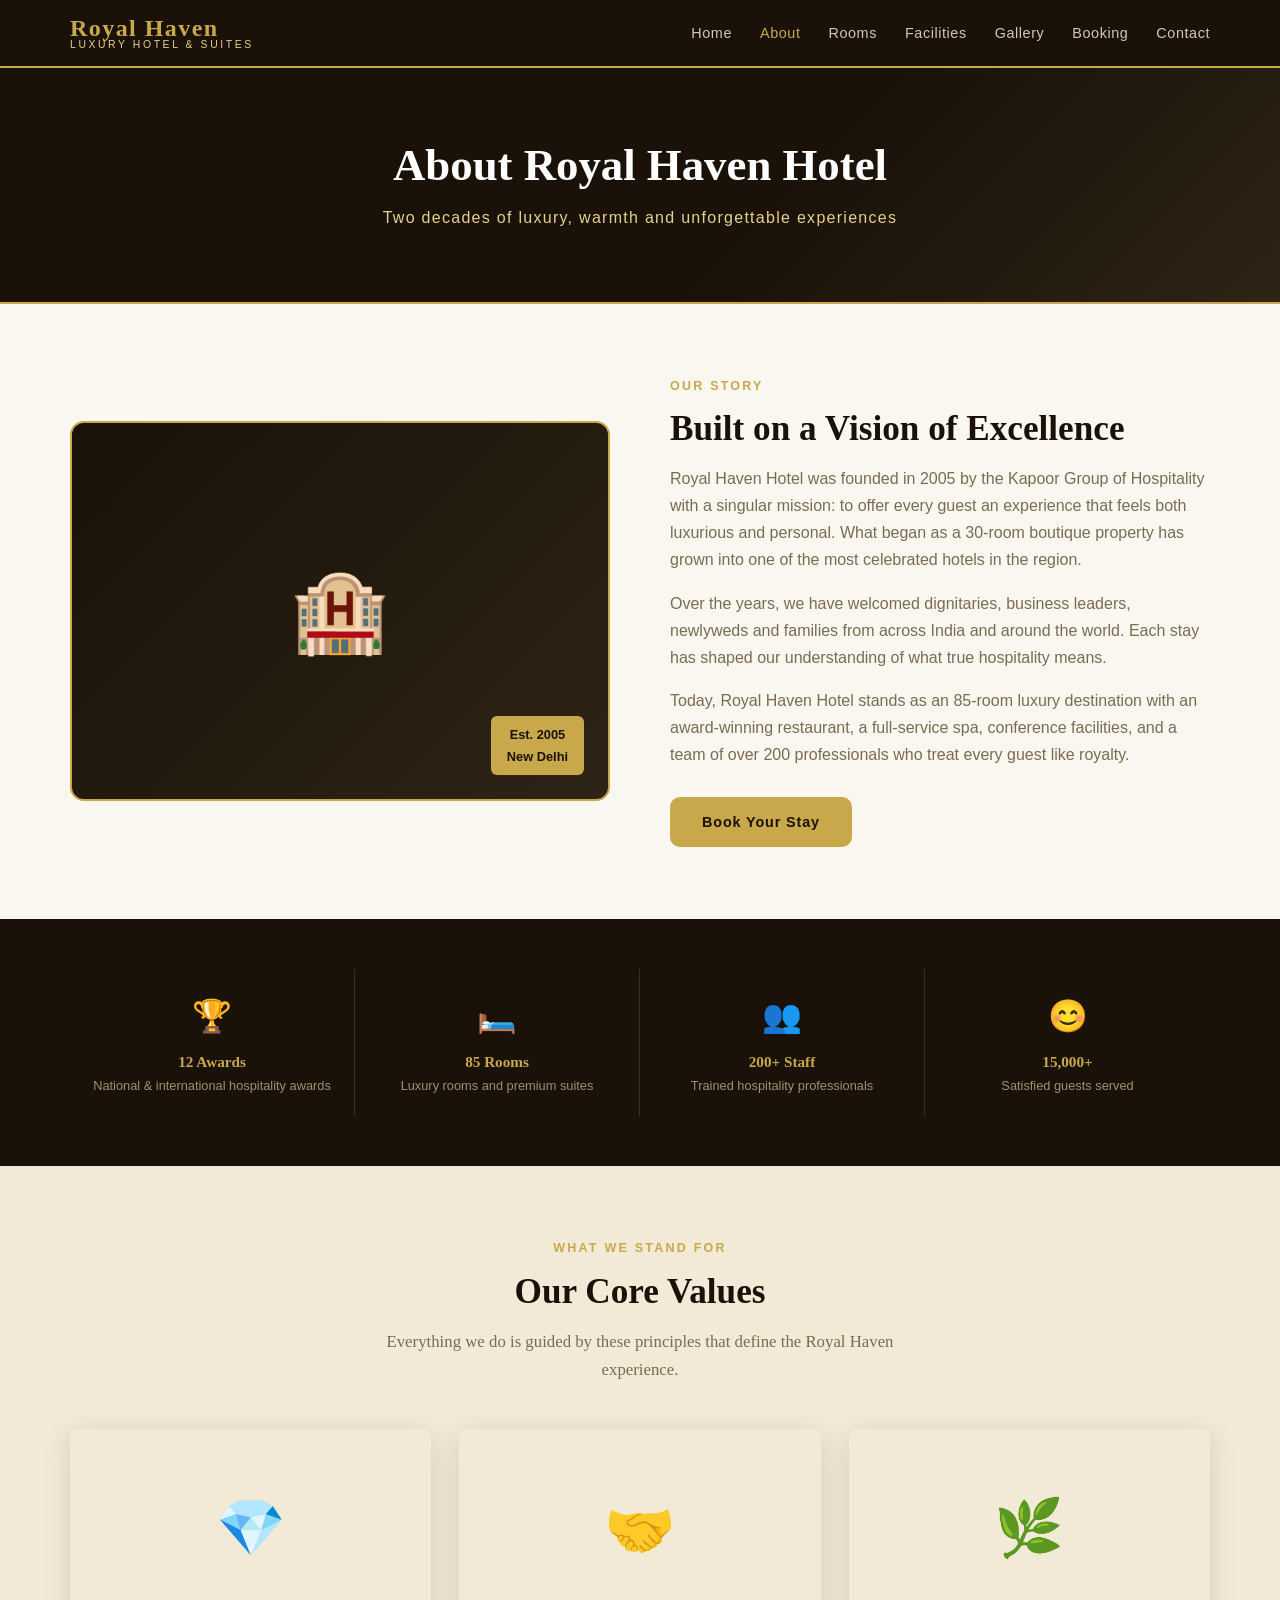
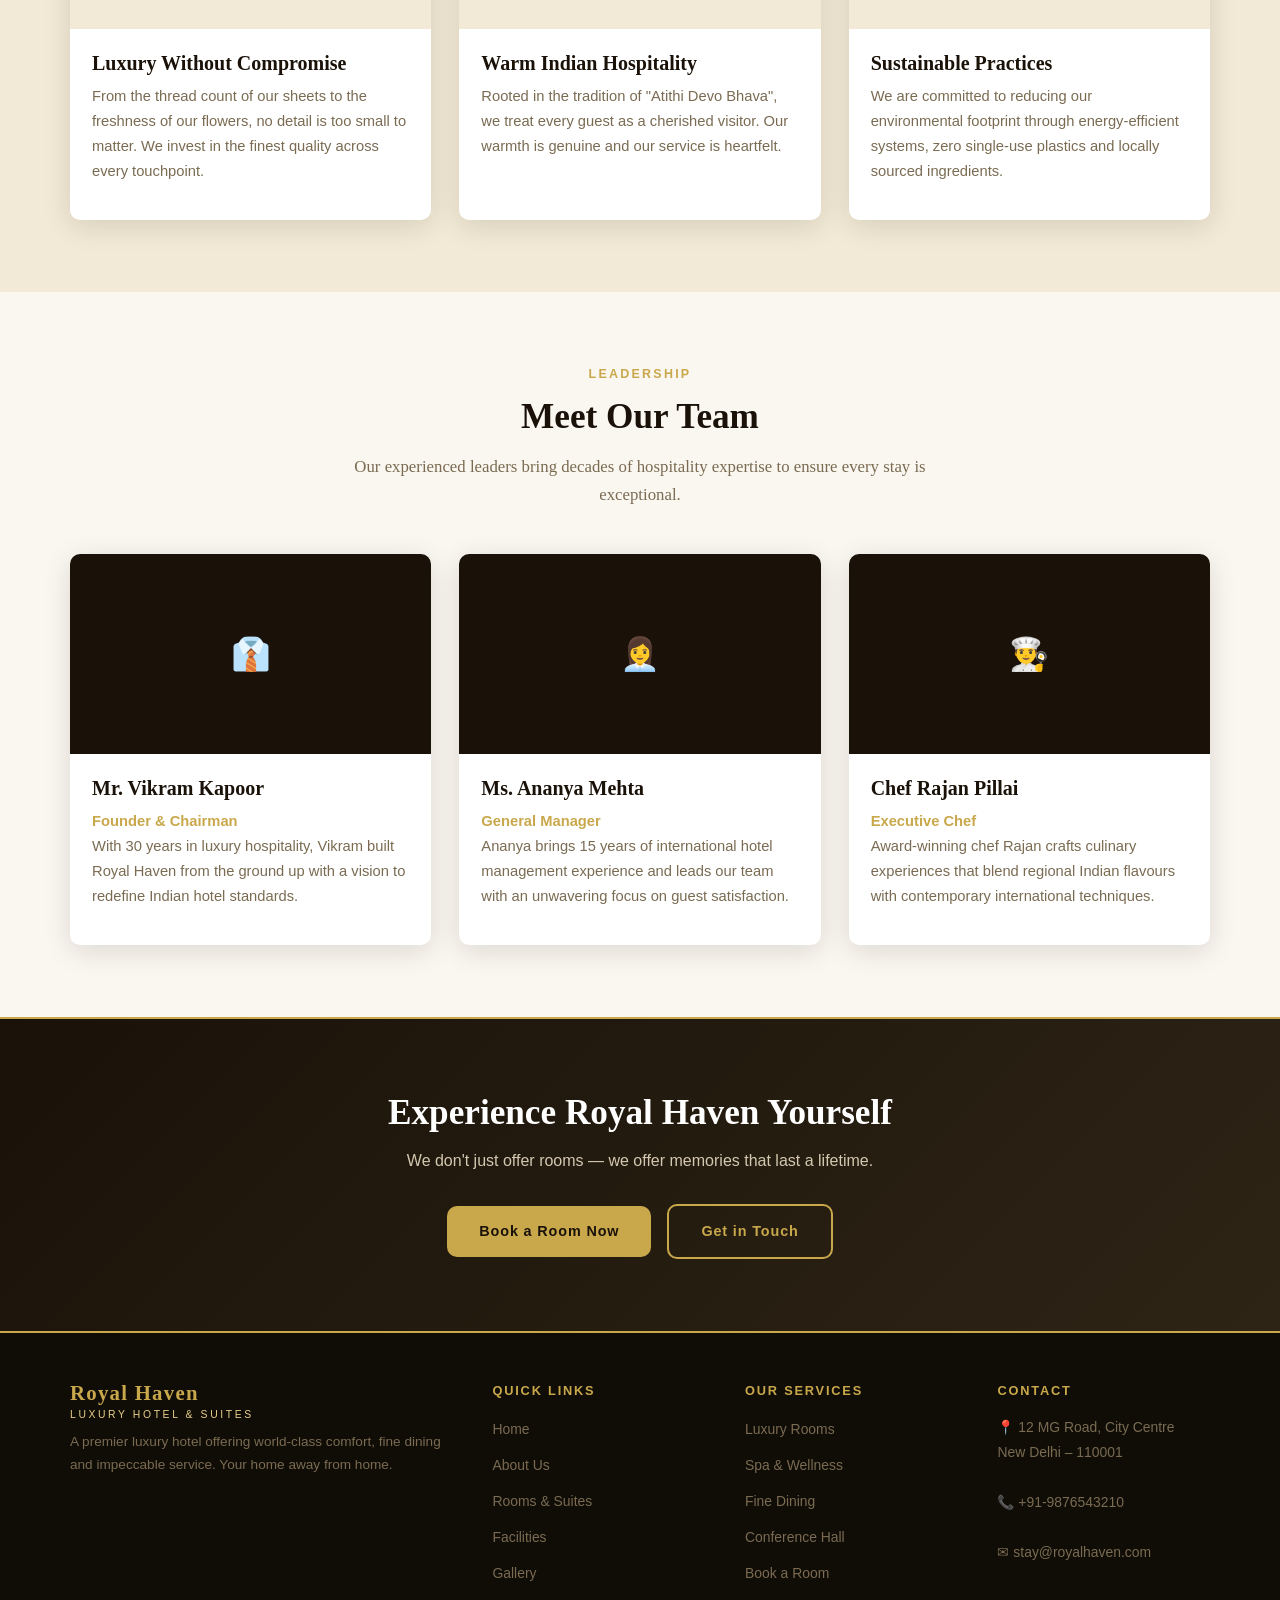
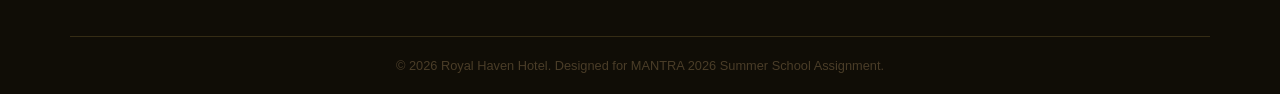
==== about.html @ 1e96a3e2 "Initial commit - Royal Haven Hotel website" ====
<!DOCTYPE html>
<html lang="en">
<head>
  <meta charset="UTF-8">
  <meta name="viewport" content="width=device-width, initial-scale=1.0">
  <title>About Royal Haven Hotel | Our Story &amp; Heritage</title>
  <meta name="description" content="Learn about Royal Haven Hotel — our 20-year journey, our dedicated team, our vision for luxury hospitality and what makes us the city's most loved hotel.">
  <meta name="keywords" content="about Royal Haven Hotel, hotel history, luxury hotel story, hotel team, hospitality heritage">
  <link rel="stylesheet" href="style.css">
</head>
<body>

<header class="site-header">
  <div class="container header-inner">
    <a class="logo" href="index.html">
      <span class="logo-name">Royal Haven</span>
      <span class="logo-tag">Luxury Hotel &amp; Suites</span>
    </a>
    <button class="menu-btn" id="menuBtn" aria-label="Open navigation menu">☰</button>
    <nav class="nav-links" id="navLinks" aria-label="Main navigation">
      <a href="index.html">Home</a>
      <a href="about.html">About</a>
      <a href="rooms.html">Rooms</a>
      <a href="facilities.html">Facilities</a>
      <a href="gallery.html">Gallery</a>
      <a href="booking.html">Booking</a>
      <a href="contact.html">Contact</a>
    </nav>
  </div>
</header>

<main>

  <section class="page-banner">
    <div class="container">
      <h1>About Royal Haven Hotel</h1>
      <p>Two decades of luxury, warmth and unforgettable experiences</p>
    </div>
  </section>

  <!-- OUR STORY -->
  <section class="section">
    <div class="container">
      <div class="about-grid">
        <div class="about-visual">
          🏨
          <div class="about-badge">Est. 2005<br>New Delhi</div>
        </div>
        <div>
          <span class="section-label">Our Story</span>
          <h2 class="section-title">Built on a Vision of Excellence</h2>
          <p class="text-muted-ar mb-16">Royal Haven Hotel was founded in 2005 by the Kapoor Group of Hospitality with a singular mission: to offer every guest an experience that feels both luxurious and personal. What began as a 30-room boutique property has grown into one of the most celebrated hotels in the region.</p>
          <p class="text-muted-ar mb-16">Over the years, we have welcomed dignitaries, business leaders, newlyweds and families from across India and around the world. Each stay has shaped our understanding of what true hospitality means.</p>
          <p class="text-muted-ar mb-28">Today, Royal Haven Hotel stands as an 85-room luxury destination with an award-winning restaurant, a full-service spa, conference facilities, and a team of over 200 professionals who treat every guest like royalty.</p>
          <a class="btn btn-gold" href="booking.html">Book Your Stay</a>
        </div>
      </div>
    </div>
  </section>

  <!-- STATS -->
  <section class="section section-dark">
    <div class="container">
      <div class="features-grid features-grid-4">
        <div class="feature-item">
          <div class="feature-icon">🏆</div>
          <h4>12 Awards</h4>
          <p>National &amp; international hospitality awards</p>
        </div>
        <div class="feature-item">
          <div class="feature-icon">🛏️</div>
          <h4>85 Rooms</h4>
          <p>Luxury rooms and premium suites</p>
        </div>
        <div class="feature-item">
          <div class="feature-icon">👥</div>
          <h4>200+ Staff</h4>
          <p>Trained hospitality professionals</p>
        </div>
        <div class="feature-item">
          <div class="feature-icon">😊</div>
          <h4>15,000+</h4>
          <p>Satisfied guests served</p>
        </div>
      </div>
    </div>
  </section>

  <!-- OUR VALUES -->
  <section class="section section-warm">
    <div class="container">
      <div class="section-head center">
        <span class="section-label">What We Stand For</span>
        <h2 class="section-title">Our Core Values</h2>
        <p class="section-sub">Everything we do is guided by these principles that define the Royal Haven experience.</p>
      </div>
      <div class="cards-grid">
        <div class="card">
          <div class="card-img">💎</div>
          <div class="card-body">
            <h3>Luxury Without Compromise</h3>
            <p>From the thread count of our sheets to the freshness of our flowers, no detail is too small to matter. We invest in the finest quality across every touchpoint.</p>
          </div>
        </div>
        <div class="card">
          <div class="card-img">🤝</div>
          <div class="card-body">
            <h3>Warm Indian Hospitality</h3>
            <p>Rooted in the tradition of "Atithi Devo Bhava", we treat every guest as a cherished visitor. Our warmth is genuine and our service is heartfelt.</p>
          </div>
        </div>
        <div class="card">
          <div class="card-img">🌿</div>
          <div class="card-body">
            <h3>Sustainable Practices</h3>
            <p>We are committed to reducing our environmental footprint through energy-efficient systems, zero single-use plastics and locally sourced ingredients.</p>
          </div>
        </div>
      </div>
    </div>
  </section>

  <!-- TEAM -->
  <section class="section">
    <div class="container">
      <div class="section-head center">
        <span class="section-label">Leadership</span>
        <h2 class="section-title">Meet Our Team</h2>
        <p class="section-sub">Our experienced leaders bring decades of hospitality expertise to ensure every stay is exceptional.</p>
      </div>
      <div class="cards-grid">
        <div class="card">
          <div class="card-img card-img-emoji">👔</div>
          <div class="card-body">
            <h3>Mr. Vikram Kapoor</h3>
            <p><strong class="team-role">Founder &amp; Chairman</strong><br>With 30 years in luxury hospitality, Vikram built Royal Haven from the ground up with a vision to redefine Indian hotel standards.</p>
          </div>
        </div>
        <div class="card">
          <div class="card-img card-img-emoji">👩‍💼</div>
          <div class="card-body">
            <h3>Ms. Ananya Mehta</h3>
            <p><strong class="team-role">General Manager</strong><br>Ananya brings 15 years of international hotel management experience and leads our team with an unwavering focus on guest satisfaction.</p>
          </div>
        </div>
        <div class="card">
          <div class="card-img card-img-emoji">👨‍🍳</div>
          <div class="card-body">
            <h3>Chef Rajan Pillai</h3>
            <p><strong class="team-role">Executive Chef</strong><br>Award-winning chef Rajan crafts culinary experiences that blend regional Indian flavours with contemporary international techniques.</p>
          </div>
        </div>
      </div>
    </div>
  </section>

  <!-- CTA -->
  <section class="cta-section">
    <div class="container">
      <h2>Experience Royal Haven Yourself</h2>
      <p>We don't just offer rooms — we offer memories that last a lifetime.</p>
      <a class="btn btn-gold" href="booking.html">Book a Room Now</a>
      &nbsp;&nbsp;
      <a class="btn btn-outline" href="contact.html">Get in Touch</a>
    </div>
  </section>

</main>

<footer class="site-footer">
  <div class="container footer-grid">
    <div class="footer-brand">
      <div class="logo">
        <span class="logo-name">Royal Haven</span>
        <span class="logo-tag">Luxury Hotel &amp; Suites</span>
      </div>
      <p>A premier luxury hotel offering world-class comfort, fine dining and impeccable service. Your home away from home.</p>
    </div>
    <div class="footer-col">
      <h4>Quick Links</h4>
      <ul>
        <li><a href="index.html">Home</a></li>
        <li><a href="about.html">About Us</a></li>
        <li><a href="rooms.html">Rooms &amp; Suites</a></li>
        <li><a href="facilities.html">Facilities</a></li>
        <li><a href="gallery.html">Gallery</a></li>
      </ul>
    </div>
    <div class="footer-col">
      <h4>Our Services</h4>
      <ul>
        <li><a href="rooms.html">Luxury Rooms</a></li>
        <li><a href="facilities.html">Spa &amp; Wellness</a></li>
        <li><a href="facilities.html">Fine Dining</a></li>
        <li><a href="facilities.html">Conference Hall</a></li>
        <li><a href="booking.html">Book a Room</a></li>
      </ul>
    </div>
    <div class="footer-col">
      <h4>Contact</h4>
      <p>📍 12 MG Road, City Centre<br>New Delhi – 110001<br><br>📞 +91-9876543210<br><br>✉ stay@royalhaven.com</p>
    </div>
  </div>
  <p class="copyright">© 2026 Royal Haven Hotel. Designed for MANTRA 2026 Summer School Assignment.</p>
</footer>

<script src="script.js"></script>
</body>
</html>
---- style.css ----
/* =============================================
   ROYAL HAVEN HOTEL — Main Stylesheet
   MANTRA 2026 Summer School Assignment
   ============================================= */

/* ---- Reset & Base ---- */
*, *::before, *::after { box-sizing: border-box; margin: 0; padding: 0; }

:root {
  --gold:    #C9A84C;
  --gold-lt: #E8D08A;
  --dark:    #1A1209;
  --charcoal:#2E2416;
  --cream:   #FAF7F0;
  --warm:    #F2EAD6;
  --text:    #3D3020;
  --muted:   #7A6B52;
  --white:   #FFFFFF;
  --shadow:  0 6px 28px rgba(26,18,9,0.13);
  --radius:  10px;
  --transition: 0.3s ease;
}

html { scroll-behavior: smooth; }

body {
  font-family: 'Georgia', serif;
  background: var(--cream);
  color: var(--text);
  line-height: 1.7;
}

img { display: block; max-width: 100%; }
a { text-decoration: none; color: inherit; }
ul { list-style: none; }

.container {
  width: 92%;
  max-width: 1140px;
  margin: 0 auto;
}

/* ---- Typography ---- */
h1, h2, h3, h4 {
  font-family: 'Georgia', serif;
  font-weight: 700;
  line-height: 1.25;
  color: var(--dark);
}

/* ---- Section spacing ---- */
.section { padding: 72px 0; }

.section-label {
  display: block;
  text-transform: uppercase;
  letter-spacing: 0.18em;
  font-size: 0.78rem;
  color: var(--gold);
  font-family: Arial, sans-serif;
  font-weight: 700;
  margin-bottom: 10px;
}

.section-title {
  font-size: 2.2rem;
  margin-bottom: 14px;
}

.section-sub {
  color: var(--muted);
  font-size: 1.05rem;
  max-width: 580px;
  margin-bottom: 44px;
}

.section-head { margin-bottom: 44px; }
.section-head.center { text-align: center; }
.section-head.center .section-sub { margin: 0 auto 44px; }

/* ---- Header / Nav ---- */
.site-header {
  background: var(--dark);
  position: sticky;
  top: 0;
  z-index: 100;
  border-bottom: 2px solid var(--gold);
}

.header-inner {
  display: flex;
  justify-content: space-between;
  align-items: center;
  padding: 16px 0;
}

.logo {
  display: flex;
  flex-direction: column;
  line-height: 1;
}

.logo-name {
  font-size: 1.5rem;
  font-weight: 700;
  color: var(--gold);
  letter-spacing: 0.06em;
  font-family: 'Georgia', serif;
}

.logo-tag {
  font-size: 0.65rem;
  letter-spacing: 0.25em;
  color: var(--gold-lt);
  text-transform: uppercase;
  font-family: Arial, sans-serif;
}

.nav-links {
  display: flex;
  gap: 28px;
  align-items: center;
}

.nav-links a {
  color: #D4C8B0;
  font-family: Arial, sans-serif;
  font-size: 0.9rem;
  letter-spacing: 0.04em;
  transition: color var(--transition);
}

.nav-links a:hover,
.nav-links a.active { color: var(--gold); }

.menu-btn {
  display: none;
  background: none;
  border: 1px solid var(--gold);
  color: var(--gold);
  padding: 6px 12px;
  font-size: 1.3rem;
  border-radius: 4px;
  cursor: pointer;
}

/* ---- Buttons ---- */
.btn {
  display: inline-block;
  padding: 13px 32px;
  border-radius: var(--radius);
  font-family: Arial, sans-serif;
  font-size: 0.9rem;
  font-weight: 700;
  letter-spacing: 0.06em;
  cursor: pointer;
  transition: all var(--transition);
  border: none;
}

.btn-gold {
  background: var(--gold);
  color: var(--dark);
}
.btn-gold:hover { background: var(--gold-lt); }

.btn-outline {
  background: transparent;
  border: 2px solid var(--gold);
  color: var(--gold);
}
.btn-outline:hover { background: var(--gold); color: var(--dark); }

.btn-dark {
  background: var(--dark);
  color: var(--gold);
  border: 2px solid var(--dark);
}
.btn-dark:hover { background: var(--charcoal); }

/* ---- Hero ---- */
.hero {
  min-height: 88vh;
  background: linear-gradient(135deg, rgba(26,18,9,0.82) 40%, rgba(26,18,9,0.5)),
              url("images/hero.svg") center/cover no-repeat;
  display: flex;
  align-items: center;
  text-align: center;
  position: relative;
  overflow: hidden;
}

.hero::before {
  content: '';
  position: absolute;
  inset: 0;
  background: repeating-linear-gradient(
    45deg,
    transparent,
    transparent 60px,
    rgba(201,168,76,0.04) 60px,
    rgba(201,168,76,0.04) 61px
  );
}

.hero-content { position: relative; z-index: 1; }

.hero-badge {
  display: inline-block;
  border: 1px solid var(--gold);
  color: var(--gold-lt);
  font-family: Arial, sans-serif;
  font-size: 0.72rem;
  letter-spacing: 0.22em;
  text-transform: uppercase;
  padding: 6px 18px;
  border-radius: 20px;
  margin-bottom: 24px;
}

.hero h1 {
  font-size: clamp(2.4rem, 6vw, 4.2rem);
  color: var(--white);
  margin-bottom: 18px;
  line-height: 1.18;
}

.hero h1 span { color: var(--gold); }

.hero p {
  font-size: 1.15rem;
  color: #D4C8B0;
  max-width: 560px;
  margin: 0 auto 36px;
}

.hero-btns { display: flex; gap: 14px; justify-content: center; flex-wrap: wrap; }

/* ---- Page Banner ---- */
.page-banner {
  background: linear-gradient(135deg, var(--dark) 60%, var(--charcoal));
  border-bottom: 2px solid var(--gold);
  padding: 70px 0;
  text-align: center;
}

.page-banner h1 {
  font-size: 2.8rem;
  color: var(--white);
  margin-bottom: 10px;
}

.page-banner p {
  color: var(--gold-lt);
  font-family: Arial, sans-serif;
  letter-spacing: 0.08em;
  font-size: 1rem;
}

/* ---- Features strip ---- */
.features-strip {
  background: var(--dark);
  padding: 36px 0;
}

.features-grid {
  display: grid;
  grid-template-columns: repeat(4, 1fr);
  gap: 0;
}

.feature-item {
  text-align: center;
  padding: 20px 16px;
  border-right: 1px solid rgba(201,168,76,0.2);
}

.feature-item:last-child { border-right: none; }

.feature-icon { font-size: 2rem; margin-bottom: 8px; }

.feature-item h4 {
  color: var(--gold);
  font-size: 0.95rem;
  margin-bottom: 4px;
}

.feature-item p {
  color: #A09070;
  font-size: 0.8rem;
  font-family: Arial, sans-serif;
}

/* ---- Cards ---- */
.cards-grid {
  display: grid;
  grid-template-columns: repeat(3, 1fr);
  gap: 28px;
}

.card {
  background: var(--white);
  border-radius: var(--radius);
  box-shadow: var(--shadow);
  overflow: hidden;
  transition: transform var(--transition), box-shadow var(--transition);
}

.card:hover {
  transform: translateY(-6px);
  box-shadow: 0 14px 40px rgba(26,18,9,0.18);
}

.card-img {
  width: 100%;
  height: 200px;
  object-fit: cover;
  background: var(--warm);
  display: flex;
  align-items: center;
  justify-content: center;
  font-size: 3.5rem;
}

.card-img.has-img { padding: 0; font-size: 0; }

.card-body { padding: 22px; }

.card-body h3 {
  font-size: 1.25rem;
  margin-bottom: 8px;
}

.card-body p {
  color: var(--muted);
  font-size: 0.92rem;
  margin-bottom: 14px;
  font-family: Arial, sans-serif;
}

/* ---- Room Cards ---- */
.room-card .card-img { height: 220px; }

.room-price {
  display: flex;
  align-items: baseline;
  gap: 6px;
  margin-bottom: 14px;
}

.price-amt {
  font-size: 1.6rem;
  font-weight: 700;
  color: var(--gold);
  font-family: 'Georgia', serif;
}

.price-unit {
  font-size: 0.82rem;
  color: var(--muted);
  font-family: Arial, sans-serif;
}

.room-features {
  display: flex;
  flex-wrap: wrap;
  gap: 8px;
  margin-bottom: 18px;
}

.tag {
  background: var(--warm);
  color: var(--text);
  font-family: Arial, sans-serif;
  font-size: 0.75rem;
  padding: 3px 10px;
  border-radius: 20px;
  font-weight: 600;
}

/* ---- About section ---- */
.about-grid {
  display: grid;
  grid-template-columns: 1fr 1fr;
  gap: 60px;
  align-items: center;
}

.about-visual {
  background: linear-gradient(135deg, var(--dark), var(--charcoal));
  border-radius: 14px;
  min-height: 380px;
  display: flex;
  align-items: center;
  justify-content: center;
  font-size: 5rem;
  border: 2px solid var(--gold);
  position: relative;
}

.about-badge {
  position: absolute;
  bottom: 24px;
  right: 24px;
  background: var(--gold);
  color: var(--dark);
  font-family: Arial, sans-serif;
  font-size: 0.8rem;
  font-weight: 700;
  padding: 8px 16px;
  border-radius: 6px;
  text-align: center;
}

.stat-row {
  display: grid;
  grid-template-columns: repeat(3, 1fr);
  gap: 20px;
  margin: 32px 0;
}

.stat-box {
  text-align: center;
  padding: 16px;
  border: 1px solid var(--warm);
  border-radius: var(--radius);
  background: var(--white);
}

.stat-num {
  display: block;
  font-size: 1.8rem;
  font-weight: 700;
  color: var(--gold);
  font-family: 'Georgia', serif;
}

.stat-label {
  font-size: 0.78rem;
  color: var(--muted);
  font-family: Arial, sans-serif;
  text-transform: uppercase;
  letter-spacing: 0.08em;
}

/* ---- Gallery ---- */
.filter-bar {
  display: flex;
  gap: 10px;
  flex-wrap: wrap;
  margin-bottom: 32px;
  justify-content: center;
}

.filter-btn {
  padding: 8px 22px;
  border: 2px solid var(--gold);
  background: transparent;
  color: var(--gold);
  font-family: Arial, sans-serif;
  font-size: 0.85rem;
  font-weight: 700;
  border-radius: 30px;
  cursor: pointer;
  transition: all var(--transition);
}

.filter-btn.active,
.filter-btn:hover {
  background: var(--gold);
  color: var(--dark);
}

.gallery-grid {
  display: grid;
  grid-template-columns: repeat(4, 1fr);
  gap: 16px;
}

.gallery-item {
  border-radius: var(--radius);
  overflow: hidden;
  cursor: pointer;
  position: relative;
}

.gallery-item .gal-img {
  width: 100%;
  height: 180px;
  background: var(--warm);
  display: flex;
  align-items: center;
  justify-content: center;
  font-size: 2.8rem;
  transition: transform var(--transition);
}

.gallery-item:hover .gal-img { transform: scale(1.06); }

.gal-caption {
  background: var(--dark);
  color: var(--gold-lt);
  font-family: Arial, sans-serif;
  font-size: 0.78rem;
  text-align: center;
  padding: 8px;
  letter-spacing: 0.04em;
}

/* ---- Testimonials ---- */
.testimonials-bg { background: var(--dark); }

.testimonials-grid {
  display: grid;
  grid-template-columns: repeat(3, 1fr);
  gap: 24px;
}

.testimonial {
  background: rgba(201,168,76,0.08);
  border: 1px solid rgba(201,168,76,0.2);
  border-radius: var(--radius);
  padding: 28px;
}

.testimonial-text {
  color: #D4C8B0;
  font-size: 0.95rem;
  line-height: 1.8;
  margin-bottom: 18px;
  font-style: italic;
}

.testimonial-author {
  display: flex;
  align-items: center;
  gap: 12px;
}

.author-avatar {
  width: 44px;
  height: 44px;
  background: var(--gold);
  border-radius: 50%;
  display: flex;
  align-items: center;
  justify-content: center;
  font-size: 1.2rem;
  font-weight: 700;
  color: var(--dark);
  font-family: 'Georgia', serif;
  flex-shrink: 0;
}

.author-name {
  font-size: 0.9rem;
  font-weight: 700;
  color: var(--gold);
  font-family: Arial, sans-serif;
}

.author-loc {
  font-size: 0.75rem;
  color: var(--muted);
  font-family: Arial, sans-serif;
}

.stars { color: var(--gold); font-size: 0.85rem; margin-bottom: 4px; }

/* ---- Testimonial section title color ---- */
.testimonials-bg .section-title { color: var(--white); }

/* ---- Booking / Contact Form ---- */
.form-grid {
  display: grid;
  grid-template-columns: 1.1fr 0.9fr;
  gap: 50px;
  align-items: start;
}

.form-box {
  background: var(--white);
  padding: 38px;
  border-radius: 14px;
  box-shadow: var(--shadow);
}

.form-box h2 {
  font-size: 1.6rem;
  margin-bottom: 22px;
  color: var(--dark);
}

.form-row {
  display: grid;
  grid-template-columns: 1fr 1fr;
  gap: 16px;
}

.form-group {
  margin-bottom: 18px;
}

.form-group label {
  display: block;
  font-family: Arial, sans-serif;
  font-size: 0.82rem;
  font-weight: 700;
  text-transform: uppercase;
  letter-spacing: 0.08em;
  color: var(--muted);
  margin-bottom: 6px;
}

.form-group input,
.form-group select,
.form-group textarea {
  width: 100%;
  padding: 12px 14px;
  border: 1.5px solid #DDD;
  border-radius: var(--radius);
  font-size: 0.95rem;
  font-family: Arial, sans-serif;
  background: var(--cream);
  color: var(--text);
  transition: border-color var(--transition);
}

.form-group input:focus,
.form-group select:focus,
.form-group textarea:focus {
  outline: none;
  border-color: var(--gold);
  background: var(--white);
}

.form-group textarea { resize: vertical; min-height: 110px; }

.form-result {
  margin-top: 12px;
  padding: 12px 16px;
  border-radius: 8px;
  font-family: Arial, sans-serif;
  font-size: 0.9rem;
  font-weight: 600;
  display: none;
}

.form-result.success { background: #D4EDDA; color: #155724; display: block; }
.form-result.error   { background: #F8D7DA; color: #721C24; display: block; }

.contact-info { padding: 10px 0; }

.contact-info h3 {
  font-size: 1.5rem;
  margin-bottom: 10px;
  color: var(--dark);
}

.contact-info p {
  color: var(--muted);
  font-family: Arial, sans-serif;
  font-size: 0.95rem;
  margin-bottom: 28px;
  line-height: 1.6;
}

.info-item {
  display: flex;
  gap: 14px;
  align-items: flex-start;
  margin-bottom: 22px;
}

.info-icon {
  width: 44px;
  height: 44px;
  background: var(--dark);
  border-radius: 8px;
  display: flex;
  align-items: center;
  justify-content: center;
  font-size: 1.2rem;
  flex-shrink: 0;
}

.info-text h4 {
  font-size: 0.88rem;
  text-transform: uppercase;
  letter-spacing: 0.08em;
  color: var(--gold);
  font-family: Arial, sans-serif;
  margin-bottom: 2px;
}

.info-text p {
  margin: 0;
  color: var(--text);
  font-size: 0.92rem;
}

/* ---- Facilities ---- */
.facilities-grid {
  display: grid;
  grid-template-columns: repeat(4, 1fr);
  gap: 22px;
}

.facility-card {
  background: var(--white);
  border-radius: var(--radius);
  padding: 28px 20px;
  text-align: center;
  box-shadow: var(--shadow);
  transition: transform var(--transition);
  border-bottom: 3px solid transparent;
}

.facility-card:hover {
  transform: translateY(-5px);
  border-bottom-color: var(--gold);
}

.facility-icon { font-size: 2.4rem; margin-bottom: 12px; }

.facility-card h3 {
  font-size: 1rem;
  margin-bottom: 8px;
  color: var(--dark);
}

.facility-card p {
  font-size: 0.82rem;
  color: var(--muted);
  font-family: Arial, sans-serif;
}

/* ---- Highlight CTA ---- */
.cta-section {
  background: linear-gradient(135deg, var(--dark), var(--charcoal));
  text-align: center;
  padding: 72px 0;
  border-top: 2px solid var(--gold);
  border-bottom: 2px solid var(--gold);
}

.cta-section h2 { color: var(--white); font-size: 2.2rem; margin-bottom: 12px; }
.cta-section p  { color: #D4C8B0; font-family: Arial, sans-serif; margin-bottom: 30px; }

/* ---- Footer ---- */
.site-footer {
  background: #100D06;
  color: #A09070;
  padding-top: 50px;
  font-family: Arial, sans-serif;
}

.footer-grid {
  display: grid;
  grid-template-columns: 1.8fr 1fr 1fr 1fr;
  gap: 40px;
  padding-bottom: 40px;
  border-bottom: 1px solid rgba(201,168,76,0.2);
}

.footer-brand .logo-name { font-size: 1.3rem; margin-bottom: 6px; }
.footer-brand p { font-size: 0.85rem; line-height: 1.7; margin-top: 10px; color: #7A6B52; }

.footer-col h4 {
  font-size: 0.8rem;
  text-transform: uppercase;
  letter-spacing: 0.14em;
  color: var(--gold);
  margin-bottom: 16px;
  font-family: Arial, sans-serif;
}

.footer-col ul li {
  margin-bottom: 9px;
}

.footer-col ul li a {
  color: #7A6B52;
  font-size: 0.87rem;
  transition: color var(--transition);
}

.footer-col ul li a:hover { color: var(--gold-lt); }

.footer-col p { font-size: 0.87rem; color: #7A6B52; line-height: 1.8; }

.copyright {
  text-align: center;
  padding: 18px;
  font-size: 0.8rem;
  color: #4A3D28;
}

/* ---- Two column layout ---- */
.two-col {
  display: grid;
  grid-template-columns: 1fr 1fr;
  gap: 48px;
  align-items: start;
}

/* ---- Info box ---- */
.info-box {
  background: var(--white);
  border-radius: var(--radius);
  padding: 28px;
  box-shadow: var(--shadow);
  border-left: 4px solid var(--gold);
}

.info-box h3 {
  color: var(--dark);
  font-size: 1.1rem;
  margin-bottom: 16px;
}

.info-box ul li {
  padding: 6px 0;
  border-bottom: 1px solid var(--warm);
  font-family: Arial, sans-serif;
  font-size: 0.9rem;
  color: var(--muted);
}

.info-box ul li:last-child { border-bottom: none; }
.info-box ul li::before { content: "✓ "; color: var(--gold); font-weight: 700; }

/* ---- Utility classes (replacing inline styles) ---- */
.section-warm   { background: var(--warm); }
.section-dark   { background: var(--dark); padding: 50px 0; }
.section-dark-bg { background: var(--dark); }
.text-muted-ar  { color: var(--muted); font-family: Arial, sans-serif; }
.mb-16 { margin-bottom: 16px; }
.mb-20 { margin-bottom: 20px; }
.mb-24 { margin-bottom: 24px; }
.mb-22 { margin-bottom: 22px; }
.form-intro { color: var(--muted); font-family: Arial, sans-serif; font-size: 0.9rem; margin-bottom: 24px; }
.map-name { color: var(--gold); }
.map-note { color: var(--muted); font-size: 0.8rem; }
.mb-28 { margin-bottom: 28px; }
.mt-0  { margin-top: 0; }
.mt-20 { margin-top: 20px; }
.mt-62 { margin-top: 62px; }
.mt-36-center { text-align: center; margin-top: 36px; }
.gap-60 { gap: 60px; }
.features-grid-4 { grid-template-columns: repeat(4, 1fr); }
.btn-full { width: 100%; padding: 15px; font-size: 1rem; }
.btn-full-margin { width: 100%; padding: 15px; font-size: 1rem; margin-top: 8px; }
.gold-text { color: var(--gold); }
.white-text { color: var(--white); }
.card-img-emoji { font-size: 2rem; background: var(--dark); color: var(--gold); }
.dining-card { background: rgba(201,168,76,0.08); border: 1px solid rgba(201,168,76,0.2); }
.dining-card-img { background: rgba(26,18,9,0.5); color: var(--gold); font-size: 3rem; }
.dining-card h3 { color: var(--gold); }
.dining-card p  { color: #A09070; }
.dark-bg-sub { color: #A09070; }
.faq-intro { color: var(--muted); font-family: Arial, sans-serif; }
.faq-intro a { color: var(--gold); }
.team-role { color: var(--gold); }

/* ---- Responsive ---- */
@media (max-width: 960px) {
  .cards-grid        { grid-template-columns: repeat(2, 1fr); }
  .features-grid     { grid-template-columns: repeat(2, 1fr); }
  .facilities-grid   { grid-template-columns: repeat(2, 1fr); }
  .gallery-grid      { grid-template-columns: repeat(2, 1fr); }
  .footer-grid       { grid-template-columns: 1fr 1fr; }
  .testimonials-grid { grid-template-columns: 1fr; }
  .about-grid        { grid-template-columns: 1fr; }
  .two-col           { grid-template-columns: 1fr; }
  .form-grid         { grid-template-columns: 1fr; }
}

@media (max-width: 640px) {
  .menu-btn { display: block; }
  .nav-links {
    display: none;
    flex-direction: column;
    position: absolute;
    top: 100%;
    left: 0;
    right: 0;
    background: var(--dark);
    padding: 16px 24px;
    gap: 14px;
    border-top: 1px solid var(--gold);
  }
  .nav-links.open { display: flex; }
  .site-header { position: relative; }
  .header-inner { flex-wrap: wrap; }
  .cards-grid        { grid-template-columns: 1fr; }
  .features-grid     { grid-template-columns: repeat(2, 1fr); }
  .facilities-grid   { grid-template-columns: repeat(2, 1fr); }
  .gallery-grid      { grid-template-columns: repeat(2, 1fr); }
  .footer-grid       { grid-template-columns: 1fr; }
  .form-row          { grid-template-columns: 1fr; }
  .hero h1           { font-size: 2rem; }
  .section-title     { font-size: 1.7rem; }
  .page-banner h1    { font-size: 2rem; }
  .stat-row          { grid-template-columns: 1fr 1fr; }
  .hero-btns         { flex-direction: column; align-items: center; }
}
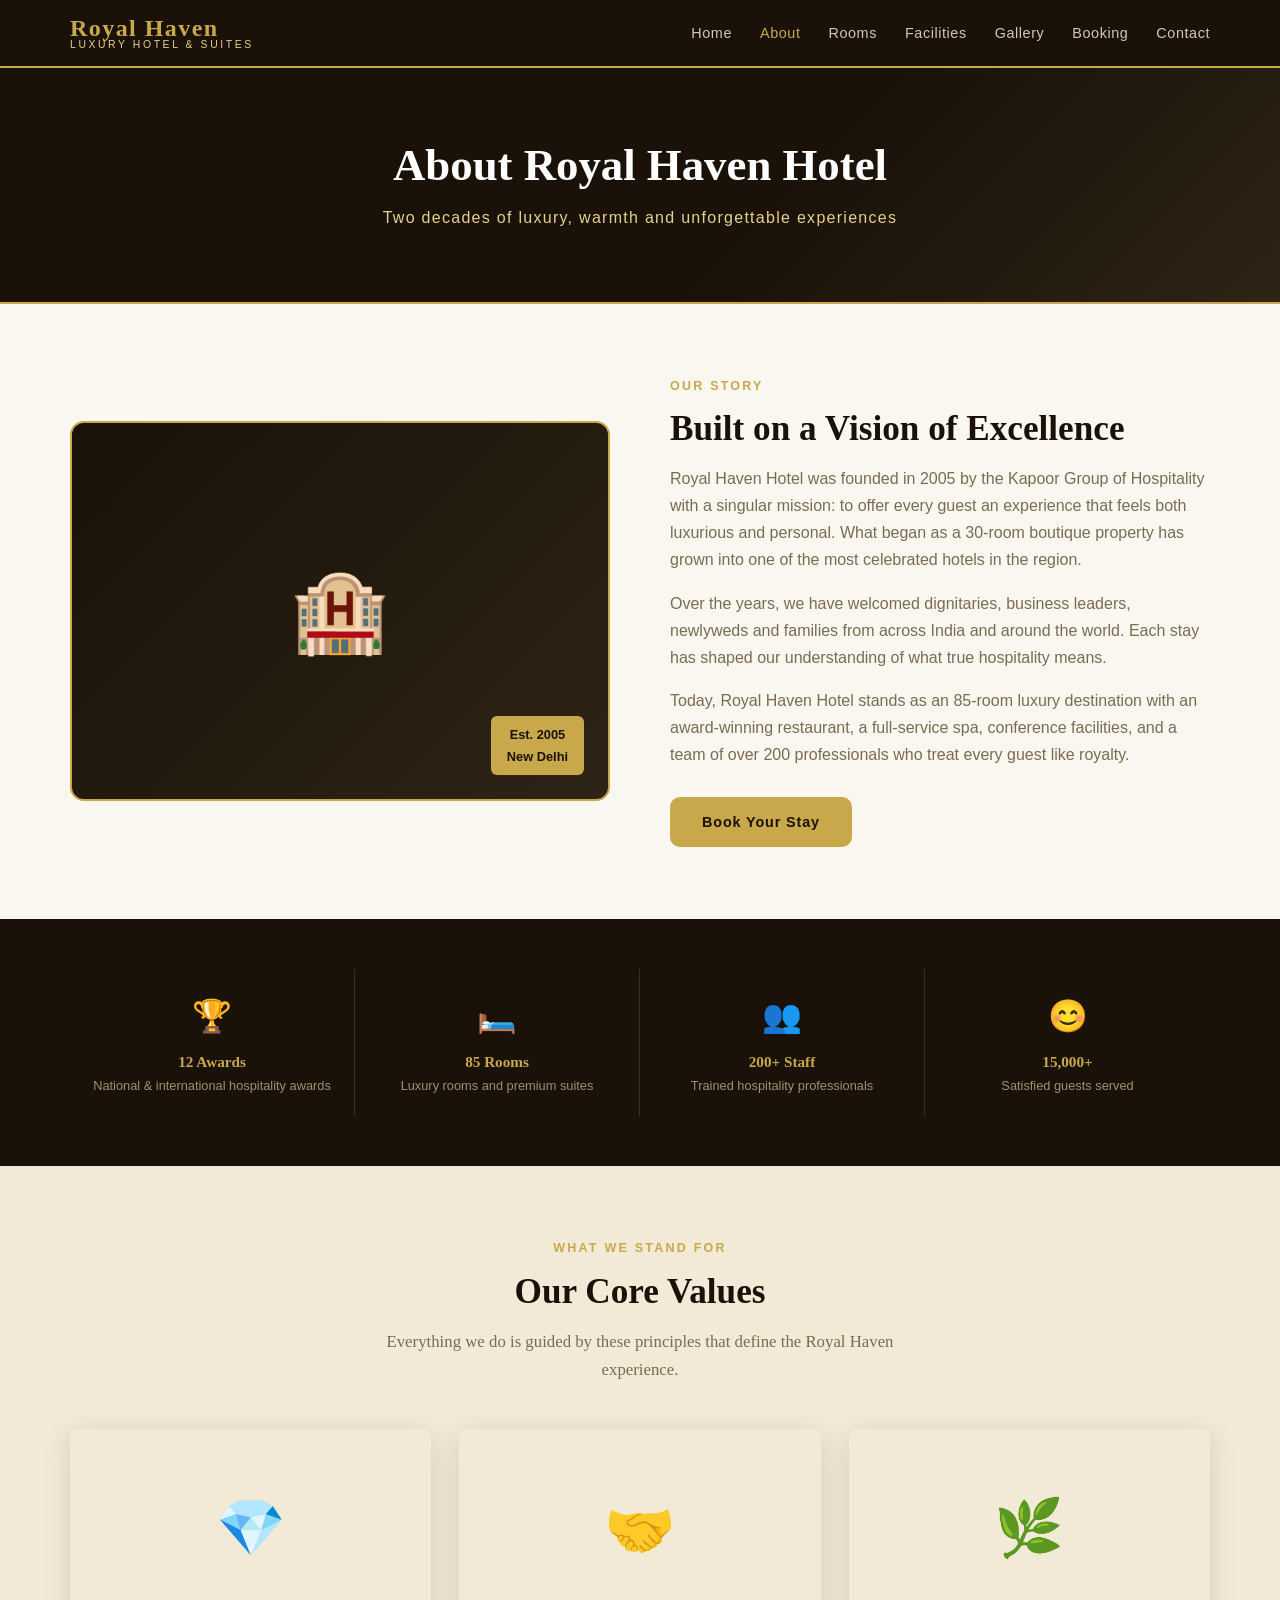
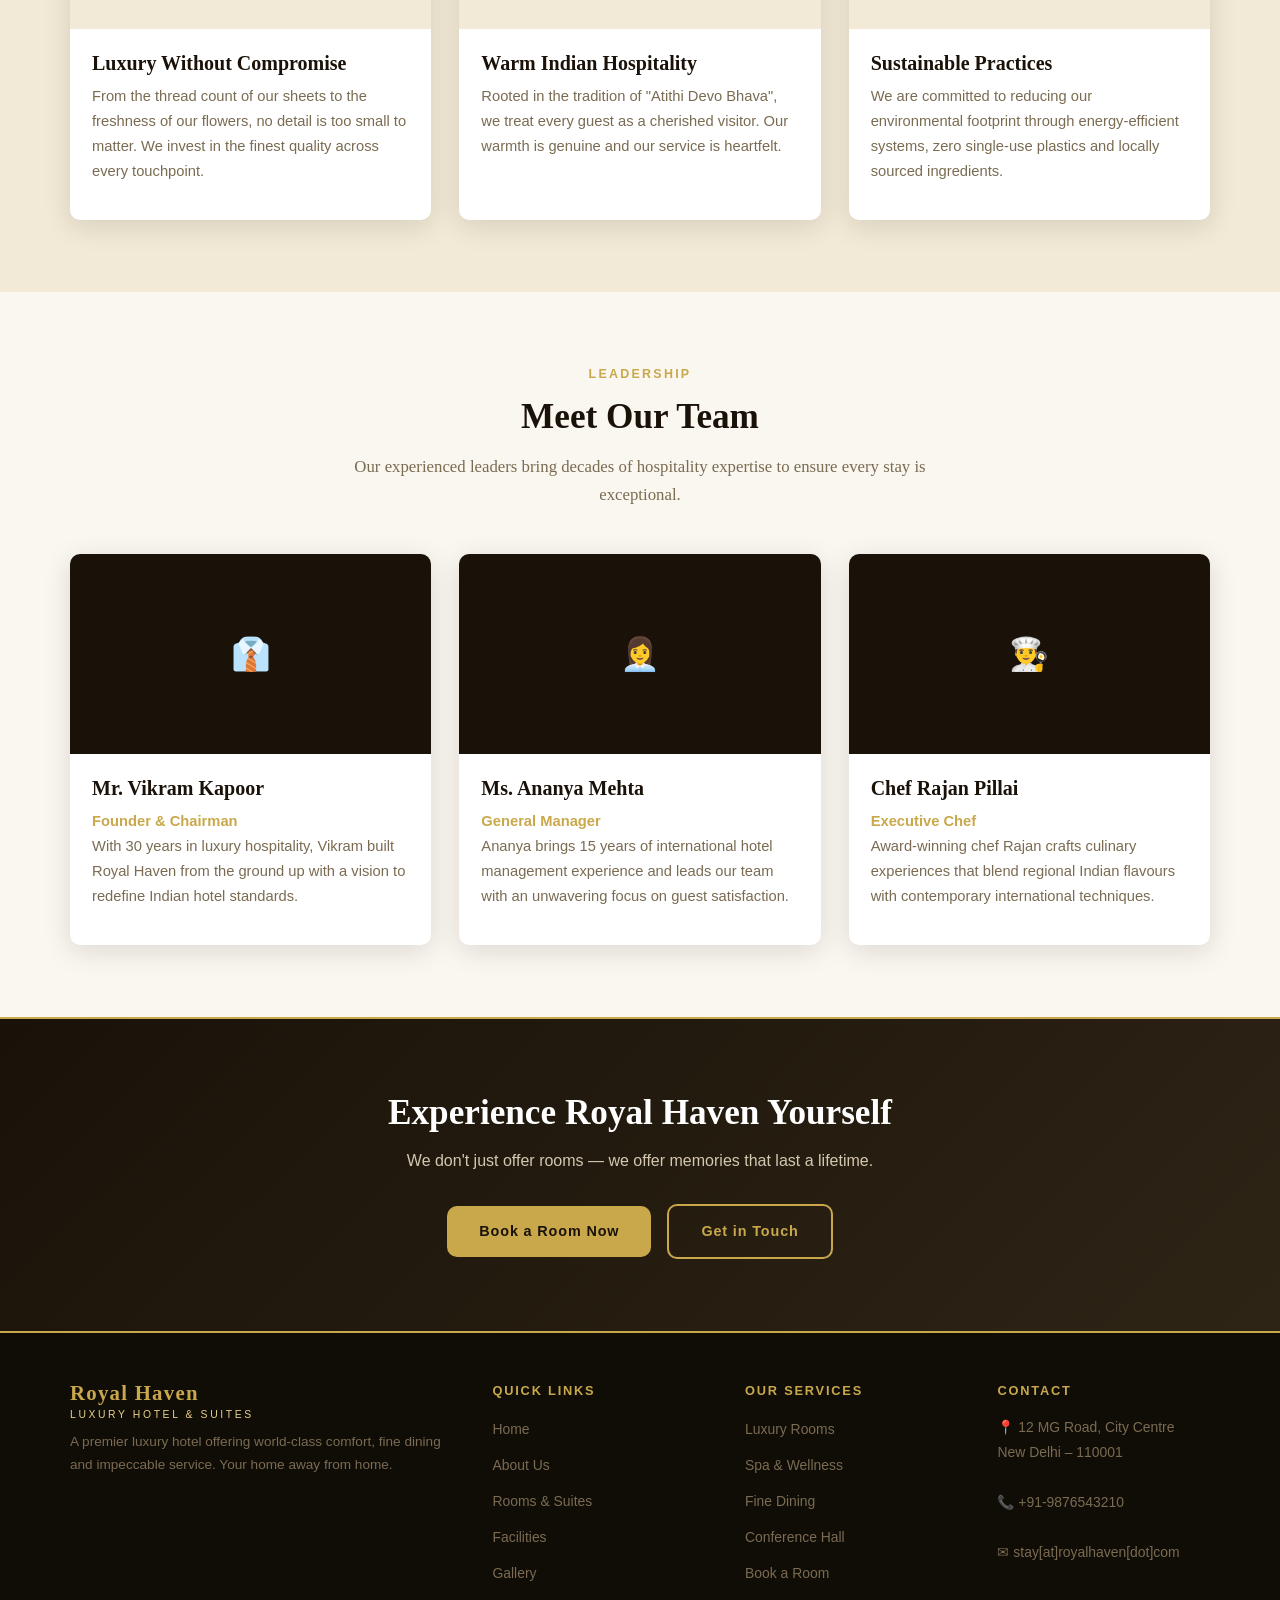
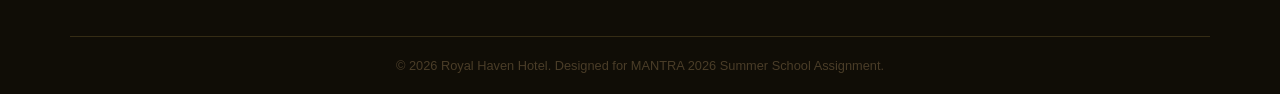
==== commit 6891f192: "Add tawk.to chatbot, SEO fixes: robots.txt, sitemap, canonical tags, favicon" ====
--- a/about.html
+++ b/about.html
@@ -7,6 +7,8 @@
   <meta name="description" content="Learn about Royal Haven Hotel — our 20-year journey, our dedicated team, our vision for luxury hospitality and what makes us the city's most loved hotel.">
   <meta name="keywords" content="about Royal Haven Hotel, hotel history, luxury hotel story, hotel team, hospitality heritage">
   <link rel="stylesheet" href="style.css">
+  <link rel="icon" type="image/svg+xml" href="favicon.svg">
+  <link rel="canonical" href="https://royal-haven-hotel.netlify.app/about.html">
 </head>
 <body>
 
@@ -198,12 +200,25 @@
     </div>
     <div class="footer-col">
       <h4>Contact</h4>
-      <p>📍 12 MG Road, City Centre<br>New Delhi – 110001<br><br>📞 +91-9876543210<br><br>✉ stay@royalhaven.com</p>
+      <p>📍 12 MG Road, City Centre<br>New Delhi – 110001<br><br>📞 +91-9876543210<br><br>✉ stay[at]royalhaven[dot]com</p>
     </div>
   </div>
   <p class="copyright">© 2026 Royal Haven Hotel. Designed for MANTRA 2026 Summer School Assignment.</p>
 </footer>
 
 <script src="script.js"></script>
+<!--Start of Tawk.to Script-->
+<script type="text/javascript">
+var Tawk_API=Tawk_API||{}, Tawk_LoadStart=new Date();
+(function(){
+var s1=document.createElement("script"),s0=document.getElementsByTagName("script")[0];
+s1.async=true;
+s1.src='https://embed.tawk.to/6a4649a1b539ed1d4853cb6d/1jsh8v8i3';
+s1.charset='UTF-8';
+s1.setAttribute('crossorigin','*');
+s0.parentNode.insertBefore(s1,s0);
+})();
+</script>
+<!--End of Tawk.to Script-->
 </body>
-</html>
+</html>
--- a/style.css
+++ b/style.css
@@ -904,4 +904,4 @@
   .page-banner h1    { font-size: 2rem; }
   .stat-row          { grid-template-columns: 1fr 1fr; }
   .hero-btns         { flex-direction: column; align-items: center; }
-}
+}
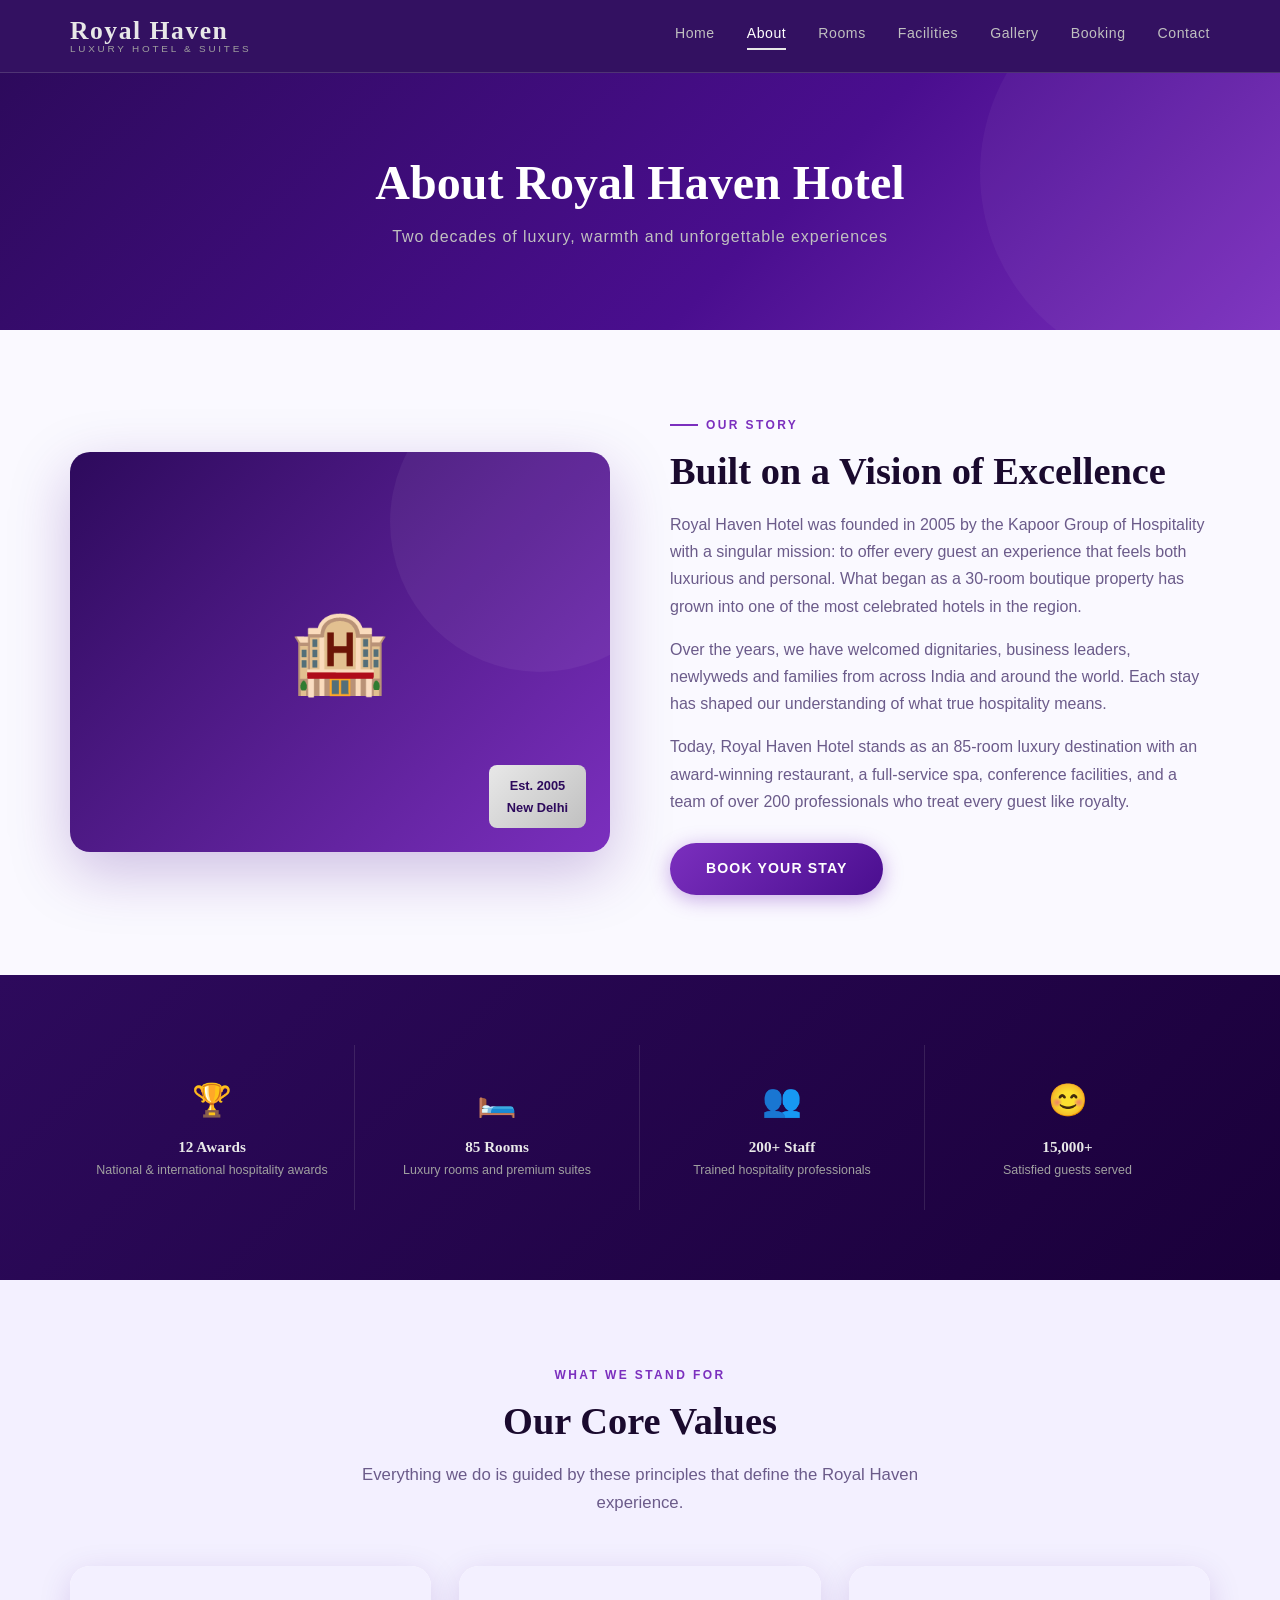
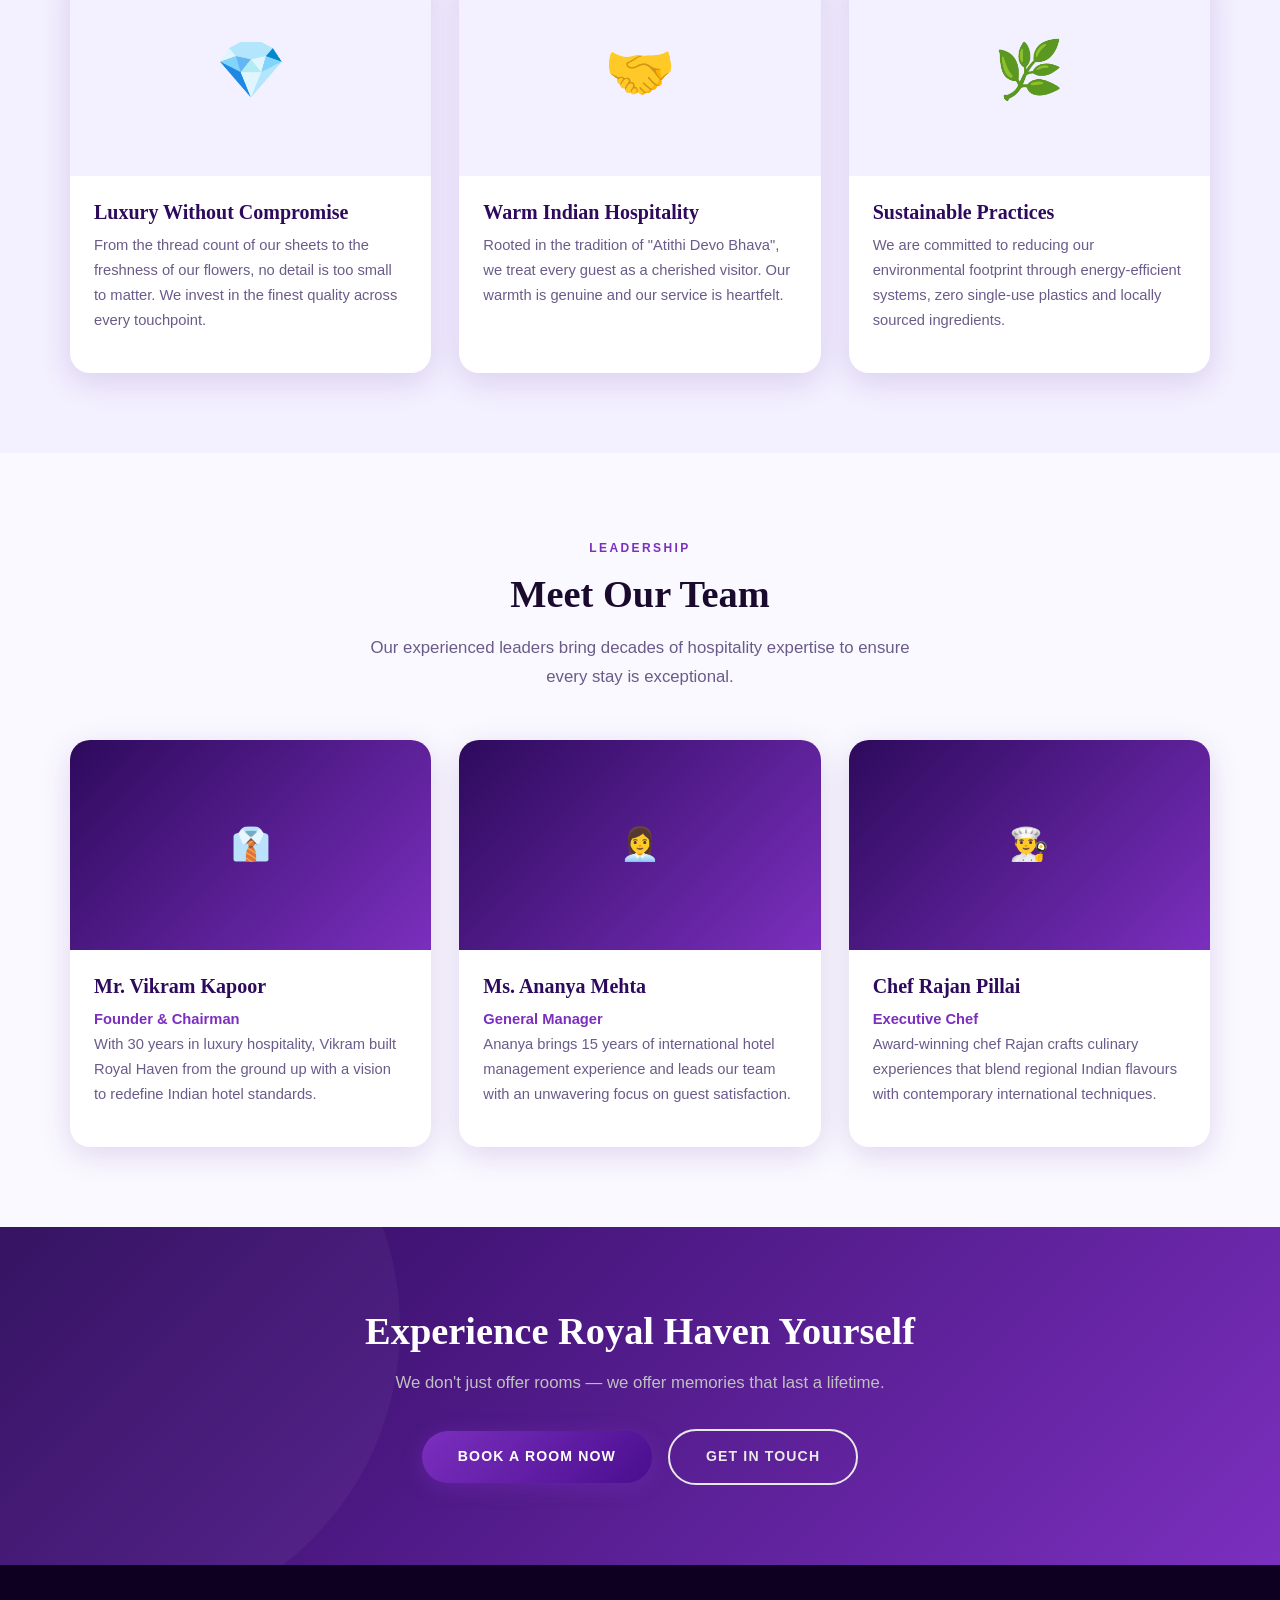
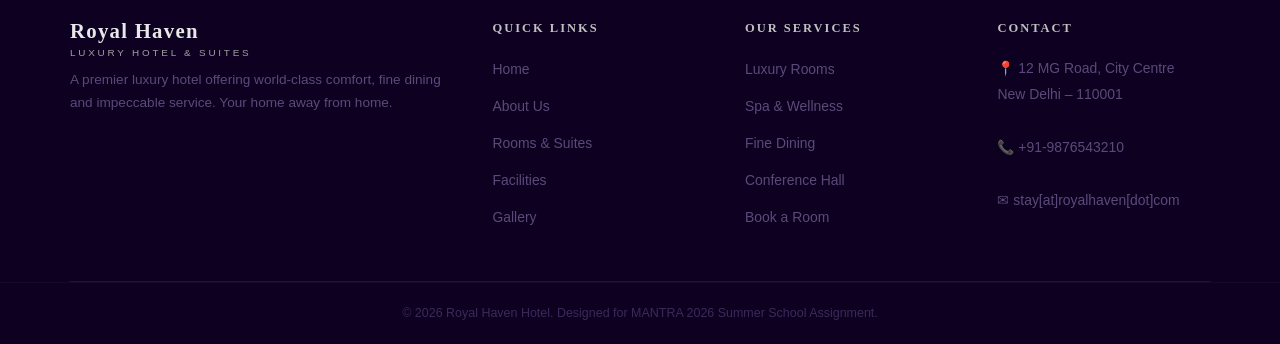
==== commit 760b7e63: "fix: remove inline styles, add aria-labels, and Safari backdrop-filter prefix" ====
--- a/about.html
+++ b/about.html
@@ -221,4 +221,4 @@
 </script>
 <!--End of Tawk.to Script-->
 </body>
-</html>+</html>
--- a/style.css
+++ b/style.css
@@ -1,5 +1,6 @@
 /* =============================================
-   ROYAL HAVEN HOTEL — Main Stylesheet
+   ROYAL HAVEN HOTEL — Redesigned Stylesheet
+   Deep Purple & Silver Theme
    MANTRA 2026 Summer School Assignment
    ============================================= */
 
@@ -7,18 +8,23 @@
 *, *::before, *::after { box-sizing: border-box; margin: 0; padding: 0; }
 
 :root {
-  --gold:    #C9A84C;
-  --gold-lt: #E8D08A;
-  --dark:    #1A1209;
-  --charcoal:#2E2416;
-  --cream:   #FAF7F0;
-  --warm:    #F2EAD6;
-  --text:    #3D3020;
-  --muted:   #7A6B52;
-  --white:   #FFFFFF;
-  --shadow:  0 6px 28px rgba(26,18,9,0.13);
-  --radius:  10px;
-  --transition: 0.3s ease;
+  --purple:     #4A0E8F;
+  --purple-dk:  #2D0A5C;
+  --purple-lt:  #7B2FBE;
+  --purple-glow:#9B59B6;
+  --silver:     #C0C0C0;
+  --silver-lt:  #E8E8E8;
+  --silver-dk:  #A0A0A0;
+  --cream:      #FAF9FF;
+  --warm:       #F3F0FF;
+  --text:       #1A0A2E;
+  --muted:      #6B5B8A;
+  --white:      #FFFFFF;
+  --shadow:     0 8px 32px rgba(74,14,143,0.15);
+  --shadow-lg:  0 20px 60px rgba(74,14,143,0.25);
+  --radius:     12px;
+  --radius-lg:  20px;
+  --transition: 0.35s cubic-bezier(0.4,0,0.2,1);
 }
 
 html { scroll-behavior: smooth; }
@@ -28,161 +34,180 @@
   background: var(--cream);
   color: var(--text);
   line-height: 1.7;
+  overflow-x: hidden;
 }
 
 img { display: block; max-width: 100%; }
 a { text-decoration: none; color: inherit; }
 ul { list-style: none; }
 
-.container {
-  width: 92%;
-  max-width: 1140px;
-  margin: 0 auto;
-}
+.container { width: 92%; max-width: 1140px; margin: 0 auto; }
 
 /* ---- Typography ---- */
 h1, h2, h3, h4 {
   font-family: 'Georgia', serif;
   font-weight: 700;
   line-height: 1.25;
-  color: var(--dark);
-}
-
-/* ---- Section spacing ---- */
-.section { padding: 72px 0; }
+  color: var(--text);
+}
+
+/* ---- Section ---- */
+.section { padding: 80px 0; }
 
 .section-label {
-  display: block;
+  display: inline-block;
   text-transform: uppercase;
-  letter-spacing: 0.18em;
-  font-size: 0.78rem;
-  color: var(--gold);
+  letter-spacing: 0.2em;
+  font-size: 0.75rem;
+  color: var(--purple-lt);
   font-family: Arial, sans-serif;
   font-weight: 700;
-  margin-bottom: 10px;
-}
-
-.section-title {
-  font-size: 2.2rem;
-  margin-bottom: 14px;
-}
-
+  margin-bottom: 12px;
+  position: relative;
+  padding-left: 36px;
+}
+.section-label::before {
+  content: '';
+  position: absolute;
+  left: 0; top: 50%;
+  width: 28px; height: 2px;
+  background: var(--purple-lt);
+  transform: translateY(-50%);
+}
+
+.section-title { font-size: 2.4rem; margin-bottom: 16px; }
 .section-sub {
   color: var(--muted);
   font-size: 1.05rem;
   max-width: 580px;
-  margin-bottom: 44px;
-}
-
-.section-head { margin-bottom: 44px; }
+  margin-bottom: 48px;
+  font-family: Arial, sans-serif;
+}
+
+.section-head { margin-bottom: 48px; }
 .section-head.center { text-align: center; }
-.section-head.center .section-sub { margin: 0 auto 44px; }
-
-/* ---- Header / Nav ---- */
+.section-head.center .section-label { padding-left: 0; }
+.section-head.center .section-label::before { display: none; }
+.section-head.center .section-sub { margin: 0 auto 48px; }
+
+/* ---- Header ---- */
 .site-header {
-  background: var(--dark);
+  background: rgba(45,10,92,0.97);
+  -webkit-backdrop-filter: blur(12px);
+  backdrop-filter: blur(12px);
   position: sticky;
   top: 0;
   z-index: 100;
-  border-bottom: 2px solid var(--gold);
+  border-bottom: 1px solid rgba(192,192,192,0.2);
+  transition: background var(--transition);
 }
 
 .header-inner {
   display: flex;
   justify-content: space-between;
   align-items: center;
-  padding: 16px 0;
-}
-
-.logo {
-  display: flex;
-  flex-direction: column;
-  line-height: 1;
-}
-
+  padding: 18px 0;
+}
+
+.logo { display: flex; flex-direction: column; line-height: 1; }
 .logo-name {
-  font-size: 1.5rem;
+  font-size: 1.6rem;
   font-weight: 700;
-  color: var(--gold);
+  color: var(--silver-lt);
   letter-spacing: 0.06em;
   font-family: 'Georgia', serif;
 }
-
 .logo-tag {
-  font-size: 0.65rem;
-  letter-spacing: 0.25em;
-  color: var(--gold-lt);
+  font-size: 0.62rem;
+  letter-spacing: 0.28em;
+  color: var(--silver-dk);
   text-transform: uppercase;
   font-family: Arial, sans-serif;
 }
 
-.nav-links {
-  display: flex;
-  gap: 28px;
-  align-items: center;
-}
-
+.nav-links { display: flex; gap: 32px; align-items: center; }
 .nav-links a {
-  color: #D4C8B0;
-  font-family: Arial, sans-serif;
-  font-size: 0.9rem;
+  color: var(--silver);
+  font-family: Arial, sans-serif;
+  font-size: 0.88rem;
   letter-spacing: 0.04em;
   transition: color var(--transition);
-}
-
-.nav-links a:hover,
-.nav-links a.active { color: var(--gold); }
+  position: relative;
+  padding-bottom: 4px;
+}
+.nav-links a::after {
+  content: '';
+  position: absolute;
+  bottom: 0; left: 0;
+  width: 0; height: 2px;
+  background: var(--silver-lt);
+  transition: width var(--transition);
+}
+.nav-links a:hover::after,
+.nav-links a.active::after { width: 100%; }
+.nav-links a:hover, .nav-links a.active { color: var(--white); }
 
 .menu-btn {
   display: none;
   background: none;
-  border: 1px solid var(--gold);
-  color: var(--gold);
+  border: 1px solid var(--silver);
+  color: var(--silver);
   padding: 6px 12px;
   font-size: 1.3rem;
-  border-radius: 4px;
+  border-radius: 6px;
   cursor: pointer;
 }
 
 /* ---- Buttons ---- */
 .btn {
   display: inline-block;
-  padding: 13px 32px;
-  border-radius: var(--radius);
-  font-family: Arial, sans-serif;
-  font-size: 0.9rem;
+  padding: 14px 36px;
+  border-radius: 50px;
+  font-family: Arial, sans-serif;
+  font-size: 0.88rem;
   font-weight: 700;
-  letter-spacing: 0.06em;
+  letter-spacing: 0.08em;
   cursor: pointer;
   transition: all var(--transition);
   border: none;
-}
-
-.btn-gold {
-  background: var(--gold);
-  color: var(--dark);
-}
-.btn-gold:hover { background: var(--gold-lt); }
-
+  text-transform: uppercase;
+}
+.btn-primary {
+  background: linear-gradient(135deg, var(--purple-lt), var(--purple));
+  color: var(--white);
+  box-shadow: 0 4px 20px rgba(123,47,190,0.4);
+}
+.btn-primary:hover {
+  transform: translateY(-2px);
+  box-shadow: 0 8px 30px rgba(123,47,190,0.6);
+}
+.btn-silver {
+  background: linear-gradient(135deg, var(--silver-lt), var(--silver));
+  color: var(--purple-dk);
+}
+.btn-silver:hover { transform: translateY(-2px); filter: brightness(1.08); }
 .btn-outline {
   background: transparent;
-  border: 2px solid var(--gold);
-  color: var(--gold);
-}
-.btn-outline:hover { background: var(--gold); color: var(--dark); }
-
+  border: 2px solid var(--silver-lt);
+  color: var(--silver-lt);
+}
+.btn-outline:hover {
+  background: var(--silver-lt);
+  color: var(--purple-dk);
+}
 .btn-dark {
-  background: var(--dark);
-  color: var(--gold);
-  border: 2px solid var(--dark);
-}
-.btn-dark:hover { background: var(--charcoal); }
+  background: var(--purple-dk);
+  color: var(--silver-lt);
+  border: 2px solid var(--purple-lt);
+}
+.btn-dark:hover { background: var(--purple-lt); color: var(--white); }
+.btn-gold { background: linear-gradient(135deg, var(--purple-lt), var(--purple)); color: var(--white); box-shadow: 0 4px 20px rgba(123,47,190,0.4); }
+.btn-gold:hover { transform: translateY(-2px); box-shadow: 0 8px 30px rgba(123,47,190,0.6); }
 
 /* ---- Hero ---- */
 .hero {
-  min-height: 88vh;
-  background: linear-gradient(135deg, rgba(26,18,9,0.82) 40%, rgba(26,18,9,0.5)),
-              url("images/hero.svg") center/cover no-repeat;
+  min-height: 100vh;
+  background: linear-gradient(135deg, #0D0020 0%, #2D0A5C 40%, #4A0E8F 70%, #1A0035 100%);
   display: flex;
   align-items: center;
   text-align: center;
@@ -193,675 +218,695 @@
 .hero::before {
   content: '';
   position: absolute;
+  width: 600px; height: 600px;
+  background: radial-gradient(circle, rgba(123,47,190,0.3) 0%, transparent 70%);
+  top: -100px; left: -100px;
+  animation: pulse 6s ease-in-out infinite;
+}
+
+.hero::after {
+  content: '';
+  position: absolute;
+  width: 500px; height: 500px;
+  background: radial-gradient(circle, rgba(192,192,192,0.1) 0%, transparent 70%);
+  bottom: -80px; right: -80px;
+  animation: pulse 8s ease-in-out infinite reverse;
+}
+
+@keyframes pulse {
+  0%, 100% { transform: scale(1); opacity: 0.7; }
+  50% { transform: scale(1.2); opacity: 1; }
+}
+
+.hero-particles {
+  position: absolute;
   inset: 0;
-  background: repeating-linear-gradient(
-    45deg,
-    transparent,
-    transparent 60px,
-    rgba(201,168,76,0.04) 60px,
-    rgba(201,168,76,0.04) 61px
-  );
+  overflow: hidden;
+  pointer-events: none;
+}
+
+.particle {
+  position: absolute;
+  width: 3px; height: 3px;
+  background: var(--silver);
+  border-radius: 50%;
+  animation: float linear infinite;
+  opacity: 0.4;
+}
+
+@keyframes float {
+  0% { transform: translateY(100vh) rotate(0deg); opacity: 0; }
+  10% { opacity: 0.4; }
+  90% { opacity: 0.4; }
+  100% { transform: translateY(-100px) rotate(720deg); opacity: 0; }
 }
 
 .hero-content { position: relative; z-index: 1; }
 
 .hero-badge {
   display: inline-block;
-  border: 1px solid var(--gold);
-  color: var(--gold-lt);
+  border: 1px solid rgba(192,192,192,0.4);
+  background: rgba(192,192,192,0.1);
+  color: var(--silver-lt);
   font-family: Arial, sans-serif;
   font-size: 0.72rem;
   letter-spacing: 0.22em;
   text-transform: uppercase;
-  padding: 6px 18px;
-  border-radius: 20px;
-  margin-bottom: 24px;
+  padding: 8px 22px;
+  border-radius: 30px;
+  margin-bottom: 28px;
+  -webkit-backdrop-filter: blur(10px);
+  backdrop-filter: blur(10px);
+  animation: fadeInDown 0.8s ease both;
 }
 
 .hero h1 {
-  font-size: clamp(2.4rem, 6vw, 4.2rem);
+  font-size: clamp(2.6rem, 6vw, 4.8rem);
   color: var(--white);
-  margin-bottom: 18px;
-  line-height: 1.18;
-}
-
-.hero h1 span { color: var(--gold); }
+  margin-bottom: 20px;
+  line-height: 1.15;
+  animation: fadeInUp 0.9s ease 0.2s both;
+}
+
+.hero h1 span {
+  background: linear-gradient(135deg, var(--silver-lt), var(--purple-glow));
+  -webkit-background-clip: text;
+  -webkit-text-fill-color: transparent;
+  background-clip: text;
+}
 
 .hero p {
   font-size: 1.15rem;
-  color: #D4C8B0;
+  color: rgba(192,192,192,0.85);
   max-width: 560px;
-  margin: 0 auto 36px;
-}
-
-.hero-btns { display: flex; gap: 14px; justify-content: center; flex-wrap: wrap; }
-
-/* ---- Page Banner ---- */
-.page-banner {
-  background: linear-gradient(135deg, var(--dark) 60%, var(--charcoal));
-  border-bottom: 2px solid var(--gold);
-  padding: 70px 0;
-  text-align: center;
-}
-
-.page-banner h1 {
-  font-size: 2.8rem;
-  color: var(--white);
-  margin-bottom: 10px;
-}
-
-.page-banner p {
-  color: var(--gold-lt);
-  font-family: Arial, sans-serif;
-  letter-spacing: 0.08em;
-  font-size: 1rem;
-}
-
-/* ---- Features strip ---- */
+  margin: 0 auto 40px;
+  font-family: Arial, sans-serif;
+  animation: fadeInUp 1s ease 0.4s both;
+}
+
+.hero-btns {
+  display: flex;
+  gap: 16px;
+  justify-content: center;
+  flex-wrap: wrap;
+  animation: fadeInUp 1s ease 0.6s both;
+}
+
+.hero-scroll {
+  position: absolute;
+  bottom: 32px;
+  left: 50%;
+  transform: translateX(-50%);
+  display: flex;
+  flex-direction: column;
+  align-items: center;
+  gap: 8px;
+  color: var(--silver-dk);
+  font-family: Arial, sans-serif;
+  font-size: 0.72rem;
+  letter-spacing: 0.1em;
+  text-transform: uppercase;
+  animation: bounce 2s ease infinite;
+  z-index: 1;
+}
+
+.hero-scroll::after {
+  content: '';
+  width: 1px;
+  height: 40px;
+  background: linear-gradient(to bottom, var(--silver-dk), transparent);
+}
+
+@keyframes bounce {
+  0%, 100% { transform: translateX(-50%) translateY(0); }
+  50% { transform: translateX(-50%) translateY(8px); }
+}
+
+@keyframes fadeInDown {
+  from { opacity: 0; transform: translateY(-20px); }
+  to { opacity: 1; transform: translateY(0); }
+}
+
+@keyframes fadeInUp {
+  from { opacity: 0; transform: translateY(30px); }
+  to { opacity: 1; transform: translateY(0); }
+}
+
+/* ---- Scroll Animations ---- */
+.reveal {
+  opacity: 0;
+  transform: translateY(40px);
+  transition: opacity 0.7s ease, transform 0.7s ease;
+}
+.reveal.visible {
+  opacity: 1;
+  transform: translateY(0);
+}
+.reveal-left {
+  opacity: 0;
+  transform: translateX(-40px);
+  transition: opacity 0.7s ease, transform 0.7s ease;
+}
+.reveal-left.visible { opacity: 1; transform: translateX(0); }
+.reveal-right {
+  opacity: 0;
+  transform: translateX(40px);
+  transition: opacity 0.7s ease, transform 0.7s ease;
+}
+.reveal-right.visible { opacity: 1; transform: translateX(0); }
+
+/* ---- Features Strip ---- */
 .features-strip {
-  background: var(--dark);
-  padding: 36px 0;
-}
-
+  background: linear-gradient(135deg, var(--purple-dk), var(--purple));
+  padding: 0;
+}
 .features-grid {
   display: grid;
   grid-template-columns: repeat(4, 1fr);
-  gap: 0;
-}
-
+}
 .feature-item {
   text-align: center;
-  padding: 20px 16px;
-  border-right: 1px solid rgba(201,168,76,0.2);
-}
-
+  padding: 28px 20px;
+  border-right: 1px solid rgba(192,192,192,0.15);
+  transition: background var(--transition);
+}
 .feature-item:last-child { border-right: none; }
-
-.feature-icon { font-size: 2rem; margin-bottom: 8px; }
-
-.feature-item h4 {
-  color: var(--gold);
-  font-size: 0.95rem;
-  margin-bottom: 4px;
-}
-
-.feature-item p {
-  color: #A09070;
-  font-size: 0.8rem;
-  font-family: Arial, sans-serif;
-}
+.feature-item:hover { background: rgba(192,192,192,0.08); }
+.feature-icon { font-size: 2rem; margin-bottom: 10px; }
+.feature-item h4 { color: var(--silver-lt); font-size: 0.95rem; margin-bottom: 4px; }
+.feature-item p { color: var(--silver-dk); font-size: 0.78rem; font-family: Arial, sans-serif; }
+
+/* ---- Slider ---- */
+.slider-section { background: var(--purple-dk); padding: 80px 0; overflow: hidden; }
+.slider-wrapper { position: relative; overflow: hidden; border-radius: var(--radius-lg); }
+.slider-track {
+  display: flex;
+  transition: transform 0.6s cubic-bezier(0.4,0,0.2,1);
+}
+.slide {
+  min-width: 100%;
+  height: 480px;
+  display: flex;
+  align-items: center;
+  justify-content: center;
+  position: relative;
+  overflow: hidden;
+  border-radius: var(--radius-lg);
+}
+.slide-bg {
+  position: absolute;
+  inset: 0;
+  display: flex;
+  align-items: center;
+  justify-content: center;
+  font-size: 8rem;
+}
+.slide-overlay {
+  position: absolute;
+  inset: 0;
+  background: linear-gradient(to right, rgba(45,10,92,0.9) 0%, rgba(45,10,92,0.4) 60%, transparent 100%);
+}
+.slide-content {
+  position: relative;
+  z-index: 1;
+  padding: 0 60px;
+  max-width: 500px;
+}
+.slide-label {
+  color: var(--silver);
+  font-family: Arial, sans-serif;
+  font-size: 0.75rem;
+  letter-spacing: 0.2em;
+  text-transform: uppercase;
+  margin-bottom: 12px;
+}
+.slide-content h3 { color: var(--white); font-size: 2rem; margin-bottom: 12px; }
+.slide-content p { color: var(--silver); font-family: Arial, sans-serif; font-size: 0.95rem; margin-bottom: 24px; }
+
+.slider-controls {
+  display: flex;
+  align-items: center;
+  justify-content: center;
+  gap: 16px;
+  margin-top: 28px;
+}
+.slider-btn {
+  width: 44px; height: 44px;
+  border-radius: 50%;
+  border: 2px solid var(--silver);
+  background: transparent;
+  color: var(--silver);
+  font-size: 1.1rem;
+  cursor: pointer;
+  transition: all var(--transition);
+  display: flex; align-items: center; justify-content: center;
+}
+.slider-btn:hover { background: var(--silver); color: var(--purple-dk); }
+.slider-dots { display: flex; gap: 8px; }
+.slider-dot {
+  width: 8px; height: 8px;
+  border-radius: 50%;
+  background: var(--silver-dk);
+  cursor: pointer;
+  transition: all var(--transition);
+  border: none;
+}
+.slider-dot.active { background: var(--silver-lt); width: 24px; border-radius: 4px; }
+
+.text-silver { color: var(--silver); }
+
+.slide-bg-1 { background: linear-gradient(135deg, #2D0A5C, #4A0E8F); }
+.slide-bg-2 { background: linear-gradient(135deg, #1A003A, #2D0A5C); }
+.slide-bg-3 { background: linear-gradient(135deg, #3D0080, #6B2FBE); }
+.slide-bg-4 { background: linear-gradient(135deg, #0D0020, #2D0A5C); }
+
+.slide-bg-icon { right: 0; left: auto; font-size: 10rem; opacity: 0.15; }
 
 /* ---- Cards ---- */
-.cards-grid {
-  display: grid;
-  grid-template-columns: repeat(3, 1fr);
-  gap: 28px;
-}
+.cards-grid { display: grid; grid-template-columns: repeat(3, 1fr); gap: 28px; }
 
 .card {
   background: var(--white);
-  border-radius: var(--radius);
+  border-radius: var(--radius-lg);
   box-shadow: var(--shadow);
   overflow: hidden;
   transition: transform var(--transition), box-shadow var(--transition);
 }
-
-.card:hover {
-  transform: translateY(-6px);
-  box-shadow: 0 14px 40px rgba(26,18,9,0.18);
-}
+.card:hover { transform: translateY(-8px); box-shadow: var(--shadow-lg); }
 
 .card-img {
   width: 100%;
-  height: 200px;
+  height: 210px;
   object-fit: cover;
   background: var(--warm);
   display: flex;
   align-items: center;
   justify-content: center;
   font-size: 3.5rem;
-}
-
-.card-img.has-img { padding: 0; font-size: 0; }
-
-.card-body { padding: 22px; }
-
-.card-body h3 {
-  font-size: 1.25rem;
-  margin-bottom: 8px;
-}
-
-.card-body p {
-  color: var(--muted);
-  font-size: 0.92rem;
-  margin-bottom: 14px;
-  font-family: Arial, sans-serif;
-}
+  transition: transform var(--transition);
+}
+.card:hover .card-img { transform: scale(1.04); }
+
+.card-body { padding: 24px; }
+.card-body h3 { font-size: 1.25rem; margin-bottom: 8px; color: var(--purple-dk); }
+.card-body p { color: var(--muted); font-size: 0.92rem; margin-bottom: 16px; font-family: Arial, sans-serif; }
 
 /* ---- Room Cards ---- */
-.room-card .card-img { height: 220px; }
+.room-card { position: relative; }
+.room-card .card-img { height: 230px; }
+
+.room-badge {
+  position: absolute;
+  top: 16px; right: 16px;
+  background: linear-gradient(135deg, var(--purple-lt), var(--purple));
+  color: var(--white);
+  font-family: Arial, sans-serif;
+  font-size: 0.72rem;
+  font-weight: 700;
+  padding: 4px 12px;
+  border-radius: 20px;
+  letter-spacing: 0.06em;
+  text-transform: uppercase;
+}
 
 .room-price {
   display: flex;
   align-items: baseline;
   gap: 6px;
-  margin-bottom: 14px;
-}
-
-.price-amt {
-  font-size: 1.6rem;
-  font-weight: 700;
-  color: var(--gold);
-  font-family: 'Georgia', serif;
-}
-
-.price-unit {
-  font-size: 0.82rem;
-  color: var(--muted);
-  font-family: Arial, sans-serif;
-}
-
-.room-features {
-  display: flex;
-  flex-wrap: wrap;
-  gap: 8px;
-  margin-bottom: 18px;
-}
-
+  margin-bottom: 12px;
+}
+.price-amt { font-size: 1.7rem; font-weight: 700; color: var(--purple); font-family: 'Georgia', serif; }
+.price-unit { font-size: 0.82rem; color: var(--muted); font-family: Arial, sans-serif; }
+
+.room-features { display: flex; flex-wrap: wrap; gap: 6px; margin-bottom: 16px; }
 .tag {
   background: var(--warm);
-  color: var(--text);
-  font-family: Arial, sans-serif;
-  font-size: 0.75rem;
+  color: var(--purple);
+  font-family: Arial, sans-serif;
+  font-size: 0.73rem;
   padding: 3px 10px;
   border-radius: 20px;
   font-weight: 600;
-}
-
-/* ---- About section ---- */
-.about-grid {
-  display: grid;
-  grid-template-columns: 1fr 1fr;
-  gap: 60px;
-  align-items: center;
-}
+  border: 1px solid rgba(74,14,143,0.15);
+}
+
+/* ---- About ---- */
+.about-grid { display: grid; grid-template-columns: 1fr 1fr; gap: 60px; align-items: center; }
 
 .about-visual {
-  background: linear-gradient(135deg, var(--dark), var(--charcoal));
-  border-radius: 14px;
-  min-height: 380px;
+  background: linear-gradient(135deg, var(--purple-dk), var(--purple-lt));
+  border-radius: var(--radius-lg);
+  min-height: 400px;
   display: flex;
   align-items: center;
   justify-content: center;
   font-size: 5rem;
-  border: 2px solid var(--gold);
   position: relative;
-}
-
+  overflow: hidden;
+  box-shadow: var(--shadow-lg);
+}
+.about-visual::before {
+  content: '';
+  position: absolute;
+  width: 300px; height: 300px;
+  background: rgba(255,255,255,0.05);
+  border-radius: 50%;
+  top: -80px; right: -80px;
+}
 .about-badge {
   position: absolute;
-  bottom: 24px;
-  right: 24px;
-  background: var(--gold);
-  color: var(--dark);
+  bottom: 24px; right: 24px;
+  background: linear-gradient(135deg, var(--silver-lt), var(--silver));
+  color: var(--purple-dk);
   font-family: Arial, sans-serif;
   font-size: 0.8rem;
   font-weight: 700;
-  padding: 8px 16px;
-  border-radius: 6px;
+  padding: 10px 18px;
+  border-radius: 8px;
   text-align: center;
 }
 
-.stat-row {
-  display: grid;
-  grid-template-columns: repeat(3, 1fr);
-  gap: 20px;
-  margin: 32px 0;
-}
-
+.stat-row { display: grid; grid-template-columns: repeat(3, 1fr); gap: 16px; margin: 28px 0; }
 .stat-box {
   text-align: center;
-  padding: 16px;
-  border: 1px solid var(--warm);
+  padding: 18px;
+  border: 1px solid rgba(74,14,143,0.15);
   border-radius: var(--radius);
   background: var(--white);
-}
-
-.stat-num {
-  display: block;
-  font-size: 1.8rem;
-  font-weight: 700;
-  color: var(--gold);
-  font-family: 'Georgia', serif;
-}
-
-.stat-label {
-  font-size: 0.78rem;
-  color: var(--muted);
-  font-family: Arial, sans-serif;
-  text-transform: uppercase;
-  letter-spacing: 0.08em;
-}
+  box-shadow: var(--shadow);
+  transition: transform var(--transition);
+}
+.stat-box:hover { transform: translateY(-4px); }
+.stat-num { display: block; font-size: 1.9rem; font-weight: 700; color: var(--purple); font-family: 'Georgia', serif; }
+.stat-label { font-size: 0.75rem; color: var(--muted); font-family: Arial, sans-serif; text-transform: uppercase; letter-spacing: 0.08em; }
+
+/* ---- Testimonials ---- */
+.testimonials-bg { background: linear-gradient(135deg, var(--purple-dk), #1A003A); }
+.testimonials-grid { display: grid; grid-template-columns: repeat(3, 1fr); gap: 24px; }
+
+.testimonial {
+  background: rgba(192,192,192,0.07);
+  border: 1px solid rgba(192,192,192,0.15);
+  border-radius: var(--radius-lg);
+  padding: 30px;
+  transition: transform var(--transition), background var(--transition);
+}
+.testimonial:hover { transform: translateY(-6px); background: rgba(192,192,192,0.12); }
+
+.testimonial-text { color: rgba(192,192,192,0.85); font-size: 0.95rem; line-height: 1.8; margin-bottom: 20px; font-style: italic; }
+.testimonial-author { display: flex; align-items: center; gap: 12px; }
+.author-avatar {
+  width: 46px; height: 46px;
+  background: linear-gradient(135deg, var(--purple-lt), var(--purple));
+  border-radius: 50%;
+  display: flex; align-items: center; justify-content: center;
+  font-size: 1.2rem; font-weight: 700; color: var(--white);
+  font-family: 'Georgia', serif; flex-shrink: 0;
+}
+.author-name { font-size: 0.9rem; font-weight: 700; color: var(--silver-lt); font-family: Arial, sans-serif; }
+.author-loc { font-size: 0.75rem; color: var(--silver-dk); font-family: Arial, sans-serif; }
+.stars { color: var(--silver); font-size: 0.85rem; margin-bottom: 4px; }
+.testimonials-bg .section-title { color: var(--white); }
 
 /* ---- Gallery ---- */
-.filter-bar {
-  display: flex;
-  gap: 10px;
-  flex-wrap: wrap;
-  margin-bottom: 32px;
-  justify-content: center;
-}
-
+.filter-bar { display: flex; gap: 10px; flex-wrap: wrap; margin-bottom: 32px; justify-content: center; }
 .filter-btn {
-  padding: 8px 22px;
-  border: 2px solid var(--gold);
+  padding: 8px 24px;
+  border: 2px solid var(--purple-lt);
   background: transparent;
-  color: var(--gold);
-  font-family: Arial, sans-serif;
-  font-size: 0.85rem;
+  color: var(--purple-lt);
+  font-family: Arial, sans-serif;
+  font-size: 0.82rem;
   font-weight: 700;
   border-radius: 30px;
   cursor: pointer;
   transition: all var(--transition);
-}
-
-.filter-btn.active,
-.filter-btn:hover {
-  background: var(--gold);
-  color: var(--dark);
-}
-
-.gallery-grid {
-  display: grid;
-  grid-template-columns: repeat(4, 1fr);
-  gap: 16px;
-}
-
-.gallery-item {
-  border-radius: var(--radius);
-  overflow: hidden;
-  cursor: pointer;
-  position: relative;
-}
-
+  text-transform: uppercase;
+  letter-spacing: 0.06em;
+}
+.filter-btn.active, .filter-btn:hover { background: var(--purple); color: var(--white); border-color: var(--purple); }
+
+.gallery-grid { display: grid; grid-template-columns: repeat(4, 1fr); gap: 16px; }
+.gallery-item { border-radius: var(--radius); overflow: hidden; cursor: pointer; position: relative; }
 .gallery-item .gal-img {
-  width: 100%;
-  height: 180px;
+  width: 100%; height: 190px;
   background: var(--warm);
-  display: flex;
-  align-items: center;
-  justify-content: center;
+  display: flex; align-items: center; justify-content: center;
   font-size: 2.8rem;
   transition: transform var(--transition);
 }
-
-.gallery-item:hover .gal-img { transform: scale(1.06); }
-
+.gallery-item:hover .gal-img { transform: scale(1.08); }
 .gal-caption {
-  background: var(--dark);
-  color: var(--gold-lt);
-  font-family: Arial, sans-serif;
-  font-size: 0.78rem;
+  background: var(--purple-dk);
+  color: var(--silver-lt);
+  font-family: Arial, sans-serif;
+  font-size: 0.75rem;
   text-align: center;
   padding: 8px;
   letter-spacing: 0.04em;
 }
 
-/* ---- Testimonials ---- */
-.testimonials-bg { background: var(--dark); }
-
-.testimonials-grid {
-  display: grid;
-  grid-template-columns: repeat(3, 1fr);
-  gap: 24px;
-}
-
-.testimonial {
-  background: rgba(201,168,76,0.08);
-  border: 1px solid rgba(201,168,76,0.2);
-  border-radius: var(--radius);
-  padding: 28px;
-}
-
-.testimonial-text {
-  color: #D4C8B0;
-  font-size: 0.95rem;
-  line-height: 1.8;
-  margin-bottom: 18px;
-  font-style: italic;
-}
-
-.testimonial-author {
-  display: flex;
-  align-items: center;
-  gap: 12px;
-}
-
-.author-avatar {
-  width: 44px;
-  height: 44px;
-  background: var(--gold);
-  border-radius: 50%;
-  display: flex;
-  align-items: center;
-  justify-content: center;
-  font-size: 1.2rem;
-  font-weight: 700;
-  color: var(--dark);
-  font-family: 'Georgia', serif;
-  flex-shrink: 0;
-}
-
-.author-name {
-  font-size: 0.9rem;
-  font-weight: 700;
-  color: var(--gold);
-  font-family: Arial, sans-serif;
-}
-
-.author-loc {
-  font-size: 0.75rem;
-  color: var(--muted);
-  font-family: Arial, sans-serif;
-}
-
-.stars { color: var(--gold); font-size: 0.85rem; margin-bottom: 4px; }
-
-/* ---- Testimonial section title color ---- */
-.testimonials-bg .section-title { color: var(--white); }
-
-/* ---- Booking / Contact Form ---- */
-.form-grid {
-  display: grid;
-  grid-template-columns: 1.1fr 0.9fr;
-  gap: 50px;
-  align-items: start;
-}
+/* ---- Facilities ---- */
+.facilities-grid { display: grid; grid-template-columns: repeat(4, 1fr); gap: 22px; }
+.facility-card {
+  background: var(--white);
+  border-radius: var(--radius-lg);
+  padding: 30px 20px;
+  text-align: center;
+  box-shadow: var(--shadow);
+  transition: transform var(--transition), box-shadow var(--transition);
+  border-bottom: 3px solid transparent;
+  position: relative;
+  overflow: hidden;
+}
+.facility-card::before {
+  content: '';
+  position: absolute;
+  inset: 0;
+  background: linear-gradient(135deg, var(--purple-dk), var(--purple-lt));
+  opacity: 0;
+  transition: opacity var(--transition);
+}
+.facility-card:hover { transform: translateY(-6px); box-shadow: var(--shadow-lg); border-bottom-color: var(--purple-lt); }
+.facility-card:hover::before { opacity: 0.04; }
+.facility-icon { font-size: 2.5rem; margin-bottom: 14px; }
+.facility-card h3 { font-size: 1rem; margin-bottom: 8px; color: var(--purple-dk); }
+.facility-card p { font-size: 0.82rem; color: var(--muted); font-family: Arial, sans-serif; }
+
+/* ---- FAQ ---- */
+.faq-item { border: 1px solid rgba(74,14,143,0.15); border-radius: var(--radius); margin-bottom: 12px; overflow: hidden; }
+.faq-question {
+  width: 100%; background: var(--white); border: none;
+  padding: 18px 22px; font-size: 1rem;
+  font-family: 'Georgia', serif; font-weight: 700;
+  color: var(--purple-dk); text-align: left; cursor: pointer;
+  display: flex; justify-content: space-between; align-items: center;
+  transition: background var(--transition);
+}
+.faq-question:hover { background: var(--warm); }
+.faq-answer {
+  max-height: 0; overflow: hidden;
+  transition: max-height 0.4s ease, padding 0.3s ease;
+  background: var(--cream);
+  font-family: Arial, sans-serif; font-size: 0.92rem;
+  color: var(--muted); padding: 0 22px;
+}
+.faq-item.open .faq-answer { max-height: 200px; padding: 16px 22px; }
+.faq-icon { font-size: 1.2rem; transition: transform 0.3s; color: var(--purple-lt); }
+.faq-item.open .faq-icon { transform: rotate(45deg); }
+
+/* ---- Forms ---- */
+.form-grid { display: grid; grid-template-columns: 1.1fr 0.9fr; gap: 50px; align-items: start; }
 
 .form-box {
   background: var(--white);
-  padding: 38px;
-  border-radius: 14px;
-  box-shadow: var(--shadow);
-}
-
-.form-box h2 {
-  font-size: 1.6rem;
-  margin-bottom: 22px;
-  color: var(--dark);
-}
-
-.form-row {
-  display: grid;
-  grid-template-columns: 1fr 1fr;
-  gap: 16px;
-}
-
-.form-group {
-  margin-bottom: 18px;
-}
-
+  padding: 40px;
+  border-radius: var(--radius-lg);
+  box-shadow: var(--shadow-lg);
+  border-top: 4px solid var(--purple-lt);
+}
+.form-box h2 { font-size: 1.7rem; margin-bottom: 8px; color: var(--purple-dk); }
+
+.form-row { display: grid; grid-template-columns: 1fr 1fr; gap: 16px; }
+.form-group { margin-bottom: 18px; }
 .form-group label {
   display: block;
   font-family: Arial, sans-serif;
-  font-size: 0.82rem;
+  font-size: 0.78rem;
   font-weight: 700;
   text-transform: uppercase;
-  letter-spacing: 0.08em;
+  letter-spacing: 0.1em;
   color: var(--muted);
   margin-bottom: 6px;
 }
-
 .form-group input,
 .form-group select,
 .form-group textarea {
   width: 100%;
-  padding: 12px 14px;
-  border: 1.5px solid #DDD;
+  padding: 13px 16px;
+  border: 1.5px solid #E0D8F0;
   border-radius: var(--radius);
   font-size: 0.95rem;
   font-family: Arial, sans-serif;
   background: var(--cream);
   color: var(--text);
-  transition: border-color var(--transition);
-}
-
+  transition: border-color var(--transition), box-shadow var(--transition);
+}
 .form-group input:focus,
 .form-group select:focus,
 .form-group textarea:focus {
   outline: none;
-  border-color: var(--gold);
+  border-color: var(--purple-lt);
+  box-shadow: 0 0 0 3px rgba(123,47,190,0.1);
   background: var(--white);
 }
-
 .form-group textarea { resize: vertical; min-height: 110px; }
 
 .form-result {
-  margin-top: 12px;
-  padding: 12px 16px;
-  border-radius: 8px;
-  font-family: Arial, sans-serif;
-  font-size: 0.9rem;
-  font-weight: 600;
-  display: none;
-}
-
-.form-result.success { background: #D4EDDA; color: #155724; display: block; }
-.form-result.error   { background: #F8D7DA; color: #721C24; display: block; }
-
+  margin-top: 12px; padding: 14px 18px;
+  border-radius: var(--radius); font-family: Arial, sans-serif;
+  font-size: 0.9rem; font-weight: 600; display: none;
+}
+.form-result.success { background: #EAF7ED; color: #1A7A4C; display: block; border-left: 4px solid #1A7A4C; }
+.form-result.error   { background: #FDE8E8; color: #C0392B; display: block; border-left: 4px solid #C0392B; }
+
+/* ---- Contact Info ---- */
 .contact-info { padding: 10px 0; }
-
-.contact-info h3 {
-  font-size: 1.5rem;
-  margin-bottom: 10px;
-  color: var(--dark);
-}
-
-.contact-info p {
-  color: var(--muted);
-  font-family: Arial, sans-serif;
-  font-size: 0.95rem;
-  margin-bottom: 28px;
-  line-height: 1.6;
-}
-
-.info-item {
-  display: flex;
-  gap: 14px;
-  align-items: flex-start;
-  margin-bottom: 22px;
-}
-
+.contact-info h3 { font-size: 1.5rem; margin-bottom: 10px; color: var(--purple-dk); }
+.contact-info p { color: var(--muted); font-family: Arial, sans-serif; font-size: 0.95rem; margin-bottom: 28px; }
+
+.info-item { display: flex; gap: 14px; align-items: flex-start; margin-bottom: 22px; }
 .info-icon {
-  width: 44px;
-  height: 44px;
-  background: var(--dark);
-  border-radius: 8px;
-  display: flex;
-  align-items: center;
-  justify-content: center;
-  font-size: 1.2rem;
-  flex-shrink: 0;
-}
-
-.info-text h4 {
-  font-size: 0.88rem;
-  text-transform: uppercase;
-  letter-spacing: 0.08em;
-  color: var(--gold);
-  font-family: Arial, sans-serif;
-  margin-bottom: 2px;
-}
-
-.info-text p {
-  margin: 0;
-  color: var(--text);
-  font-size: 0.92rem;
-}
-
-/* ---- Facilities ---- */
-.facilities-grid {
-  display: grid;
-  grid-template-columns: repeat(4, 1fr);
-  gap: 22px;
-}
-
-.facility-card {
-  background: var(--white);
-  border-radius: var(--radius);
-  padding: 28px 20px;
+  width: 46px; height: 46px;
+  background: linear-gradient(135deg, var(--purple-dk), var(--purple-lt));
+  border-radius: 10px;
+  display: flex; align-items: center; justify-content: center;
+  font-size: 1.2rem; flex-shrink: 0;
+}
+.info-text h4 { font-size: 0.82rem; text-transform: uppercase; letter-spacing: 0.1em; color: var(--purple-lt); font-family: Arial, sans-serif; margin-bottom: 2px; }
+.info-text p { margin: 0; color: var(--text); font-size: 0.92rem; }
+
+/* ---- Page Banner ---- */
+.page-banner {
+  background: linear-gradient(135deg, var(--purple-dk) 0%, var(--purple) 60%, var(--purple-lt) 100%);
+  padding: 80px 0;
   text-align: center;
-  box-shadow: var(--shadow);
-  transition: transform var(--transition);
-  border-bottom: 3px solid transparent;
-}
-
-.facility-card:hover {
-  transform: translateY(-5px);
-  border-bottom-color: var(--gold);
-}
-
-.facility-icon { font-size: 2.4rem; margin-bottom: 12px; }
-
-.facility-card h3 {
-  font-size: 1rem;
-  margin-bottom: 8px;
-  color: var(--dark);
-}
-
-.facility-card p {
-  font-size: 0.82rem;
-  color: var(--muted);
-  font-family: Arial, sans-serif;
-}
-
-/* ---- Highlight CTA ---- */
+  position: relative;
+  overflow: hidden;
+}
+.page-banner::before {
+  content: '';
+  position: absolute;
+  width: 400px; height: 400px;
+  background: rgba(255,255,255,0.04);
+  border-radius: 50%;
+  top: -100px; right: -100px;
+}
+.page-banner h1 { font-size: 3rem; color: var(--white); margin-bottom: 10px; }
+.page-banner p { color: var(--silver); font-family: Arial, sans-serif; font-size: 1rem; letter-spacing: 0.06em; }
+
+/* ---- CTA ---- */
 .cta-section {
-  background: linear-gradient(135deg, var(--dark), var(--charcoal));
+  background: linear-gradient(135deg, var(--purple-dk), var(--purple-lt));
   text-align: center;
-  padding: 72px 0;
-  border-top: 2px solid var(--gold);
-  border-bottom: 2px solid var(--gold);
-}
-
-.cta-section h2 { color: var(--white); font-size: 2.2rem; margin-bottom: 12px; }
-.cta-section p  { color: #D4C8B0; font-family: Arial, sans-serif; margin-bottom: 30px; }
-
-/* ---- Footer ---- */
-.site-footer {
-  background: #100D06;
-  color: #A09070;
-  padding-top: 50px;
-  font-family: Arial, sans-serif;
-}
-
-.footer-grid {
-  display: grid;
-  grid-template-columns: 1.8fr 1fr 1fr 1fr;
-  gap: 40px;
-  padding-bottom: 40px;
-  border-bottom: 1px solid rgba(201,168,76,0.2);
-}
-
-.footer-brand .logo-name { font-size: 1.3rem; margin-bottom: 6px; }
-.footer-brand p { font-size: 0.85rem; line-height: 1.7; margin-top: 10px; color: #7A6B52; }
-
-.footer-col h4 {
-  font-size: 0.8rem;
-  text-transform: uppercase;
-  letter-spacing: 0.14em;
-  color: var(--gold);
-  margin-bottom: 16px;
-  font-family: Arial, sans-serif;
-}
-
-.footer-col ul li {
-  margin-bottom: 9px;
-}
-
-.footer-col ul li a {
-  color: #7A6B52;
-  font-size: 0.87rem;
-  transition: color var(--transition);
-}
-
-.footer-col ul li a:hover { color: var(--gold-lt); }
-
-.footer-col p { font-size: 0.87rem; color: #7A6B52; line-height: 1.8; }
-
-.copyright {
-  text-align: center;
-  padding: 18px;
-  font-size: 0.8rem;
-  color: #4A3D28;
-}
-
-/* ---- Two column layout ---- */
-.two-col {
-  display: grid;
-  grid-template-columns: 1fr 1fr;
-  gap: 48px;
-  align-items: start;
-}
-
-/* ---- Info box ---- */
+  padding: 80px 0;
+  position: relative;
+  overflow: hidden;
+}
+.cta-section::before {
+  content: '';
+  position: absolute;
+  width: 600px; height: 600px;
+  background: rgba(255,255,255,0.04);
+  border-radius: 50%;
+  top: -200px; left: -200px;
+}
+.cta-section h2 { color: var(--white); font-size: 2.4rem; margin-bottom: 14px; }
+.cta-section p { color: var(--silver); font-family: Arial, sans-serif; margin-bottom: 32px; font-size: 1.05rem; }
+
+/* ---- Info Box ---- */
 .info-box {
   background: var(--white);
-  border-radius: var(--radius);
+  border-radius: var(--radius-lg);
   padding: 28px;
   box-shadow: var(--shadow);
-  border-left: 4px solid var(--gold);
-}
-
-.info-box h3 {
-  color: var(--dark);
-  font-size: 1.1rem;
-  margin-bottom: 16px;
-}
-
+  border-left: 4px solid var(--purple-lt);
+}
+.info-box h3 { color: var(--purple-dk); font-size: 1.1rem; margin-bottom: 16px; }
 .info-box ul li {
-  padding: 6px 0;
+  padding: 7px 0;
   border-bottom: 1px solid var(--warm);
   font-family: Arial, sans-serif;
   font-size: 0.9rem;
   color: var(--muted);
 }
-
 .info-box ul li:last-child { border-bottom: none; }
-.info-box ul li::before { content: "✓ "; color: var(--gold); font-weight: 700; }
-
-/* ---- Utility classes (replacing inline styles) ---- */
-.section-warm   { background: var(--warm); }
-.section-dark   { background: var(--dark); padding: 50px 0; }
-.section-dark-bg { background: var(--dark); }
-.text-muted-ar  { color: var(--muted); font-family: Arial, sans-serif; }
+.info-box ul li::before { content: "✦ "; color: var(--purple-lt); font-weight: 700; font-size: 0.7rem; }
+
+/* ---- Footer ---- */
+.site-footer { background: #0D0020; color: #7A6A9A; padding-top: 56px; font-family: Arial, sans-serif; }
+.footer-grid { display: grid; grid-template-columns: 1.8fr 1fr 1fr 1fr; gap: 40px; padding-bottom: 40px; border-bottom: 1px solid rgba(192,192,192,0.1); }
+.footer-brand .logo-name { font-size: 1.3rem; margin-bottom: 6px; }
+.footer-brand p { font-size: 0.85rem; line-height: 1.7; margin-top: 10px; color: #5A4A7A; }
+.footer-col h4 { font-size: 0.78rem; text-transform: uppercase; letter-spacing: 0.16em; color: var(--silver); margin-bottom: 18px; }
+.footer-col ul li { margin-bottom: 10px; }
+.footer-col ul li a { color: #5A4A7A; font-size: 0.87rem; transition: color var(--transition); }
+.footer-col ul li a:hover { color: var(--silver-lt); }
+.footer-col p { font-size: 0.87rem; color: #5A4A7A; line-height: 1.9; }
+.copyright { text-align: center; padding: 20px; font-size: 0.78rem; color: #3A2A5A; border-top: 1px solid rgba(192,192,192,0.05); margin-top: 0; }
+
+/* ---- Two col ---- */
+.two-col { display: grid; grid-template-columns: 1fr 1fr; gap: 48px; align-items: start; }
+.gap-60 { gap: 60px; }
+
+/* ---- Map ---- */
+.map-placeholder {
+  background: linear-gradient(135deg, var(--purple-dk), var(--purple));
+  border-radius: var(--radius-lg);
+  min-height: 280px;
+  display: flex; align-items: center; justify-content: center;
+  flex-direction: column; gap: 12px;
+  color: var(--silver-lt); font-family: Arial, sans-serif; font-size: 0.92rem;
+  border: 1px solid rgba(192,192,192,0.2); margin-top: 24px;
+}
+.map-placeholder .map-icon { font-size: 3rem; }
+
+/* ---- Calc box ---- */
+.calc-box { background: var(--white); border-radius: var(--radius-lg); padding: 40px; box-shadow: var(--shadow-lg); max-width: 700px; margin: 0 auto; border-top: 4px solid var(--purple-lt); }
+.calc-box h2 { margin-bottom: 24px; color: var(--purple-dk); }
+.calc-row { display: grid; grid-template-columns: 1fr 1fr 1fr; gap: 16px; margin-bottom: 20px; }
+
+/* ---- Utilities ---- */
+.section-warm    { background: var(--warm); }
+.section-dark    { background: linear-gradient(135deg, var(--purple-dk), #1A003A); padding: 70px 0; }
+.section-dark-bg { background: linear-gradient(135deg, var(--purple-dk), #1A003A); }
+.text-muted-ar   { color: var(--muted); font-family: Arial, sans-serif; }
 .mb-16 { margin-bottom: 16px; }
 .mb-20 { margin-bottom: 20px; }
 .mb-24 { margin-bottom: 24px; }
 .mb-22 { margin-bottom: 22px; }
-.form-intro { color: var(--muted); font-family: Arial, sans-serif; font-size: 0.9rem; margin-bottom: 24px; }
-.map-name { color: var(--gold); }
-.map-note { color: var(--muted); font-size: 0.8rem; }
 .mb-28 { margin-bottom: 28px; }
 .mt-0  { margin-top: 0; }
 .mt-20 { margin-top: 20px; }
 .mt-62 { margin-top: 62px; }
 .mt-36-center { text-align: center; margin-top: 36px; }
-.gap-60 { gap: 60px; }
+.btn-full  { width: 100%; padding: 15px; font-size: 1rem; }
+.btn-full-margin { width: 100%; padding: 15px; font-size: 1rem; margin-top: 8px; }
+.gold-text  { color: var(--silver-lt) !important; }
+.white-text { color: var(--white); }
+.card-img-emoji { font-size: 2rem; background: linear-gradient(135deg, var(--purple-dk), var(--purple-lt)); color: var(--silver-lt); }
+.dining-card { background: rgba(192,192,192,0.06); border: 1px solid rgba(192,192,192,0.15); }
+.dining-card-img { background: rgba(13,0,32,0.5); color: var(--silver-lt); font-size: 3rem; }
+.dining-card h3 { color: var(--silver-lt); }
+.dining-card p  { color: #A090C0; }
+.dark-bg-sub { color: #A090C0; }
+.faq-intro { color: var(--muted); font-family: Arial, sans-serif; }
+.faq-intro a { color: var(--purple-lt); }
+.team-role { color: var(--purple-lt); }
+.form-intro { color: var(--muted); font-family: Arial, sans-serif; font-size: 0.9rem; margin-bottom: 24px; }
+.map-name { color: var(--silver-lt); }
+.map-note { color: var(--silver-dk); font-size: 0.8rem; }
 .features-grid-4 { grid-template-columns: repeat(4, 1fr); }
-.btn-full { width: 100%; padding: 15px; font-size: 1rem; }
-.btn-full-margin { width: 100%; padding: 15px; font-size: 1rem; margin-top: 8px; }
-.gold-text { color: var(--gold); }
-.white-text { color: var(--white); }
-.card-img-emoji { font-size: 2rem; background: var(--dark); color: var(--gold); }
-.dining-card { background: rgba(201,168,76,0.08); border: 1px solid rgba(201,168,76,0.2); }
-.dining-card-img { background: rgba(26,18,9,0.5); color: var(--gold); font-size: 3rem; }
-.dining-card h3 { color: var(--gold); }
-.dining-card p  { color: #A09070; }
-.dark-bg-sub { color: #A09070; }
-.faq-intro { color: var(--muted); font-family: Arial, sans-serif; }
-.faq-intro a { color: var(--gold); }
-.team-role { color: var(--gold); }
 
 /* ---- Responsive ---- */
 @media (max-width: 960px) {
@@ -874,21 +919,16 @@
   .about-grid        { grid-template-columns: 1fr; }
   .two-col           { grid-template-columns: 1fr; }
   .form-grid         { grid-template-columns: 1fr; }
+  .calc-row          { grid-template-columns: 1fr; }
 }
 
 @media (max-width: 640px) {
   .menu-btn { display: block; }
   .nav-links {
-    display: none;
-    flex-direction: column;
-    position: absolute;
-    top: 100%;
-    left: 0;
-    right: 0;
-    background: var(--dark);
-    padding: 16px 24px;
-    gap: 14px;
-    border-top: 1px solid var(--gold);
+    display: none; flex-direction: column;
+    position: absolute; top: 100%; left: 0; right: 0;
+    background: var(--purple-dk); padding: 16px 24px; gap: 16px;
+    border-top: 1px solid rgba(192,192,192,0.2);
   }
   .nav-links.open { display: flex; }
   .site-header { position: relative; }
@@ -899,9 +939,12 @@
   .gallery-grid      { grid-template-columns: repeat(2, 1fr); }
   .footer-grid       { grid-template-columns: 1fr; }
   .form-row          { grid-template-columns: 1fr; }
-  .hero h1           { font-size: 2rem; }
-  .section-title     { font-size: 1.7rem; }
-  .page-banner h1    { font-size: 2rem; }
+  .hero h1           { font-size: 2.2rem; }
+  .section-title     { font-size: 1.8rem; }
+  .page-banner h1    { font-size: 2.2rem; }
   .stat-row          { grid-template-columns: 1fr 1fr; }
   .hero-btns         { flex-direction: column; align-items: center; }
+  .slide-content     { padding: 0 30px; }
+  .slide-content h3  { font-size: 1.5rem; }
+  .features-grid-4   { grid-template-columns: repeat(2, 1fr); }
 }
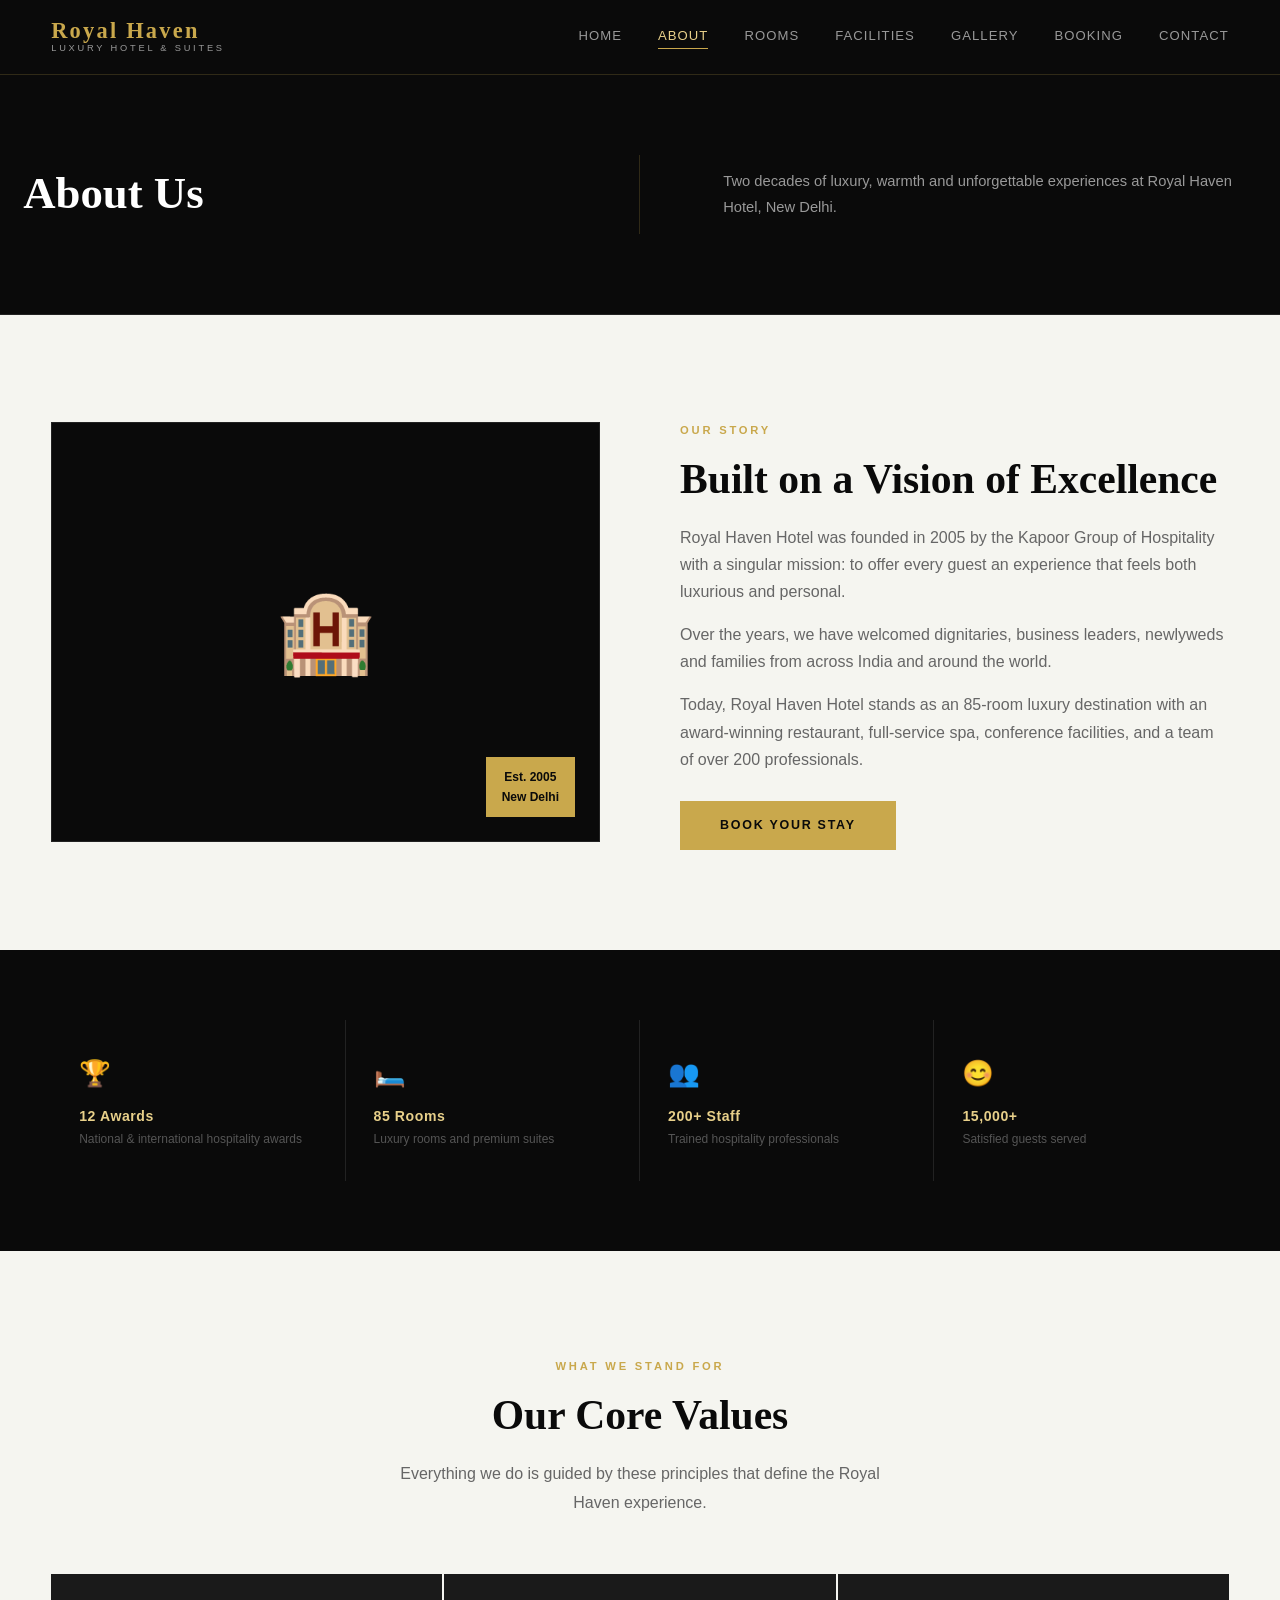
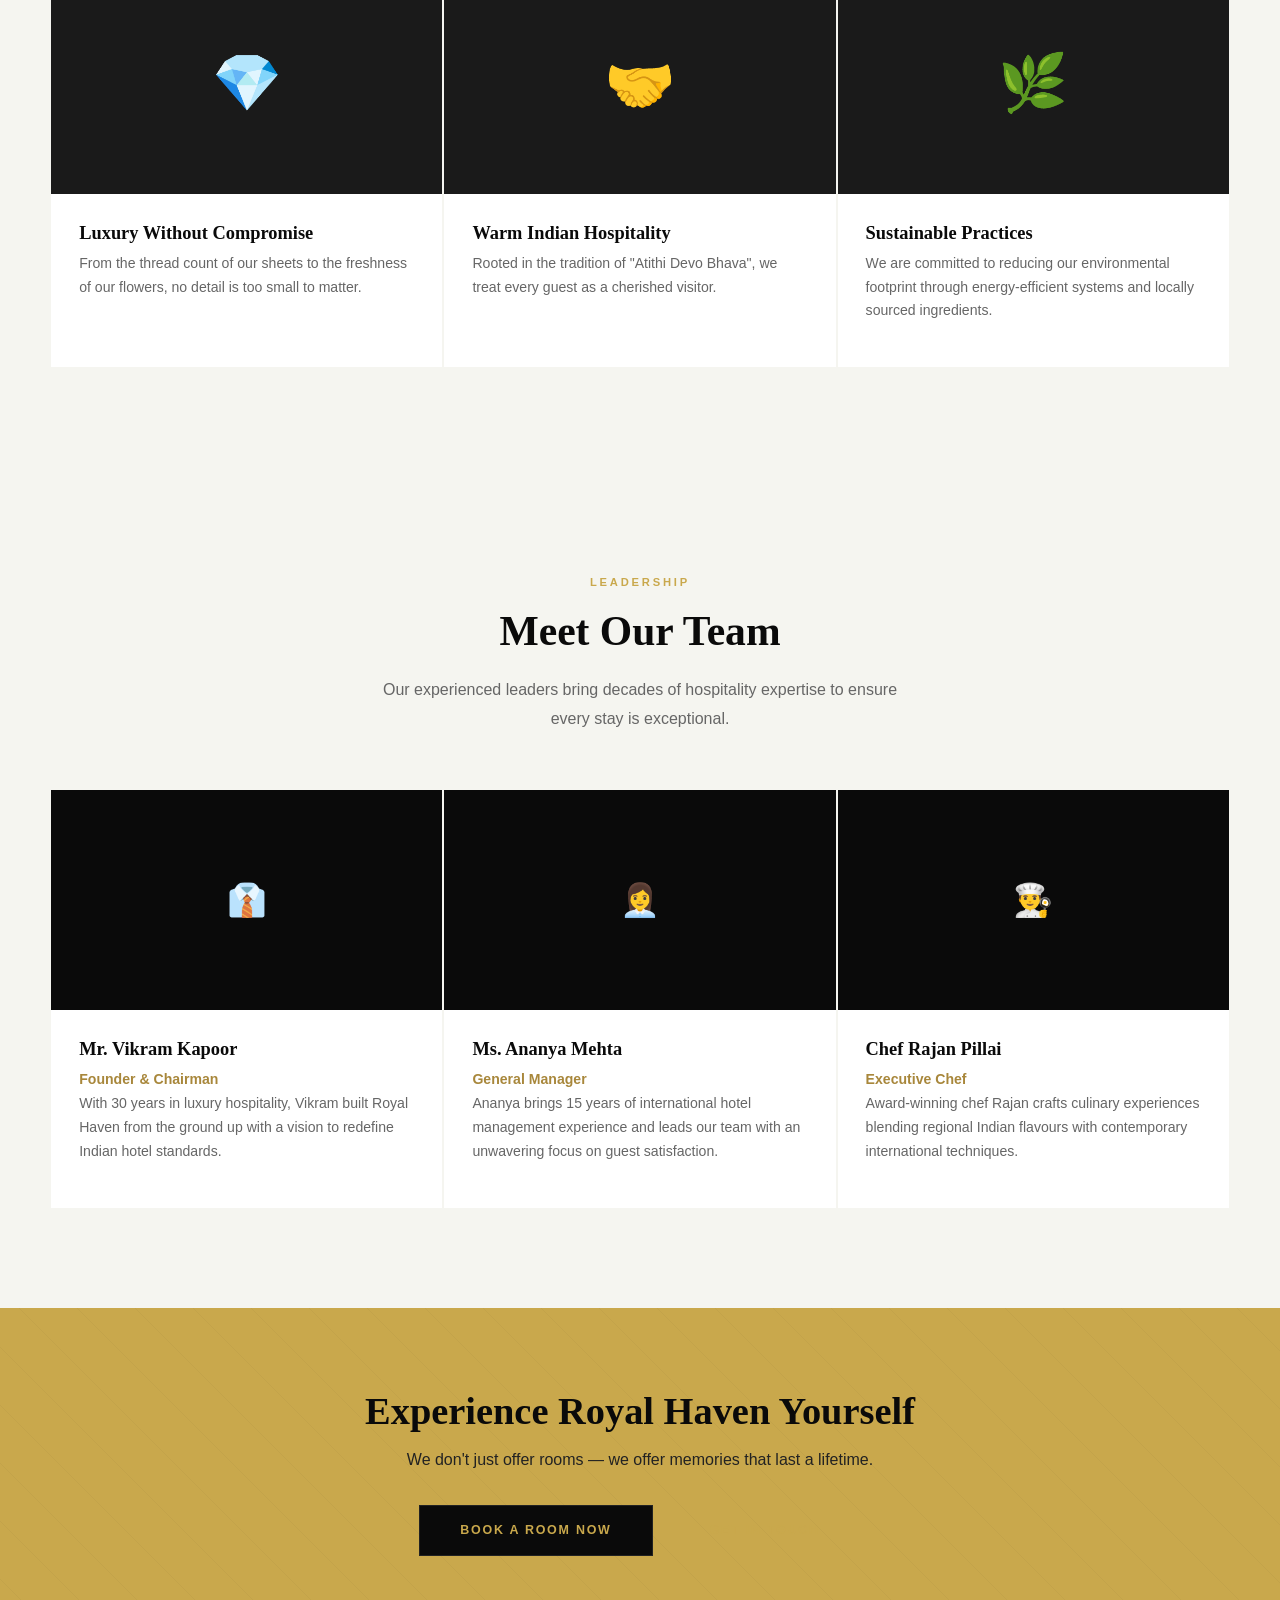
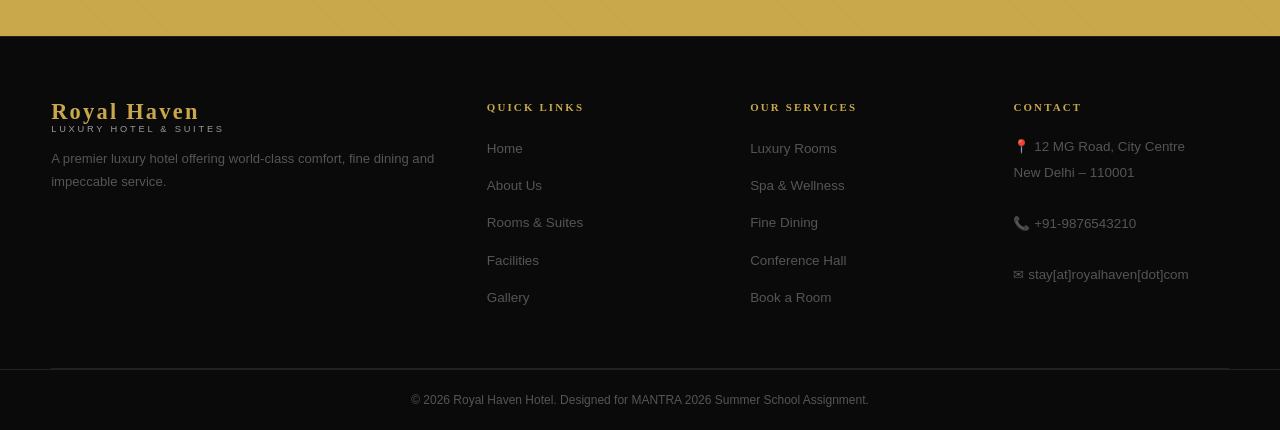
==== commit c3ec3e2c: "Redesign: Midnight Black Gold minimalist split-screen layout" ====
--- a/about.html
+++ b/about.html
@@ -34,52 +34,58 @@
 <main>
 
   <section class="page-banner">
-    <div class="container">
-      <h1>About Royal Haven Hotel</h1>
-      <p>Two decades of luxury, warmth and unforgettable experiences</p>
-    </div>
-  </section>
-
-  <!-- OUR STORY -->
+    <div class="container" style="display:contents;">
+      <div class="page-banner-left">
+        <div class="container">
+          <h1>About Us</h1>
+        </div>
+      </div>
+      <div class="page-banner-right">
+        <div class="container">
+          <p>Two decades of luxury, warmth and unforgettable experiences at Royal Haven Hotel, New Delhi.</p>
+        </div>
+      </div>
+    </div>
+  </section>
+
   <section class="section">
     <div class="container">
       <div class="about-grid">
-        <div class="about-visual">
+        <div class="about-visual reveal-left">
           🏨
           <div class="about-badge">Est. 2005<br>New Delhi</div>
         </div>
-        <div>
+        <div class="reveal-right">
           <span class="section-label">Our Story</span>
           <h2 class="section-title">Built on a Vision of Excellence</h2>
-          <p class="text-muted-ar mb-16">Royal Haven Hotel was founded in 2005 by the Kapoor Group of Hospitality with a singular mission: to offer every guest an experience that feels both luxurious and personal. What began as a 30-room boutique property has grown into one of the most celebrated hotels in the region.</p>
-          <p class="text-muted-ar mb-16">Over the years, we have welcomed dignitaries, business leaders, newlyweds and families from across India and around the world. Each stay has shaped our understanding of what true hospitality means.</p>
-          <p class="text-muted-ar mb-28">Today, Royal Haven Hotel stands as an 85-room luxury destination with an award-winning restaurant, a full-service spa, conference facilities, and a team of over 200 professionals who treat every guest like royalty.</p>
+          <p class="text-muted-ar mb-16">Royal Haven Hotel was founded in 2005 by the Kapoor Group of Hospitality with a singular mission: to offer every guest an experience that feels both luxurious and personal.</p>
+          <p class="text-muted-ar mb-16">Over the years, we have welcomed dignitaries, business leaders, newlyweds and families from across India and around the world.</p>
+          <p class="text-muted-ar mb-28">Today, Royal Haven Hotel stands as an 85-room luxury destination with an award-winning restaurant, full-service spa, conference facilities, and a team of over 200 professionals.</p>
           <a class="btn btn-gold" href="booking.html">Book Your Stay</a>
         </div>
       </div>
     </div>
   </section>
 
-  <!-- STATS -->
   <section class="section section-dark">
     <div class="container">
       <div class="features-grid features-grid-4">
-        <div class="feature-item">
+        <div class="feature-item reveal">
           <div class="feature-icon">🏆</div>
           <h4>12 Awards</h4>
           <p>National &amp; international hospitality awards</p>
         </div>
-        <div class="feature-item">
+        <div class="feature-item reveal">
           <div class="feature-icon">🛏️</div>
           <h4>85 Rooms</h4>
           <p>Luxury rooms and premium suites</p>
         </div>
-        <div class="feature-item">
+        <div class="feature-item reveal">
           <div class="feature-icon">👥</div>
           <h4>200+ Staff</h4>
           <p>Trained hospitality professionals</p>
         </div>
-        <div class="feature-item">
+        <div class="feature-item reveal">
           <div class="feature-icon">😊</div>
           <h4>15,000+</h4>
           <p>Satisfied guests served</p>
@@ -88,80 +94,77 @@
     </div>
   </section>
 
-  <!-- OUR VALUES -->
   <section class="section section-warm">
     <div class="container">
-      <div class="section-head center">
+      <div class="section-head center reveal">
         <span class="section-label">What We Stand For</span>
         <h2 class="section-title">Our Core Values</h2>
         <p class="section-sub">Everything we do is guided by these principles that define the Royal Haven experience.</p>
       </div>
       <div class="cards-grid">
-        <div class="card">
+        <div class="card reveal">
           <div class="card-img">💎</div>
           <div class="card-body">
             <h3>Luxury Without Compromise</h3>
-            <p>From the thread count of our sheets to the freshness of our flowers, no detail is too small to matter. We invest in the finest quality across every touchpoint.</p>
-          </div>
-        </div>
-        <div class="card">
+            <p>From the thread count of our sheets to the freshness of our flowers, no detail is too small to matter.</p>
+          </div>
+        </div>
+        <div class="card reveal">
           <div class="card-img">🤝</div>
           <div class="card-body">
             <h3>Warm Indian Hospitality</h3>
-            <p>Rooted in the tradition of "Atithi Devo Bhava", we treat every guest as a cherished visitor. Our warmth is genuine and our service is heartfelt.</p>
-          </div>
-        </div>
-        <div class="card">
+            <p>Rooted in the tradition of "Atithi Devo Bhava", we treat every guest as a cherished visitor.</p>
+          </div>
+        </div>
+        <div class="card reveal">
           <div class="card-img">🌿</div>
           <div class="card-body">
             <h3>Sustainable Practices</h3>
-            <p>We are committed to reducing our environmental footprint through energy-efficient systems, zero single-use plastics and locally sourced ingredients.</p>
-          </div>
-        </div>
-      </div>
-    </div>
-  </section>
-
-  <!-- TEAM -->
+            <p>We are committed to reducing our environmental footprint through energy-efficient systems and locally sourced ingredients.</p>
+          </div>
+        </div>
+      </div>
+    </div>
+  </section>
+
   <section class="section">
     <div class="container">
-      <div class="section-head center">
+      <div class="section-head center reveal">
         <span class="section-label">Leadership</span>
         <h2 class="section-title">Meet Our Team</h2>
         <p class="section-sub">Our experienced leaders bring decades of hospitality expertise to ensure every stay is exceptional.</p>
       </div>
       <div class="cards-grid">
-        <div class="card">
+        <div class="card reveal">
           <div class="card-img card-img-emoji">👔</div>
           <div class="card-body">
             <h3>Mr. Vikram Kapoor</h3>
             <p><strong class="team-role">Founder &amp; Chairman</strong><br>With 30 years in luxury hospitality, Vikram built Royal Haven from the ground up with a vision to redefine Indian hotel standards.</p>
           </div>
         </div>
-        <div class="card">
+        <div class="card reveal">
           <div class="card-img card-img-emoji">👩‍💼</div>
           <div class="card-body">
             <h3>Ms. Ananya Mehta</h3>
             <p><strong class="team-role">General Manager</strong><br>Ananya brings 15 years of international hotel management experience and leads our team with an unwavering focus on guest satisfaction.</p>
           </div>
         </div>
-        <div class="card">
+        <div class="card reveal">
           <div class="card-img card-img-emoji">👨‍🍳</div>
           <div class="card-body">
             <h3>Chef Rajan Pillai</h3>
-            <p><strong class="team-role">Executive Chef</strong><br>Award-winning chef Rajan crafts culinary experiences that blend regional Indian flavours with contemporary international techniques.</p>
-          </div>
-        </div>
-      </div>
-    </div>
-  </section>
-
-  <!-- CTA -->
+            <p><strong class="team-role">Executive Chef</strong><br>Award-winning chef Rajan crafts culinary experiences blending regional Indian flavours with contemporary international techniques.</p>
+          </div>
+        </div>
+      </div>
+    </div>
+  </section>
+
   <section class="cta-section">
     <div class="container">
       <h2>Experience Royal Haven Yourself</h2>
       <p>We don't just offer rooms — we offer memories that last a lifetime.</p>
-      <a class="btn btn-gold" href="booking.html">Book a Room Now</a>
+      <a class="btn btn-dark" href="booking.html">Book a Room Now</a>
       &nbsp;&nbsp;
       <a class="btn btn-outline" href="contact.html">Get in Touch</a>
     </div>
@@ -176,7 +179,7 @@
         <span class="logo-name">Royal Haven</span>
         <span class="logo-tag">Luxury Hotel &amp; Suites</span>
       </div>
-      <p>A premier luxury hotel offering world-class comfort, fine dining and impeccable service. Your home away from home.</p>
+      <p>A premier luxury hotel offering world-class comfort, fine dining and impeccable service.</p>
     </div>
     <div class="footer-col">
       <h4>Quick Links</h4>
@@ -207,18 +210,6 @@
 </footer>
 
 <script src="script.js"></script>
-<!--Start of Tawk.to Script-->
-<script type="text/javascript">
-var Tawk_API=Tawk_API||{}, Tawk_LoadStart=new Date();
-(function(){
-var s1=document.createElement("script"),s0=document.getElementsByTagName("script")[0];
-s1.async=true;
-s1.src='https://embed.tawk.to/6a4649a1b539ed1d4853cb6d/1jsh8v8i3';
-s1.charset='UTF-8';
-s1.setAttribute('crossorigin','*');
-s0.parentNode.insertBefore(s1,s0);
-})();
-</script>
-<!--End of Tawk.to Script-->
+<script src="https://code.tidio.co/iykqtmklfo7pcl8dj7mkjxnhz64a8ynp.js" async></script>
 </body>
-</html>
+</html>
--- a/style.css
+++ b/style.css
@@ -1,6 +1,6 @@
 /* =============================================
-   ROYAL HAVEN HOTEL — Redesigned Stylesheet
-   Deep Purple & Silver Theme
+   ROYAL HAVEN HOTEL — Modern Minimalist Split-Screen
+   Midnight Black & Gold Theme
    MANTRA 2026 Summer School Assignment
    ============================================= */
 
@@ -8,30 +8,32 @@
 *, *::before, *::after { box-sizing: border-box; margin: 0; padding: 0; }
 
 :root {
-  --purple:     #4A0E8F;
-  --purple-dk:  #2D0A5C;
-  --purple-lt:  #7B2FBE;
-  --purple-glow:#9B59B6;
-  --silver:     #C0C0C0;
-  --silver-lt:  #E8E8E8;
-  --silver-dk:  #A0A0A0;
-  --cream:      #FAF9FF;
-  --warm:       #F3F0FF;
-  --text:       #1A0A2E;
-  --muted:      #6B5B8A;
+  --black:      #0A0A0A;
+  --black-lt:   #111111;
+  --black-md:   #1A1A1A;
+  --black-soft: #222222;
+  --gold:       #C9A84C;
+  --gold-lt:    #E8D08A;
+  --gold-dk:    #A8873B;
   --white:      #FFFFFF;
-  --shadow:     0 8px 32px rgba(74,14,143,0.15);
-  --shadow-lg:  0 20px 60px rgba(74,14,143,0.25);
-  --radius:     12px;
-  --radius-lg:  20px;
-  --transition: 0.35s cubic-bezier(0.4,0,0.2,1);
+  --off-white:  #F5F5F0;
+  --gray-lt:    #E8E8E8;
+  --gray:       #999999;
+  --gray-dk:    #555555;
+  --text:       #0A0A0A;
+  --muted:      #666666;
+  --shadow:     0 4px 24px rgba(0,0,0,0.08);
+  --shadow-lg:  0 16px 48px rgba(0,0,0,0.14);
+  --radius:     4px;
+  --radius-lg:  8px;
+  --transition: 0.3s cubic-bezier(0.4,0,0.2,1);
 }
 
 html { scroll-behavior: smooth; }
 
 body {
   font-family: 'Georgia', serif;
-  background: var(--cream);
+  background: var(--off-white);
   color: var(--text);
   line-height: 1.7;
   overflow-x: hidden;
@@ -41,845 +43,552 @@
 a { text-decoration: none; color: inherit; }
 ul { list-style: none; }
 
-.container { width: 92%; max-width: 1140px; margin: 0 auto; }
+.container { width: 92%; max-width: 1200px; margin: 0 auto; }
 
 /* ---- Typography ---- */
-h1, h2, h3, h4 {
-  font-family: 'Georgia', serif;
-  font-weight: 700;
-  line-height: 1.25;
-  color: var(--text);
-}
-
-/* ---- Section ---- */
-.section { padding: 80px 0; }
-
+h1,h2,h3,h4 { font-family: 'Georgia', serif; font-weight: 700; line-height: 1.2; }
+
+/* ---- Sections ---- */
+.section { padding: 100px 0; }
 .section-label {
   display: inline-block;
+  font-family: Arial, sans-serif;
+  font-size: 0.7rem;
+  font-weight: 700;
+  letter-spacing: 0.25em;
   text-transform: uppercase;
-  letter-spacing: 0.2em;
-  font-size: 0.75rem;
-  color: var(--purple-lt);
-  font-family: Arial, sans-serif;
-  font-weight: 700;
-  margin-bottom: 12px;
-  position: relative;
-  padding-left: 36px;
-}
-.section-label::before {
-  content: '';
-  position: absolute;
-  left: 0; top: 50%;
-  width: 28px; height: 2px;
-  background: var(--purple-lt);
-  transform: translateY(-50%);
-}
-
-.section-title { font-size: 2.4rem; margin-bottom: 16px; }
-.section-sub {
-  color: var(--muted);
-  font-size: 1.05rem;
-  max-width: 580px;
-  margin-bottom: 48px;
-  font-family: Arial, sans-serif;
-}
-
-.section-head { margin-bottom: 48px; }
+  color: var(--gold);
+  margin-bottom: 16px;
+}
+.section-title { font-size: 2.6rem; margin-bottom: 20px; line-height: 1.15; }
+.section-sub { color: var(--muted); font-family: Arial, sans-serif; font-size: 1rem; max-width: 520px; margin-bottom: 48px; line-height: 1.8; }
+.section-head { margin-bottom: 56px; }
 .section-head.center { text-align: center; }
-.section-head.center .section-label { padding-left: 0; }
-.section-head.center .section-label::before { display: none; }
 .section-head.center .section-sub { margin: 0 auto 48px; }
 
 /* ---- Header ---- */
 .site-header {
-  background: rgba(45,10,92,0.97);
-  -webkit-backdrop-filter: blur(12px);
-  backdrop-filter: blur(12px);
-  position: sticky;
-  top: 0;
-  z-index: 100;
-  border-bottom: 1px solid rgba(192,192,192,0.2);
-  transition: background var(--transition);
-}
-
+  background: var(--black);
+  position: sticky; top: 0; z-index: 100;
+  border-bottom: 1px solid rgba(201,168,76,0.2);
+}
 .header-inner {
-  display: flex;
-  justify-content: space-between;
-  align-items: center;
-  padding: 18px 0;
-}
-
-.logo { display: flex; flex-direction: column; line-height: 1; }
-.logo-name {
-  font-size: 1.6rem;
-  font-weight: 700;
-  color: var(--silver-lt);
-  letter-spacing: 0.06em;
-  font-family: 'Georgia', serif;
-}
-.logo-tag {
-  font-size: 0.62rem;
-  letter-spacing: 0.28em;
-  color: var(--silver-dk);
-  text-transform: uppercase;
-  font-family: Arial, sans-serif;
-}
-
-.nav-links { display: flex; gap: 32px; align-items: center; }
+  display: flex; justify-content: space-between; align-items: center;
+  padding: 20px 0;
+}
+.logo { display: flex; flex-direction: column; line-height: 1; gap: 2px; }
+.logo-name { font-size: 1.4rem; font-weight: 700; color: var(--gold); letter-spacing: 0.1em; font-family: 'Georgia', serif; }
+.logo-tag { font-size: 0.58rem; letter-spacing: 0.3em; color: var(--gray); text-transform: uppercase; font-family: Arial, sans-serif; }
+.nav-links { display: flex; gap: 36px; align-items: center; }
 .nav-links a {
-  color: var(--silver);
-  font-family: Arial, sans-serif;
-  font-size: 0.88rem;
-  letter-spacing: 0.04em;
-  transition: color var(--transition);
-  position: relative;
-  padding-bottom: 4px;
+  color: var(--gray);
+  font-family: Arial, sans-serif; font-size: 0.82rem;
+  letter-spacing: 0.08em; text-transform: uppercase;
+  transition: color var(--transition); position: relative; padding-bottom: 2px;
 }
 .nav-links a::after {
-  content: '';
-  position: absolute;
-  bottom: 0; left: 0;
-  width: 0; height: 2px;
-  background: var(--silver-lt);
+  content: ''; position: absolute; bottom: 0; left: 0;
+  width: 0; height: 1px; background: var(--gold);
   transition: width var(--transition);
 }
-.nav-links a:hover::after,
-.nav-links a.active::after { width: 100%; }
-.nav-links a:hover, .nav-links a.active { color: var(--white); }
-
+.nav-links a:hover, .nav-links a.active { color: var(--gold-lt); }
+.nav-links a:hover::after, .nav-links a.active::after { width: 100%; }
 .menu-btn {
-  display: none;
-  background: none;
-  border: 1px solid var(--silver);
-  color: var(--silver);
-  padding: 6px 12px;
-  font-size: 1.3rem;
-  border-radius: 6px;
-  cursor: pointer;
+  display: none; background: none;
+  border: 1px solid var(--gray-dk); color: var(--gray);
+  padding: 6px 12px; font-size: 1.2rem; border-radius: 2px; cursor: pointer;
 }
 
 /* ---- Buttons ---- */
 .btn {
-  display: inline-block;
-  padding: 14px 36px;
-  border-radius: 50px;
-  font-family: Arial, sans-serif;
-  font-size: 0.88rem;
-  font-weight: 700;
-  letter-spacing: 0.08em;
-  cursor: pointer;
-  transition: all var(--transition);
-  border: none;
-  text-transform: uppercase;
-}
-.btn-primary {
-  background: linear-gradient(135deg, var(--purple-lt), var(--purple));
-  color: var(--white);
-  box-shadow: 0 4px 20px rgba(123,47,190,0.4);
-}
-.btn-primary:hover {
-  transform: translateY(-2px);
-  box-shadow: 0 8px 30px rgba(123,47,190,0.6);
-}
-.btn-silver {
-  background: linear-gradient(135deg, var(--silver-lt), var(--silver));
-  color: var(--purple-dk);
-}
-.btn-silver:hover { transform: translateY(-2px); filter: brightness(1.08); }
+  display: inline-block; padding: 14px 40px;
+  font-family: Arial, sans-serif; font-size: 0.78rem;
+  font-weight: 700; letter-spacing: 0.14em; text-transform: uppercase;
+  cursor: pointer; transition: all var(--transition); border: none;
+}
+.btn-gold {
+  background: var(--gold); color: var(--black);
+}
+.btn-gold:hover { background: var(--gold-lt); transform: translateY(-1px); }
 .btn-outline {
-  background: transparent;
-  border: 2px solid var(--silver-lt);
-  color: var(--silver-lt);
-}
-.btn-outline:hover {
-  background: var(--silver-lt);
-  color: var(--purple-dk);
-}
-.btn-dark {
-  background: var(--purple-dk);
-  color: var(--silver-lt);
-  border: 2px solid var(--purple-lt);
-}
-.btn-dark:hover { background: var(--purple-lt); color: var(--white); }
-.btn-gold { background: linear-gradient(135deg, var(--purple-lt), var(--purple)); color: var(--white); box-shadow: 0 4px 20px rgba(123,47,190,0.4); }
-.btn-gold:hover { transform: translateY(-2px); box-shadow: 0 8px 30px rgba(123,47,190,0.6); }
-
-/* ---- Hero ---- */
+  background: transparent; border: 1px solid var(--gold); color: var(--gold);
+}
+.btn-outline:hover { background: var(--gold); color: var(--black); }
+.btn-white {
+  background: var(--white); color: var(--black);
+}
+.btn-white:hover { background: var(--off-white); transform: translateY(-1px); }
+.btn-dark { background: var(--black); color: var(--gold); border: 1px solid var(--black-soft); }
+.btn-dark:hover { background: var(--black-soft); }
+.btn-primary { background: var(--gold); color: var(--black); }
+.btn-primary:hover { background: var(--gold-lt); transform: translateY(-1px); }
+.btn-silver { background: var(--white); color: var(--black); }
+.btn-silver:hover { background: var(--off-white); }
+
+/* ---- HERO — Split Screen ---- */
 .hero {
   min-height: 100vh;
-  background: linear-gradient(135deg, #0D0020 0%, #2D0A5C 40%, #4A0E8F 70%, #1A0035 100%);
-  display: flex;
-  align-items: center;
-  text-align: center;
-  position: relative;
-  overflow: hidden;
-}
-
-.hero::before {
+  display: grid;
+  grid-template-columns: 1fr 1fr;
+}
+
+.hero-left {
+  background: var(--black);
+  display: flex; align-items: center;
+  padding: 80px 70px 80px 60px;
+  position: relative; overflow: hidden;
+}
+.hero-left::before {
   content: '';
-  position: absolute;
-  width: 600px; height: 600px;
-  background: radial-gradient(circle, rgba(123,47,190,0.3) 0%, transparent 70%);
-  top: -100px; left: -100px;
-  animation: pulse 6s ease-in-out infinite;
-}
-
-.hero::after {
+  position: absolute; top: 0; right: 0;
+  width: 1px; height: 100%;
+  background: linear-gradient(to bottom, transparent, var(--gold), transparent);
+}
+
+.hero-right {
+  background: linear-gradient(135deg, #1A1409 0%, #2A1E08 50%, #1A1409 100%);
+  display: flex; align-items: center; justify-content: center;
+  font-size: 10rem;
+  position: relative; overflow: hidden;
+}
+.hero-right::before {
   content: '';
-  position: absolute;
-  width: 500px; height: 500px;
-  background: radial-gradient(circle, rgba(192,192,192,0.1) 0%, transparent 70%);
-  bottom: -80px; right: -80px;
-  animation: pulse 8s ease-in-out infinite reverse;
-}
-
-@keyframes pulse {
-  0%, 100% { transform: scale(1); opacity: 0.7; }
-  50% { transform: scale(1.2); opacity: 1; }
-}
-
-.hero-particles {
-  position: absolute;
-  inset: 0;
-  overflow: hidden;
-  pointer-events: none;
-}
-
-.particle {
-  position: absolute;
-  width: 3px; height: 3px;
-  background: var(--silver);
-  border-radius: 50%;
-  animation: float linear infinite;
-  opacity: 0.4;
-}
-
-@keyframes float {
-  0% { transform: translateY(100vh) rotate(0deg); opacity: 0; }
-  10% { opacity: 0.4; }
-  90% { opacity: 0.4; }
-  100% { transform: translateY(-100px) rotate(720deg); opacity: 0; }
-}
-
-.hero-content { position: relative; z-index: 1; }
+  position: absolute; inset: 0;
+  background: radial-gradient(circle at center, rgba(201,168,76,0.15) 0%, transparent 70%);
+}
+
+.hero-number {
+  position: absolute; top: 40px; right: 40px;
+  font-family: Arial, sans-serif; font-size: 0.65rem;
+  letter-spacing: 0.2em; color: var(--gray-dk);
+  text-transform: uppercase;
+}
 
 .hero-badge {
   display: inline-block;
-  border: 1px solid rgba(192,192,192,0.4);
-  background: rgba(192,192,192,0.1);
-  color: var(--silver-lt);
+  font-family: Arial, sans-serif; font-size: 0.65rem;
+  letter-spacing: 0.25em; text-transform: uppercase;
+  color: var(--gold); margin-bottom: 24px;
+  border-bottom: 1px solid var(--gold-dk); padding-bottom: 8px;
+}
+
+.hero h1 {
+  font-size: clamp(2.8rem, 4.5vw, 4.5rem);
+  color: var(--white); margin-bottom: 24px;
+  line-height: 1.1; font-weight: 700;
+}
+.hero h1 span { color: var(--gold); }
+
+.hero-desc {
+  font-family: Arial, sans-serif; font-size: 0.95rem;
+  color: var(--gray); line-height: 1.8;
+  margin-bottom: 40px; max-width: 420px;
+}
+
+.hero-btns { display: flex; gap: 14px; flex-wrap: wrap; }
+
+.hero-stats {
+  display: flex; gap: 40px; margin-top: 60px;
+  padding-top: 40px; border-top: 1px solid var(--black-soft);
+}
+.hero-stat-num {
+  display: block; font-size: 1.8rem; font-weight: 700;
+  color: var(--gold); font-family: 'Georgia', serif;
+}
+.hero-stat-label {
+  font-size: 0.68rem; letter-spacing: 0.12em;
+  text-transform: uppercase; color: var(--gray-dk);
   font-family: Arial, sans-serif;
-  font-size: 0.72rem;
-  letter-spacing: 0.22em;
-  text-transform: uppercase;
-  padding: 8px 22px;
-  border-radius: 30px;
-  margin-bottom: 28px;
-  -webkit-backdrop-filter: blur(10px);
-  backdrop-filter: blur(10px);
-  animation: fadeInDown 0.8s ease both;
-}
-
-.hero h1 {
-  font-size: clamp(2.6rem, 6vw, 4.8rem);
-  color: var(--white);
-  margin-bottom: 20px;
-  line-height: 1.15;
-  animation: fadeInUp 0.9s ease 0.2s both;
-}
-
-.hero h1 span {
-  background: linear-gradient(135deg, var(--silver-lt), var(--purple-glow));
-  -webkit-background-clip: text;
-  -webkit-text-fill-color: transparent;
-  background-clip: text;
-}
-
-.hero p {
-  font-size: 1.15rem;
-  color: rgba(192,192,192,0.85);
-  max-width: 560px;
-  margin: 0 auto 40px;
-  font-family: Arial, sans-serif;
-  animation: fadeInUp 1s ease 0.4s both;
-}
-
-.hero-btns {
-  display: flex;
-  gap: 16px;
-  justify-content: center;
-  flex-wrap: wrap;
-  animation: fadeInUp 1s ease 0.6s both;
 }
 
 .hero-scroll {
-  position: absolute;
-  bottom: 32px;
-  left: 50%;
+  position: absolute; bottom: 32px; left: 50%;
   transform: translateX(-50%);
-  display: flex;
-  flex-direction: column;
-  align-items: center;
-  gap: 8px;
-  color: var(--silver-dk);
-  font-family: Arial, sans-serif;
-  font-size: 0.72rem;
-  letter-spacing: 0.1em;
-  text-transform: uppercase;
-  animation: bounce 2s ease infinite;
+  font-family: Arial, sans-serif; font-size: 0.65rem;
+  letter-spacing: 0.18em; text-transform: uppercase;
+  color: var(--gray-dk);
+  display: flex; flex-direction: column; align-items: center; gap: 8px;
+  animation: scrollBounce 2s ease infinite;
   z-index: 1;
 }
-
 .hero-scroll::after {
+  content: ''; width: 1px; height: 36px;
+  background: linear-gradient(to bottom, var(--gray-dk), transparent);
+}
+
+@keyframes scrollBounce {
+  0%,100% { transform: translateX(-50%) translateY(0); }
+  50% { transform: translateX(-50%) translateY(8px); }
+}
+
+/* ---- Animations ---- */
+.reveal { opacity: 0; transform: translateY(30px); transition: opacity 0.7s ease, transform 0.7s ease; }
+.reveal.visible { opacity: 1; transform: translateY(0); }
+.reveal-left { opacity: 0; transform: translateX(-30px); transition: opacity 0.7s ease, transform 0.7s ease; }
+.reveal-left.visible { opacity: 1; transform: translateX(0); }
+.reveal-right { opacity: 0; transform: translateX(30px); transition: opacity 0.7s ease, transform 0.7s ease; }
+.reveal-right.visible { opacity: 1; transform: translateX(0); }
+
+/* ---- Features Strip ---- */
+.features-strip { background: var(--black); border-top: 1px solid var(--black-soft); }
+.features-grid { display: grid; grid-template-columns: repeat(4,1fr); }
+.feature-item {
+  padding: 32px 28px; border-right: 1px solid var(--black-soft);
+  transition: background var(--transition);
+}
+.feature-item:last-child { border-right: none; }
+.feature-item:hover { background: var(--black-md); }
+.feature-icon { font-size: 1.6rem; margin-bottom: 12px; }
+.feature-item h4 { color: var(--gold-lt); font-size: 0.88rem; margin-bottom: 4px; font-family: Arial, sans-serif; letter-spacing: 0.04em; }
+.feature-item p { color: var(--gray-dk); font-size: 0.75rem; font-family: Arial, sans-serif; }
+
+/* ---- Split Section (About style) ---- */
+.split-section { display: grid; grid-template-columns: 1fr 1fr; min-height: 560px; }
+.split-dark {
+  background: var(--black);
+  display: flex; align-items: center;
+  padding: 80px 70px 80px 60px;
+}
+.split-dark .section-title { color: var(--white); }
+.split-light {
+  background: var(--off-white);
+  display: flex; align-items: center;
+  padding: 80px 60px 80px 70px;
+}
+.split-gold {
+  background: var(--gold);
+  display: flex; align-items: center; justify-content: center;
+  padding: 80px 60px;
+  font-size: 6rem;
+  position: relative; overflow: hidden;
+}
+.split-gold::before {
   content: '';
-  width: 1px;
-  height: 40px;
-  background: linear-gradient(to bottom, var(--silver-dk), transparent);
-}
-
-@keyframes bounce {
-  0%, 100% { transform: translateX(-50%) translateY(0); }
-  50% { transform: translateX(-50%) translateY(8px); }
-}
-
-@keyframes fadeInDown {
-  from { opacity: 0; transform: translateY(-20px); }
-  to { opacity: 1; transform: translateY(0); }
-}
-
-@keyframes fadeInUp {
-  from { opacity: 0; transform: translateY(30px); }
-  to { opacity: 1; transform: translateY(0); }
-}
-
-/* ---- Scroll Animations ---- */
-.reveal {
-  opacity: 0;
-  transform: translateY(40px);
-  transition: opacity 0.7s ease, transform 0.7s ease;
-}
-.reveal.visible {
-  opacity: 1;
-  transform: translateY(0);
-}
-.reveal-left {
-  opacity: 0;
-  transform: translateX(-40px);
-  transition: opacity 0.7s ease, transform 0.7s ease;
-}
-.reveal-left.visible { opacity: 1; transform: translateX(0); }
-.reveal-right {
-  opacity: 0;
-  transform: translateX(40px);
-  transition: opacity 0.7s ease, transform 0.7s ease;
-}
-.reveal-right.visible { opacity: 1; transform: translateX(0); }
-
-/* ---- Features Strip ---- */
-.features-strip {
-  background: linear-gradient(135deg, var(--purple-dk), var(--purple));
-  padding: 0;
-}
-.features-grid {
-  display: grid;
-  grid-template-columns: repeat(4, 1fr);
-}
-.feature-item {
-  text-align: center;
-  padding: 28px 20px;
-  border-right: 1px solid rgba(192,192,192,0.15);
-  transition: background var(--transition);
-}
-.feature-item:last-child { border-right: none; }
-.feature-item:hover { background: rgba(192,192,192,0.08); }
-.feature-icon { font-size: 2rem; margin-bottom: 10px; }
-.feature-item h4 { color: var(--silver-lt); font-size: 0.95rem; margin-bottom: 4px; }
-.feature-item p { color: var(--silver-dk); font-size: 0.78rem; font-family: Arial, sans-serif; }
+  position: absolute; inset: 0;
+  background: repeating-linear-gradient(45deg, transparent, transparent 40px, rgba(0,0,0,0.04) 40px, rgba(0,0,0,0.04) 41px);
+}
 
 /* ---- Slider ---- */
-.slider-section { background: var(--purple-dk); padding: 80px 0; overflow: hidden; }
-.slider-wrapper { position: relative; overflow: hidden; border-radius: var(--radius-lg); }
-.slider-track {
-  display: flex;
-  transition: transform 0.6s cubic-bezier(0.4,0,0.2,1);
-}
+.slider-section { background: var(--black); padding: 80px 0; overflow: hidden; }
+.slider-label { color: var(--gold); }
+.slider-wrapper { position: relative; overflow: hidden; }
+.slider-track { display: flex; transition: transform 0.6s cubic-bezier(0.4,0,0.2,1); }
 .slide {
-  min-width: 100%;
-  height: 480px;
-  display: flex;
-  align-items: center;
-  justify-content: center;
-  position: relative;
+  min-width: 100%; height: 500px;
+  display: grid; grid-template-columns: 1fr 1fr;
   overflow: hidden;
-  border-radius: var(--radius-lg);
-}
-.slide-bg {
-  position: absolute;
-  inset: 0;
-  display: flex;
-  align-items: center;
-  justify-content: center;
-  font-size: 8rem;
-}
-.slide-overlay {
-  position: absolute;
-  inset: 0;
-  background: linear-gradient(to right, rgba(45,10,92,0.9) 0%, rgba(45,10,92,0.4) 60%, transparent 100%);
-}
-.slide-content {
-  position: relative;
-  z-index: 1;
-  padding: 0 60px;
-  max-width: 500px;
-}
-.slide-label {
-  color: var(--silver);
-  font-family: Arial, sans-serif;
-  font-size: 0.75rem;
-  letter-spacing: 0.2em;
-  text-transform: uppercase;
-  margin-bottom: 12px;
-}
-.slide-content h3 { color: var(--white); font-size: 2rem; margin-bottom: 12px; }
-.slide-content p { color: var(--silver); font-family: Arial, sans-serif; font-size: 0.95rem; margin-bottom: 24px; }
-
-.slider-controls {
-  display: flex;
-  align-items: center;
-  justify-content: center;
-  gap: 16px;
-  margin-top: 28px;
-}
+}
+.slide-1 { background: var(--black-md); }
+.slide-2 { background: #0D0D0D; }
+.slide-3 { background: #111108; }
+.slide-4 { background: #080808; }
+.slide-content-wrap {
+  display: flex; align-items: center;
+  padding: 60px 70px; background: var(--black);
+  border-right: 1px solid rgba(201,168,76,0.2);
+}
+.slide-visual {
+  display: flex; align-items: center; justify-content: center;
+  font-size: 8rem; position: relative;
+  background: linear-gradient(135deg, #1A1409, #2A1E08);
+}
+.slide-visual::before {
+  content: '';
+  position: absolute; inset: 0;
+  background: radial-gradient(circle at center, rgba(201,168,76,0.12) 0%, transparent 70%);
+}
+.slide-num {
+  font-family: Arial, sans-serif; font-size: 0.65rem;
+  letter-spacing: 0.2em; color: var(--gold-dk);
+  text-transform: uppercase; margin-bottom: 16px;
+}
+.slide-content-wrap h3 { color: var(--white); font-size: 1.8rem; margin-bottom: 14px; }
+.slide-content-wrap p { color: var(--gray); font-family: Arial, sans-serif; font-size: 0.92rem; line-height: 1.8; margin-bottom: 28px; }
+.slide-bg { display: none; }
+.slide-overlay { display: none; }
+.slide-label { color: var(--gold); font-family: Arial, sans-serif; font-size: 0.7rem; letter-spacing: 0.2em; text-transform: uppercase; margin-bottom: 12px; }
+
+.slider-controls { display: flex; align-items: center; justify-content: center; gap: 16px; margin-top: 36px; }
 .slider-btn {
-  width: 44px; height: 44px;
-  border-radius: 50%;
-  border: 2px solid var(--silver);
-  background: transparent;
-  color: var(--silver);
-  font-size: 1.1rem;
-  cursor: pointer;
+  width: 48px; height: 48px; border-radius: 0;
+  border: 1px solid var(--gray-dk); background: transparent;
+  color: var(--gray); font-size: 1rem; cursor: pointer;
   transition: all var(--transition);
   display: flex; align-items: center; justify-content: center;
 }
-.slider-btn:hover { background: var(--silver); color: var(--purple-dk); }
+.slider-btn:hover { border-color: var(--gold); color: var(--gold); }
 .slider-dots { display: flex; gap: 8px; }
 .slider-dot {
-  width: 8px; height: 8px;
-  border-radius: 50%;
-  background: var(--silver-dk);
-  cursor: pointer;
-  transition: all var(--transition);
-  border: none;
-}
-.slider-dot.active { background: var(--silver-lt); width: 24px; border-radius: 4px; }
-
-.text-silver { color: var(--silver); }
-
-.slide-bg-1 { background: linear-gradient(135deg, #2D0A5C, #4A0E8F); }
-.slide-bg-2 { background: linear-gradient(135deg, #1A003A, #2D0A5C); }
-.slide-bg-3 { background: linear-gradient(135deg, #3D0080, #6B2FBE); }
-.slide-bg-4 { background: linear-gradient(135deg, #0D0020, #2D0A5C); }
-
-.slide-bg-icon { right: 0; left: auto; font-size: 10rem; opacity: 0.15; }
+  width: 24px; height: 2px; border-radius: 0;
+  background: var(--gray-dk); cursor: pointer;
+  transition: all var(--transition); border: none;
+}
+.slider-dot.active { background: var(--gold); width: 40px; }
+.slide-bg-right { display: none; }
 
 /* ---- Cards ---- */
-.cards-grid { display: grid; grid-template-columns: repeat(3, 1fr); gap: 28px; }
-
+.cards-grid { display: grid; grid-template-columns: repeat(3,1fr); gap: 2px; }
 .card {
-  background: var(--white);
-  border-radius: var(--radius-lg);
-  box-shadow: var(--shadow);
+  background: var(--white); overflow: hidden;
+  transition: transform var(--transition), box-shadow var(--transition);
+  position: relative;
+}
+.card:hover { transform: translateY(-4px); box-shadow: var(--shadow-lg); }
+.card-img {
+  width: 100%; height: 220px; object-fit: cover;
+  background: var(--black-md);
+  display: flex; align-items: center; justify-content: center;
+  font-size: 3.5rem; transition: transform var(--transition);
   overflow: hidden;
-  transition: transform var(--transition), box-shadow var(--transition);
-}
-.card:hover { transform: translateY(-8px); box-shadow: var(--shadow-lg); }
-
-.card-img {
-  width: 100%;
-  height: 210px;
-  object-fit: cover;
-  background: var(--warm);
-  display: flex;
-  align-items: center;
-  justify-content: center;
-  font-size: 3.5rem;
-  transition: transform var(--transition);
 }
 .card:hover .card-img { transform: scale(1.04); }
-
-.card-body { padding: 24px; }
-.card-body h3 { font-size: 1.25rem; margin-bottom: 8px; color: var(--purple-dk); }
-.card-body p { color: var(--muted); font-size: 0.92rem; margin-bottom: 16px; font-family: Arial, sans-serif; }
+.card-body { padding: 28px; }
+.card-body h3 { font-size: 1.15rem; margin-bottom: 8px; color: var(--black); }
+.card-body p { color: var(--muted); font-size: 0.88rem; margin-bottom: 16px; font-family: Arial, sans-serif; line-height: 1.7; }
 
 /* ---- Room Cards ---- */
-.room-card { position: relative; }
-.room-card .card-img { height: 230px; }
-
-.room-badge {
-  position: absolute;
-  top: 16px; right: 16px;
-  background: linear-gradient(135deg, var(--purple-lt), var(--purple));
-  color: var(--white);
-  font-family: Arial, sans-serif;
-  font-size: 0.72rem;
-  font-weight: 700;
-  padding: 4px 12px;
-  border-radius: 20px;
-  letter-spacing: 0.06em;
-  text-transform: uppercase;
-}
-
-.room-price {
-  display: flex;
-  align-items: baseline;
-  gap: 6px;
-  margin-bottom: 12px;
-}
-.price-amt { font-size: 1.7rem; font-weight: 700; color: var(--purple); font-family: 'Georgia', serif; }
-.price-unit { font-size: 0.82rem; color: var(--muted); font-family: Arial, sans-serif; }
-
+.room-card .card-img { height: 240px; }
+.room-price { display: flex; align-items: baseline; gap: 6px; margin-bottom: 12px; }
+.price-amt { font-size: 1.6rem; font-weight: 700; color: var(--gold-dk); font-family: 'Georgia', serif; }
+.price-unit { font-size: 0.78rem; color: var(--gray); font-family: Arial, sans-serif; }
 .room-features { display: flex; flex-wrap: wrap; gap: 6px; margin-bottom: 16px; }
 .tag {
-  background: var(--warm);
-  color: var(--purple);
-  font-family: Arial, sans-serif;
-  font-size: 0.73rem;
-  padding: 3px 10px;
-  border-radius: 20px;
-  font-weight: 600;
-  border: 1px solid rgba(74,14,143,0.15);
-}
-
-/* ---- About ---- */
-.about-grid { display: grid; grid-template-columns: 1fr 1fr; gap: 60px; align-items: center; }
-
+  background: var(--off-white); color: var(--black-soft);
+  font-family: Arial, sans-serif; font-size: 0.7rem;
+  padding: 3px 10px; border: 1px solid var(--gray-lt); font-weight: 600;
+}
+.room-badge {
+  position: absolute; top: 16px; left: 16px;
+  background: var(--gold); color: var(--black);
+  font-family: Arial, sans-serif; font-size: 0.65rem;
+  font-weight: 700; padding: 4px 10px;
+  letter-spacing: 0.08em; text-transform: uppercase;
+}
+
+/* ---- About Grid ---- */
+.about-grid { display: grid; grid-template-columns: 1fr 1fr; gap: 80px; align-items: center; }
 .about-visual {
-  background: linear-gradient(135deg, var(--purple-dk), var(--purple-lt));
-  border-radius: var(--radius-lg);
-  min-height: 400px;
-  display: flex;
-  align-items: center;
-  justify-content: center;
-  font-size: 5rem;
-  position: relative;
-  overflow: hidden;
-  box-shadow: var(--shadow-lg);
-}
-.about-visual::before {
-  content: '';
-  position: absolute;
-  width: 300px; height: 300px;
-  background: rgba(255,255,255,0.05);
-  border-radius: 50%;
-  top: -80px; right: -80px;
+  background: var(--black);
+  min-height: 420px; display: flex;
+  align-items: center; justify-content: center;
+  font-size: 5rem; position: relative;
+  border: 1px solid var(--black-soft);
 }
 .about-badge {
-  position: absolute;
-  bottom: 24px; right: 24px;
-  background: linear-gradient(135deg, var(--silver-lt), var(--silver));
-  color: var(--purple-dk);
-  font-family: Arial, sans-serif;
-  font-size: 0.8rem;
-  font-weight: 700;
-  padding: 10px 18px;
-  border-radius: 8px;
-  text-align: center;
-}
-
-.stat-row { display: grid; grid-template-columns: repeat(3, 1fr); gap: 16px; margin: 28px 0; }
+  position: absolute; bottom: 24px; right: 24px;
+  background: var(--gold); color: var(--black);
+  font-family: Arial, sans-serif; font-size: 0.75rem;
+  font-weight: 700; padding: 10px 16px; text-align: center;
+}
+.stat-row { display: grid; grid-template-columns: repeat(3,1fr); gap: 1px; margin: 28px 0; background: var(--gray-lt); }
 .stat-box {
-  text-align: center;
-  padding: 18px;
-  border: 1px solid rgba(74,14,143,0.15);
-  border-radius: var(--radius);
-  background: var(--white);
-  box-shadow: var(--shadow);
-  transition: transform var(--transition);
-}
-.stat-box:hover { transform: translateY(-4px); }
-.stat-num { display: block; font-size: 1.9rem; font-weight: 700; color: var(--purple); font-family: 'Georgia', serif; }
-.stat-label { font-size: 0.75rem; color: var(--muted); font-family: Arial, sans-serif; text-transform: uppercase; letter-spacing: 0.08em; }
+  text-align: center; padding: 20px 16px;
+  background: var(--white); transition: background var(--transition);
+}
+.stat-box:hover { background: var(--off-white); }
+.stat-num { display: block; font-size: 1.8rem; font-weight: 700; color: var(--gold-dk); font-family: 'Georgia', serif; }
+.stat-label { font-size: 0.7rem; color: var(--gray); font-family: Arial, sans-serif; text-transform: uppercase; letter-spacing: 0.1em; }
 
 /* ---- Testimonials ---- */
-.testimonials-bg { background: linear-gradient(135deg, var(--purple-dk), #1A003A); }
-.testimonials-grid { display: grid; grid-template-columns: repeat(3, 1fr); gap: 24px; }
-
+.testimonials-bg { background: var(--black); }
+.testimonials-bg .section-title { color: var(--white); }
+.testimonials-grid { display: grid; grid-template-columns: repeat(3,1fr); gap: 2px; }
 .testimonial {
-  background: rgba(192,192,192,0.07);
-  border: 1px solid rgba(192,192,192,0.15);
-  border-radius: var(--radius-lg);
-  padding: 30px;
-  transition: transform var(--transition), background var(--transition);
-}
-.testimonial:hover { transform: translateY(-6px); background: rgba(192,192,192,0.12); }
-
-.testimonial-text { color: rgba(192,192,192,0.85); font-size: 0.95rem; line-height: 1.8; margin-bottom: 20px; font-style: italic; }
-.testimonial-author { display: flex; align-items: center; gap: 12px; }
+  background: var(--black-md); padding: 36px;
+  border-top: 2px solid var(--black-soft);
+  transition: border-color var(--transition);
+}
+.testimonial:hover { border-top-color: var(--gold); }
+.testimonial-text { color: var(--gray); font-size: 0.92rem; line-height: 1.9; margin-bottom: 24px; font-style: italic; }
+.testimonial-author { display: flex; align-items: center; gap: 14px; }
 .author-avatar {
-  width: 46px; height: 46px;
-  background: linear-gradient(135deg, var(--purple-lt), var(--purple));
-  border-radius: 50%;
-  display: flex; align-items: center; justify-content: center;
-  font-size: 1.2rem; font-weight: 700; color: var(--white);
+  width: 44px; height: 44px;
+  background: var(--gold); display: flex;
+  align-items: center; justify-content: center;
+  font-size: 1.1rem; font-weight: 700; color: var(--black);
   font-family: 'Georgia', serif; flex-shrink: 0;
 }
-.author-name { font-size: 0.9rem; font-weight: 700; color: var(--silver-lt); font-family: Arial, sans-serif; }
-.author-loc { font-size: 0.75rem; color: var(--silver-dk); font-family: Arial, sans-serif; }
-.stars { color: var(--silver); font-size: 0.85rem; margin-bottom: 4px; }
-.testimonials-bg .section-title { color: var(--white); }
+.author-name { font-size: 0.88rem; font-weight: 700; color: var(--gold-lt); font-family: Arial, sans-serif; }
+.author-loc { font-size: 0.73rem; color: var(--gray-dk); font-family: Arial, sans-serif; }
+.stars { color: var(--gold); font-size: 0.82rem; margin-bottom: 4px; }
 
 /* ---- Gallery ---- */
-.filter-bar { display: flex; gap: 10px; flex-wrap: wrap; margin-bottom: 32px; justify-content: center; }
+.filter-bar { display: flex; gap: 2px; flex-wrap: wrap; margin-bottom: 36px; }
 .filter-btn {
-  padding: 8px 24px;
-  border: 2px solid var(--purple-lt);
-  background: transparent;
-  color: var(--purple-lt);
-  font-family: Arial, sans-serif;
-  font-size: 0.82rem;
-  font-weight: 700;
-  border-radius: 30px;
-  cursor: pointer;
-  transition: all var(--transition);
-  text-transform: uppercase;
-  letter-spacing: 0.06em;
-}
-.filter-btn.active, .filter-btn:hover { background: var(--purple); color: var(--white); border-color: var(--purple); }
-
-.gallery-grid { display: grid; grid-template-columns: repeat(4, 1fr); gap: 16px; }
-.gallery-item { border-radius: var(--radius); overflow: hidden; cursor: pointer; position: relative; }
+  padding: 10px 22px; border: 1px solid var(--gray-lt);
+  background: transparent; color: var(--gray-dk);
+  font-family: Arial, sans-serif; font-size: 0.75rem;
+  font-weight: 700; cursor: pointer; text-transform: uppercase;
+  letter-spacing: 0.1em; transition: all var(--transition);
+}
+.filter-btn.active, .filter-btn:hover { background: var(--black); color: var(--gold); border-color: var(--black); }
+.gallery-grid { display: grid; grid-template-columns: repeat(4,1fr); gap: 2px; }
+.gallery-item { overflow: hidden; cursor: pointer; }
 .gallery-item .gal-img {
-  width: 100%; height: 190px;
-  background: var(--warm);
-  display: flex; align-items: center; justify-content: center;
-  font-size: 2.8rem;
-  transition: transform var(--transition);
-}
-.gallery-item:hover .gal-img { transform: scale(1.08); }
+  width: 100%; height: 200px; background: var(--black-md);
+  display: flex; align-items: center; justify-content: center;
+  font-size: 2.6rem; transition: transform var(--transition);
+}
+.gallery-item:hover .gal-img { transform: scale(1.06); }
 .gal-caption {
-  background: var(--purple-dk);
-  color: var(--silver-lt);
-  font-family: Arial, sans-serif;
-  font-size: 0.75rem;
-  text-align: center;
-  padding: 8px;
-  letter-spacing: 0.04em;
+  background: var(--black); color: var(--gray);
+  font-family: Arial, sans-serif; font-size: 0.72rem;
+  text-align: center; padding: 10px; letter-spacing: 0.06em;
 }
 
 /* ---- Facilities ---- */
-.facilities-grid { display: grid; grid-template-columns: repeat(4, 1fr); gap: 22px; }
+.facilities-grid { display: grid; grid-template-columns: repeat(4,1fr); gap: 2px; }
 .facility-card {
-  background: var(--white);
-  border-radius: var(--radius-lg);
-  padding: 30px 20px;
-  text-align: center;
-  box-shadow: var(--shadow);
-  transition: transform var(--transition), box-shadow var(--transition);
-  border-bottom: 3px solid transparent;
-  position: relative;
-  overflow: hidden;
-}
-.facility-card::before {
-  content: '';
-  position: absolute;
-  inset: 0;
-  background: linear-gradient(135deg, var(--purple-dk), var(--purple-lt));
-  opacity: 0;
-  transition: opacity var(--transition);
-}
-.facility-card:hover { transform: translateY(-6px); box-shadow: var(--shadow-lg); border-bottom-color: var(--purple-lt); }
-.facility-card:hover::before { opacity: 0.04; }
-.facility-icon { font-size: 2.5rem; margin-bottom: 14px; }
-.facility-card h3 { font-size: 1rem; margin-bottom: 8px; color: var(--purple-dk); }
-.facility-card p { font-size: 0.82rem; color: var(--muted); font-family: Arial, sans-serif; }
+  background: var(--white); padding: 32px 24px; text-align: center;
+  border-top: 2px solid transparent; transition: all var(--transition);
+}
+.facility-card:hover { border-top-color: var(--gold); background: var(--off-white); }
+.facility-icon { font-size: 2rem; margin-bottom: 14px; }
+.facility-card h3 { font-size: 0.95rem; margin-bottom: 8px; color: var(--black); font-family: Arial, sans-serif; font-weight: 700; letter-spacing: 0.04em; }
+.facility-card p { font-size: 0.8rem; color: var(--muted); font-family: Arial, sans-serif; }
 
 /* ---- FAQ ---- */
-.faq-item { border: 1px solid rgba(74,14,143,0.15); border-radius: var(--radius); margin-bottom: 12px; overflow: hidden; }
+.faq-item { border-bottom: 1px solid var(--gray-lt); }
 .faq-question {
-  width: 100%; background: var(--white); border: none;
-  padding: 18px 22px; font-size: 1rem;
+  width: 100%; background: transparent; border: none;
+  padding: 20px 0; font-size: 0.95rem;
   font-family: 'Georgia', serif; font-weight: 700;
-  color: var(--purple-dk); text-align: left; cursor: pointer;
+  color: var(--black); text-align: left; cursor: pointer;
   display: flex; justify-content: space-between; align-items: center;
-  transition: background var(--transition);
-}
-.faq-question:hover { background: var(--warm); }
+  transition: color var(--transition);
+}
+.faq-question:hover { color: var(--gold-dk); }
 .faq-answer {
   max-height: 0; overflow: hidden;
   transition: max-height 0.4s ease, padding 0.3s ease;
-  background: var(--cream);
-  font-family: Arial, sans-serif; font-size: 0.92rem;
-  color: var(--muted); padding: 0 22px;
-}
-.faq-item.open .faq-answer { max-height: 200px; padding: 16px 22px; }
-.faq-icon { font-size: 1.2rem; transition: transform 0.3s; color: var(--purple-lt); }
+  font-family: Arial, sans-serif; font-size: 0.9rem;
+  color: var(--muted); padding: 0;
+}
+.faq-item.open .faq-answer { max-height: 200px; padding-bottom: 20px; }
+.faq-icon { font-size: 1rem; transition: transform 0.3s; color: var(--gold); flex-shrink: 0; }
 .faq-item.open .faq-icon { transform: rotate(45deg); }
 
 /* ---- Forms ---- */
-.form-grid { display: grid; grid-template-columns: 1.1fr 0.9fr; gap: 50px; align-items: start; }
-
-.form-box {
-  background: var(--white);
-  padding: 40px;
-  border-radius: var(--radius-lg);
-  box-shadow: var(--shadow-lg);
-  border-top: 4px solid var(--purple-lt);
-}
-.form-box h2 { font-size: 1.7rem; margin-bottom: 8px; color: var(--purple-dk); }
-
+.form-grid { display: grid; grid-template-columns: 1.1fr 0.9fr; gap: 60px; align-items: start; }
+.form-box { background: var(--white); padding: 48px; border-top: 3px solid var(--gold); }
+.form-box h2 { font-size: 1.6rem; margin-bottom: 8px; }
 .form-row { display: grid; grid-template-columns: 1fr 1fr; gap: 16px; }
-.form-group { margin-bottom: 18px; }
+.form-group { margin-bottom: 20px; }
 .form-group label {
-  display: block;
-  font-family: Arial, sans-serif;
-  font-size: 0.78rem;
-  font-weight: 700;
-  text-transform: uppercase;
-  letter-spacing: 0.1em;
-  color: var(--muted);
-  margin-bottom: 6px;
-}
-.form-group input,
-.form-group select,
-.form-group textarea {
-  width: 100%;
-  padding: 13px 16px;
-  border: 1.5px solid #E0D8F0;
-  border-radius: var(--radius);
-  font-size: 0.95rem;
-  font-family: Arial, sans-serif;
-  background: var(--cream);
-  color: var(--text);
-  transition: border-color var(--transition), box-shadow var(--transition);
-}
-.form-group input:focus,
-.form-group select:focus,
-.form-group textarea:focus {
-  outline: none;
-  border-color: var(--purple-lt);
-  box-shadow: 0 0 0 3px rgba(123,47,190,0.1);
-  background: var(--white);
-}
-.form-group textarea { resize: vertical; min-height: 110px; }
-
+  display: block; font-family: Arial, sans-serif;
+  font-size: 0.7rem; font-weight: 700;
+  text-transform: uppercase; letter-spacing: 0.12em;
+  color: var(--gray-dk); margin-bottom: 8px;
+}
+.form-group input, .form-group select, .form-group textarea {
+  width: 100%; padding: 13px 16px;
+  border: 1px solid var(--gray-lt); border-radius: 0;
+  font-size: 0.92rem; font-family: Arial, sans-serif;
+  background: var(--off-white); color: var(--text);
+  transition: border-color var(--transition);
+}
+.form-group input:focus, .form-group select:focus, .form-group textarea:focus {
+  outline: none; border-color: var(--gold-dk); background: var(--white);
+}
+.form-group textarea { resize: vertical; min-height: 120px; }
 .form-result {
-  margin-top: 12px; padding: 14px 18px;
-  border-radius: var(--radius); font-family: Arial, sans-serif;
-  font-size: 0.9rem; font-weight: 600; display: none;
-}
-.form-result.success { background: #EAF7ED; color: #1A7A4C; display: block; border-left: 4px solid #1A7A4C; }
-.form-result.error   { background: #FDE8E8; color: #C0392B; display: block; border-left: 4px solid #C0392B; }
-
-/* ---- Contact Info ---- */
-.contact-info { padding: 10px 0; }
-.contact-info h3 { font-size: 1.5rem; margin-bottom: 10px; color: var(--purple-dk); }
-.contact-info p { color: var(--muted); font-family: Arial, sans-serif; font-size: 0.95rem; margin-bottom: 28px; }
-
-.info-item { display: flex; gap: 14px; align-items: flex-start; margin-bottom: 22px; }
+  margin-top: 14px; padding: 14px 18px;
+  font-family: Arial, sans-serif; font-size: 0.88rem;
+  font-weight: 600; display: none; border-left: 3px solid;
+}
+.form-result.success { background: #F0FAF4; color: #1A7A4C; border-color: #1A7A4C; display: block; }
+.form-result.error { background: #FDF0F0; color: #C0392B; border-color: #C0392B; display: block; }
+
+/* ---- Contact ---- */
+.contact-info h3 { font-size: 1.5rem; margin-bottom: 10px; }
+.contact-info p { color: var(--muted); font-family: Arial, sans-serif; font-size: 0.92rem; margin-bottom: 32px; }
+.info-item { display: flex; gap: 16px; align-items: flex-start; margin-bottom: 24px; padding-bottom: 24px; border-bottom: 1px solid var(--gray-lt); }
+.info-item:last-of-type { border-bottom: none; }
 .info-icon {
-  width: 46px; height: 46px;
-  background: linear-gradient(135deg, var(--purple-dk), var(--purple-lt));
-  border-radius: 10px;
-  display: flex; align-items: center; justify-content: center;
-  font-size: 1.2rem; flex-shrink: 0;
-}
-.info-text h4 { font-size: 0.82rem; text-transform: uppercase; letter-spacing: 0.1em; color: var(--purple-lt); font-family: Arial, sans-serif; margin-bottom: 2px; }
-.info-text p { margin: 0; color: var(--text); font-size: 0.92rem; }
+  width: 44px; height: 44px; background: var(--black);
+  display: flex; align-items: center; justify-content: center;
+  font-size: 1.1rem; flex-shrink: 0;
+}
+.info-text h4 { font-size: 0.7rem; text-transform: uppercase; letter-spacing: 0.12em; color: var(--gold-dk); font-family: Arial, sans-serif; margin-bottom: 4px; }
+.info-text p { margin: 0; color: var(--text); font-size: 0.9rem; font-family: Arial, sans-serif; }
+
+/* ---- Map ---- */
+.map-placeholder {
+  background: var(--black); min-height: 260px;
+  display: flex; align-items: center; justify-content: center;
+  flex-direction: column; gap: 12px;
+  color: var(--gray); font-family: Arial, sans-serif;
+  font-size: 0.88rem; border-top: 2px solid var(--gold); margin-top: 24px;
+}
+.map-placeholder .map-icon { font-size: 2.5rem; }
+.map-name { color: var(--gold-lt); font-weight: 700; }
+.map-note { color: var(--gray-dk); font-size: 0.75rem; }
 
 /* ---- Page Banner ---- */
 .page-banner {
-  background: linear-gradient(135deg, var(--purple-dk) 0%, var(--purple) 60%, var(--purple-lt) 100%);
-  padding: 80px 0;
-  text-align: center;
-  position: relative;
-  overflow: hidden;
-}
-.page-banner::before {
-  content: '';
-  position: absolute;
-  width: 400px; height: 400px;
-  background: rgba(255,255,255,0.04);
-  border-radius: 50%;
-  top: -100px; right: -100px;
-}
-.page-banner h1 { font-size: 3rem; color: var(--white); margin-bottom: 10px; }
-.page-banner p { color: var(--silver); font-family: Arial, sans-serif; font-size: 1rem; letter-spacing: 0.06em; }
+  background: var(--black); padding: 80px 0;
+  border-bottom: 1px solid var(--black-soft);
+  display: grid; grid-template-columns: 1fr 1fr; min-height: 240px;
+}
+.page-banner-left {
+  padding: 0 60px 0 0;
+  display: flex; align-items: center;
+  border-right: 1px solid rgba(201,168,76,0.2);
+}
+.page-banner-right {
+  padding: 0 0 0 60px;
+  display: flex; align-items: center;
+}
+.page-banner h1 { font-size: 2.8rem; color: var(--white); }
+.page-banner p { color: var(--gray); font-family: Arial, sans-serif; font-size: 0.92rem; line-height: 1.8; }
 
 /* ---- CTA ---- */
 .cta-section {
-  background: linear-gradient(135deg, var(--purple-dk), var(--purple-lt));
-  text-align: center;
-  padding: 80px 0;
-  position: relative;
-  overflow: hidden;
+  background: var(--gold); padding: 80px 0; text-align: center;
+  position: relative; overflow: hidden;
 }
 .cta-section::before {
   content: '';
-  position: absolute;
-  width: 600px; height: 600px;
-  background: rgba(255,255,255,0.04);
-  border-radius: 50%;
-  top: -200px; left: -200px;
-}
-.cta-section h2 { color: var(--white); font-size: 2.4rem; margin-bottom: 14px; }
-.cta-section p { color: var(--silver); font-family: Arial, sans-serif; margin-bottom: 32px; font-size: 1.05rem; }
+  position: absolute; inset: 0;
+  background: repeating-linear-gradient(45deg, transparent, transparent 40px, rgba(0,0,0,0.03) 40px, rgba(0,0,0,0.03) 41px);
+}
+.cta-section h2 { color: var(--black); font-size: 2.4rem; margin-bottom: 12px; position: relative; }
+.cta-section p { color: var(--black-soft); font-family: Arial, sans-serif; margin-bottom: 32px; position: relative; }
 
 /* ---- Info Box ---- */
 .info-box {
-  background: var(--white);
-  border-radius: var(--radius-lg);
-  padding: 28px;
+  background: var(--white); padding: 32px;
+  border-top: 2px solid var(--gold);
   box-shadow: var(--shadow);
-  border-left: 4px solid var(--purple-lt);
-}
-.info-box h3 { color: var(--purple-dk); font-size: 1.1rem; margin-bottom: 16px; }
+}
+.info-box h3 { color: var(--black); font-size: 1rem; margin-bottom: 18px; font-family: Arial, sans-serif; font-weight: 700; letter-spacing: 0.06em; text-transform: uppercase; }
 .info-box ul li {
-  padding: 7px 0;
-  border-bottom: 1px solid var(--warm);
-  font-family: Arial, sans-serif;
-  font-size: 0.9rem;
-  color: var(--muted);
+  padding: 8px 0; border-bottom: 1px solid var(--off-white);
+  font-family: Arial, sans-serif; font-size: 0.88rem; color: var(--muted);
 }
 .info-box ul li:last-child { border-bottom: none; }
-.info-box ul li::before { content: "✦ "; color: var(--purple-lt); font-weight: 700; font-size: 0.7rem; }
+.info-box ul li::before { content: "— "; color: var(--gold-dk); font-weight: 700; }
+
+/* ---- Calc box ---- */
+.calc-box { background: var(--white); padding: 48px; border-top: 3px solid var(--gold); max-width: 720px; margin: 0 auto; }
+.calc-box h2 { margin-bottom: 28px; }
+.calc-row { display: grid; grid-template-columns: 1fr 1fr 1fr; gap: 16px; margin-bottom: 24px; }
 
 /* ---- Footer ---- */
-.site-footer { background: #0D0020; color: #7A6A9A; padding-top: 56px; font-family: Arial, sans-serif; }
-.footer-grid { display: grid; grid-template-columns: 1.8fr 1fr 1fr 1fr; gap: 40px; padding-bottom: 40px; border-bottom: 1px solid rgba(192,192,192,0.1); }
-.footer-brand .logo-name { font-size: 1.3rem; margin-bottom: 6px; }
-.footer-brand p { font-size: 0.85rem; line-height: 1.7; margin-top: 10px; color: #5A4A7A; }
-.footer-col h4 { font-size: 0.78rem; text-transform: uppercase; letter-spacing: 0.16em; color: var(--silver); margin-bottom: 18px; }
+.site-footer { background: var(--black); padding-top: 64px; font-family: Arial, sans-serif; border-top: 1px solid var(--black-soft); }
+.footer-grid { display: grid; grid-template-columns: 1.8fr 1fr 1fr 1fr; gap: 48px; padding-bottom: 48px; border-bottom: 1px solid var(--black-soft); }
+.footer-brand p { font-size: 0.82rem; line-height: 1.8; color: var(--gray-dk); margin-top: 12px; }
+.footer-col h4 { font-size: 0.68rem; text-transform: uppercase; letter-spacing: 0.2em; color: var(--gold); margin-bottom: 20px; }
 .footer-col ul li { margin-bottom: 10px; }
-.footer-col ul li a { color: #5A4A7A; font-size: 0.87rem; transition: color var(--transition); }
-.footer-col ul li a:hover { color: var(--silver-lt); }
-.footer-col p { font-size: 0.87rem; color: #5A4A7A; line-height: 1.9; }
-.copyright { text-align: center; padding: 20px; font-size: 0.78rem; color: #3A2A5A; border-top: 1px solid rgba(192,192,192,0.05); margin-top: 0; }
-
-/* ---- Two col ---- */
-.two-col { display: grid; grid-template-columns: 1fr 1fr; gap: 48px; align-items: start; }
-.gap-60 { gap: 60px; }
-
-/* ---- Map ---- */
-.map-placeholder {
-  background: linear-gradient(135deg, var(--purple-dk), var(--purple));
-  border-radius: var(--radius-lg);
-  min-height: 280px;
-  display: flex; align-items: center; justify-content: center;
-  flex-direction: column; gap: 12px;
-  color: var(--silver-lt); font-family: Arial, sans-serif; font-size: 0.92rem;
-  border: 1px solid rgba(192,192,192,0.2); margin-top: 24px;
-}
-.map-placeholder .map-icon { font-size: 3rem; }
-
-/* ---- Calc box ---- */
-.calc-box { background: var(--white); border-radius: var(--radius-lg); padding: 40px; box-shadow: var(--shadow-lg); max-width: 700px; margin: 0 auto; border-top: 4px solid var(--purple-lt); }
-.calc-box h2 { margin-bottom: 24px; color: var(--purple-dk); }
-.calc-row { display: grid; grid-template-columns: 1fr 1fr 1fr; gap: 16px; margin-bottom: 20px; }
+.footer-col ul li a { color: var(--gray-dk); font-size: 0.84rem; transition: color var(--transition); }
+.footer-col ul li a:hover { color: var(--gold-lt); }
+.footer-col p { font-size: 0.84rem; color: var(--gray-dk); line-height: 1.9; }
+.copyright { text-align: center; padding: 20px; font-size: 0.75rem; color: var(--gray-dk); border-top: 1px solid var(--black-soft); }
 
 /* ---- Utilities ---- */
-.section-warm    { background: var(--warm); }
-.section-dark    { background: linear-gradient(135deg, var(--purple-dk), #1A003A); padding: 70px 0; }
-.section-dark-bg { background: linear-gradient(135deg, var(--purple-dk), #1A003A); }
+.section-warm    { background: var(--off-white); }
+.section-dark    { background: var(--black); padding: 70px 0; }
+.section-dark-bg { background: var(--black); }
 .text-muted-ar   { color: var(--muted); font-family: Arial, sans-serif; }
 .mb-16 { margin-bottom: 16px; }
 .mb-20 { margin-bottom: 20px; }
@@ -890,36 +599,46 @@
 .mt-20 { margin-top: 20px; }
 .mt-62 { margin-top: 62px; }
 .mt-36-center { text-align: center; margin-top: 36px; }
-.btn-full  { width: 100%; padding: 15px; font-size: 1rem; }
-.btn-full-margin { width: 100%; padding: 15px; font-size: 1rem; margin-top: 8px; }
-.gold-text  { color: var(--silver-lt) !important; }
+.btn-full  { width: 100%; padding: 15px; font-size: 0.82rem; }
+.btn-full-margin { width: 100%; padding: 15px; font-size: 0.82rem; margin-top: 8px; }
+.gold-text  { color: var(--gold) !important; }
 .white-text { color: var(--white); }
-.card-img-emoji { font-size: 2rem; background: linear-gradient(135deg, var(--purple-dk), var(--purple-lt)); color: var(--silver-lt); }
-.dining-card { background: rgba(192,192,192,0.06); border: 1px solid rgba(192,192,192,0.15); }
-.dining-card-img { background: rgba(13,0,32,0.5); color: var(--silver-lt); font-size: 3rem; }
-.dining-card h3 { color: var(--silver-lt); }
-.dining-card p  { color: #A090C0; }
-.dark-bg-sub { color: #A090C0; }
+.card-img-emoji { font-size: 2rem; background: var(--black); color: var(--gold-lt); }
+.dining-card { background: var(--black-md); border-top: 1px solid var(--black-soft); }
+.dining-card-img { background: var(--black); color: var(--gold-lt); font-size: 3rem; }
+.dining-card h3 { color: var(--gold-lt); }
+.dining-card p  { color: var(--gray-dk); }
+.dark-bg-sub { color: var(--gray-dk); }
 .faq-intro { color: var(--muted); font-family: Arial, sans-serif; }
-.faq-intro a { color: var(--purple-lt); }
-.team-role { color: var(--purple-lt); }
-.form-intro { color: var(--muted); font-family: Arial, sans-serif; font-size: 0.9rem; margin-bottom: 24px; }
-.map-name { color: var(--silver-lt); }
-.map-note { color: var(--silver-dk); font-size: 0.8rem; }
-.features-grid-4 { grid-template-columns: repeat(4, 1fr); }
+.faq-intro a { color: var(--gold-dk); }
+.team-role { color: var(--gold-dk); }
+.form-intro { color: var(--muted); font-family: Arial, sans-serif; font-size: 0.88rem; margin-bottom: 28px; }
+.features-grid-4 { grid-template-columns: repeat(4,1fr); }
+.two-col { display: grid; grid-template-columns: 1fr 1fr; gap: 48px; align-items: start; }
+.gap-60 { gap: 60px; }
 
 /* ---- Responsive ---- */
 @media (max-width: 960px) {
-  .cards-grid        { grid-template-columns: repeat(2, 1fr); }
-  .features-grid     { grid-template-columns: repeat(2, 1fr); }
-  .facilities-grid   { grid-template-columns: repeat(2, 1fr); }
-  .gallery-grid      { grid-template-columns: repeat(2, 1fr); }
-  .footer-grid       { grid-template-columns: 1fr 1fr; }
+  .hero { grid-template-columns: 1fr; }
+  .hero-right { display: none; }
+  .hero-left { padding: 80px 40px; }
+  .split-section { grid-template-columns: 1fr; }
+  .split-dark, .split-light { padding: 60px 40px; }
+  .page-banner { grid-template-columns: 1fr; }
+  .page-banner-left { border-right: none; border-bottom: 1px solid rgba(201,168,76,0.2); padding: 0 0 40px; }
+  .page-banner-right { padding: 40px 0 0; }
+  .cards-grid { grid-template-columns: repeat(2,1fr); }
+  .features-grid { grid-template-columns: repeat(2,1fr); }
+  .facilities-grid { grid-template-columns: repeat(2,1fr); }
+  .gallery-grid { grid-template-columns: repeat(2,1fr); }
+  .footer-grid { grid-template-columns: 1fr 1fr; }
   .testimonials-grid { grid-template-columns: 1fr; }
-  .about-grid        { grid-template-columns: 1fr; }
-  .two-col           { grid-template-columns: 1fr; }
-  .form-grid         { grid-template-columns: 1fr; }
-  .calc-row          { grid-template-columns: 1fr; }
+  .about-grid { grid-template-columns: 1fr; }
+  .two-col { grid-template-columns: 1fr; }
+  .form-grid { grid-template-columns: 1fr; }
+  .calc-row { grid-template-columns: 1fr; }
+  .slide { grid-template-columns: 1fr; height: auto; }
+  .slide-visual { height: 200px; }
 }
 
 @media (max-width: 640px) {
@@ -927,24 +646,27 @@
   .nav-links {
     display: none; flex-direction: column;
     position: absolute; top: 100%; left: 0; right: 0;
-    background: var(--purple-dk); padding: 16px 24px; gap: 16px;
-    border-top: 1px solid rgba(192,192,192,0.2);
+    background: var(--black); padding: 20px 24px; gap: 16px;
+    border-top: 1px solid var(--black-soft);
   }
   .nav-links.open { display: flex; }
   .site-header { position: relative; }
   .header-inner { flex-wrap: wrap; }
-  .cards-grid        { grid-template-columns: 1fr; }
-  .features-grid     { grid-template-columns: repeat(2, 1fr); }
-  .facilities-grid   { grid-template-columns: repeat(2, 1fr); }
-  .gallery-grid      { grid-template-columns: repeat(2, 1fr); }
-  .footer-grid       { grid-template-columns: 1fr; }
-  .form-row          { grid-template-columns: 1fr; }
-  .hero h1           { font-size: 2.2rem; }
-  .section-title     { font-size: 1.8rem; }
-  .page-banner h1    { font-size: 2.2rem; }
-  .stat-row          { grid-template-columns: 1fr 1fr; }
-  .hero-btns         { flex-direction: column; align-items: center; }
-  .slide-content     { padding: 0 30px; }
-  .slide-content h3  { font-size: 1.5rem; }
-  .features-grid-4   { grid-template-columns: repeat(2, 1fr); }
+  .hero-left { padding: 60px 24px; }
+  .hero h1 { font-size: 2.4rem; }
+  .hero-btns { flex-direction: column; }
+  .hero-stats { gap: 24px; }
+  .cards-grid { grid-template-columns: 1fr; gap: 2px; }
+  .features-grid { grid-template-columns: repeat(2,1fr); }
+  .facilities-grid { grid-template-columns: repeat(2,1fr); }
+  .gallery-grid { grid-template-columns: repeat(2,1fr); }
+  .footer-grid { grid-template-columns: 1fr; }
+  .form-row { grid-template-columns: 1fr; }
+  .section-title { font-size: 2rem; }
+  .page-banner h1 { font-size: 2rem; }
+  .stat-row { grid-template-columns: 1fr 1fr; }
+  .features-grid-4 { grid-template-columns: repeat(2,1fr); }
+  .form-box { padding: 28px; }
+  .section { padding: 64px 0; }
+  .calc-box { padding: 28px; }
 }
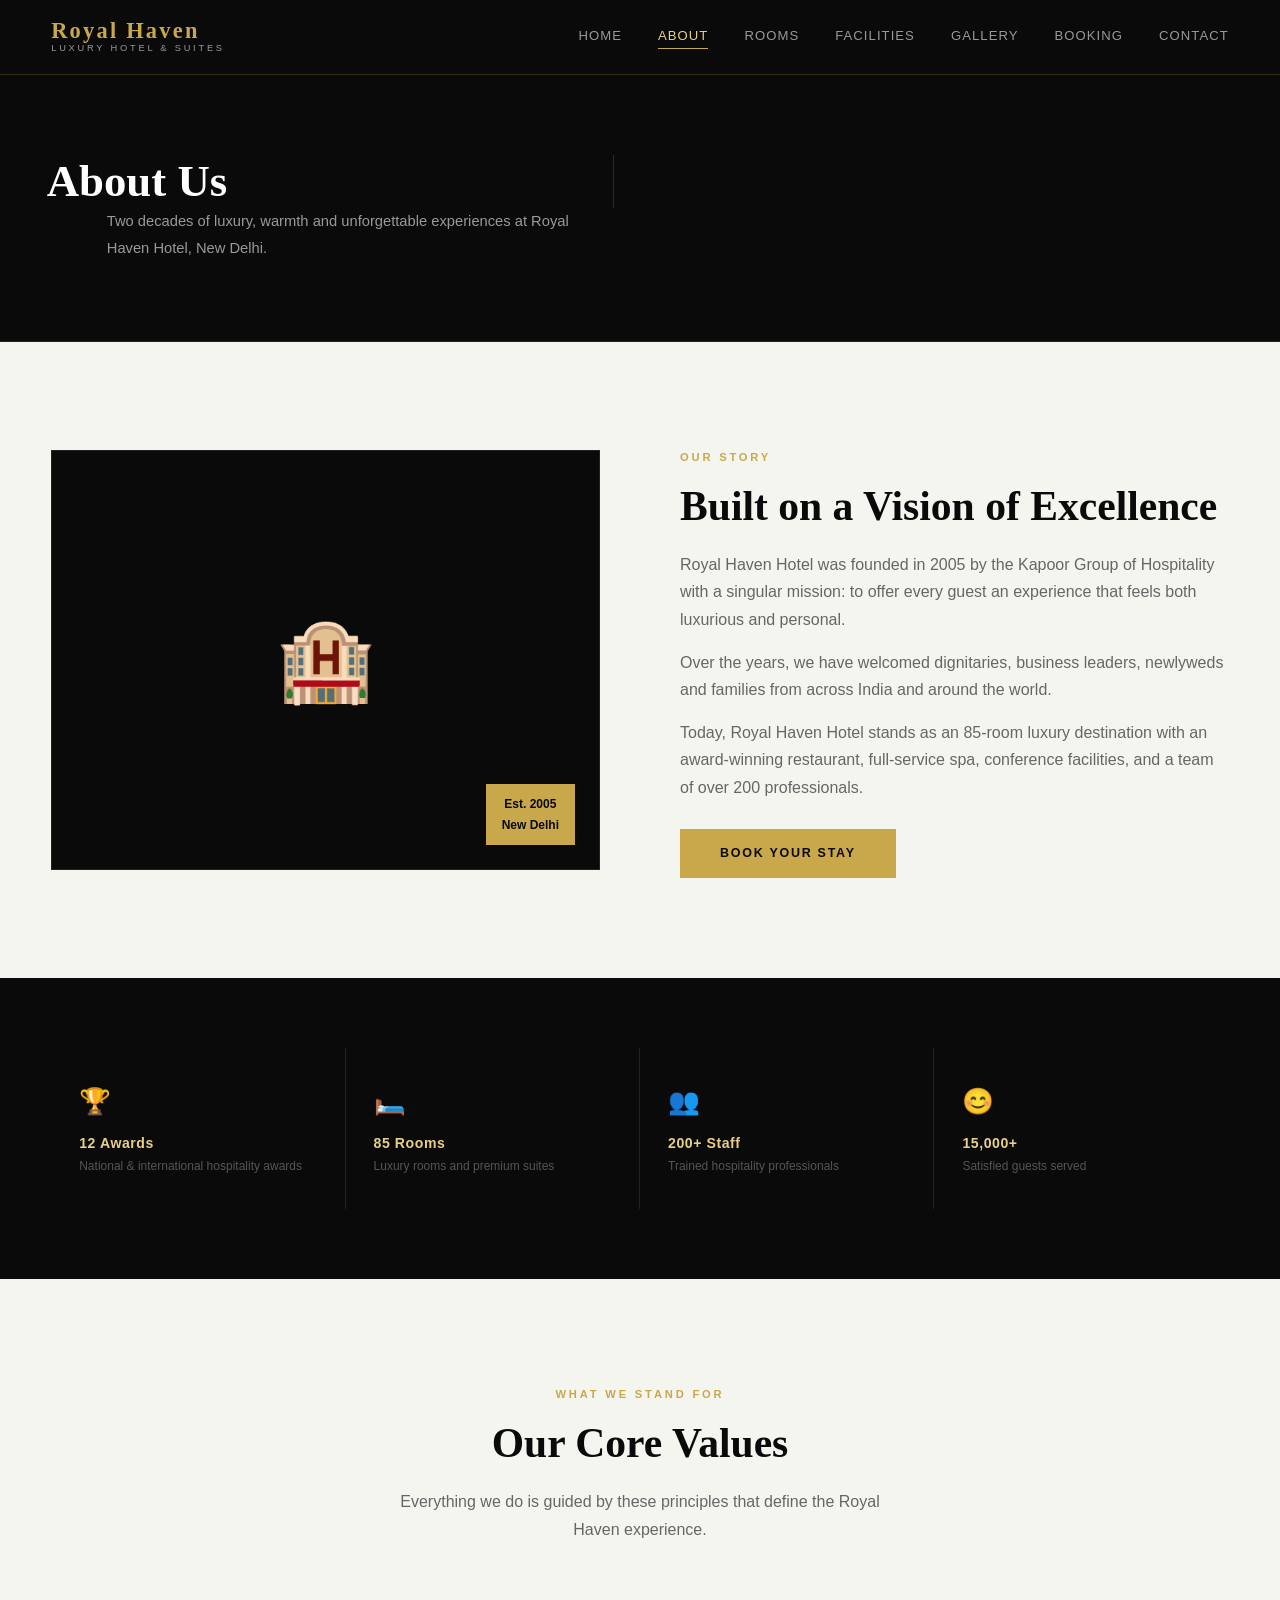
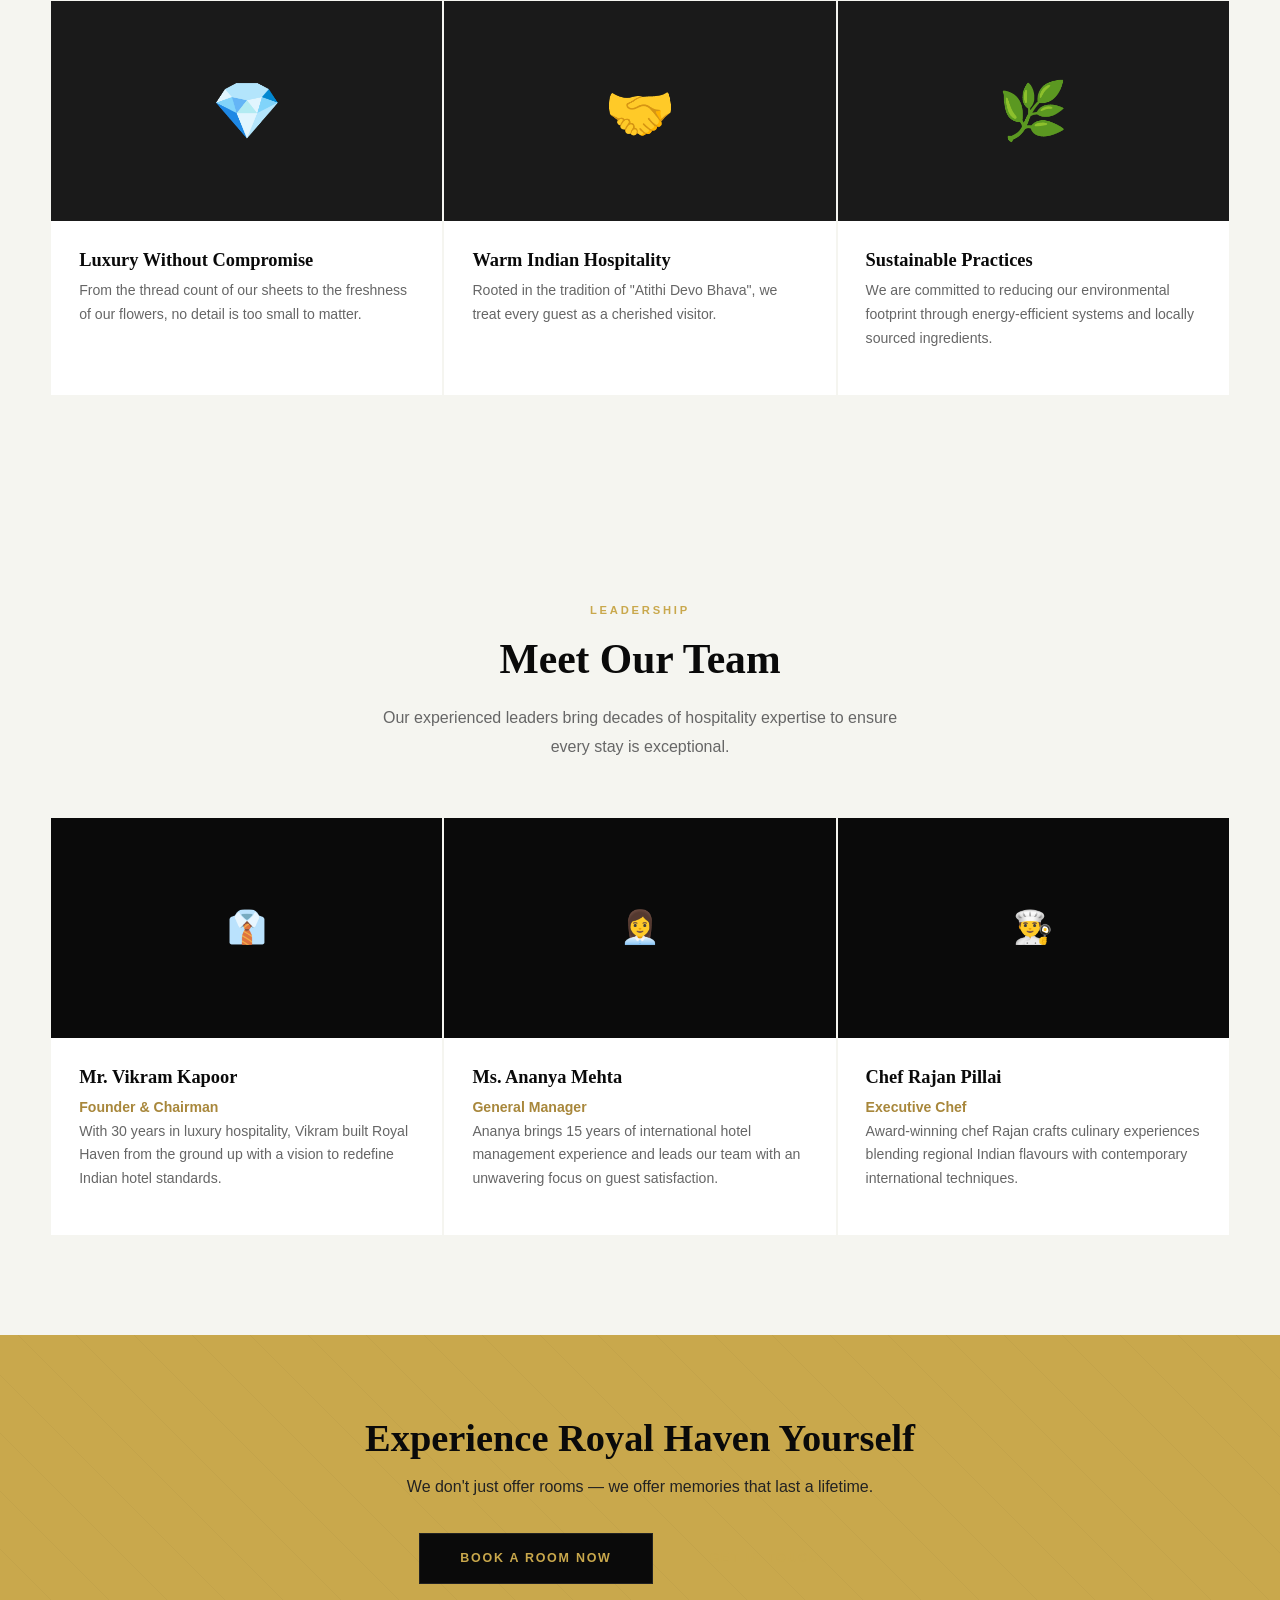
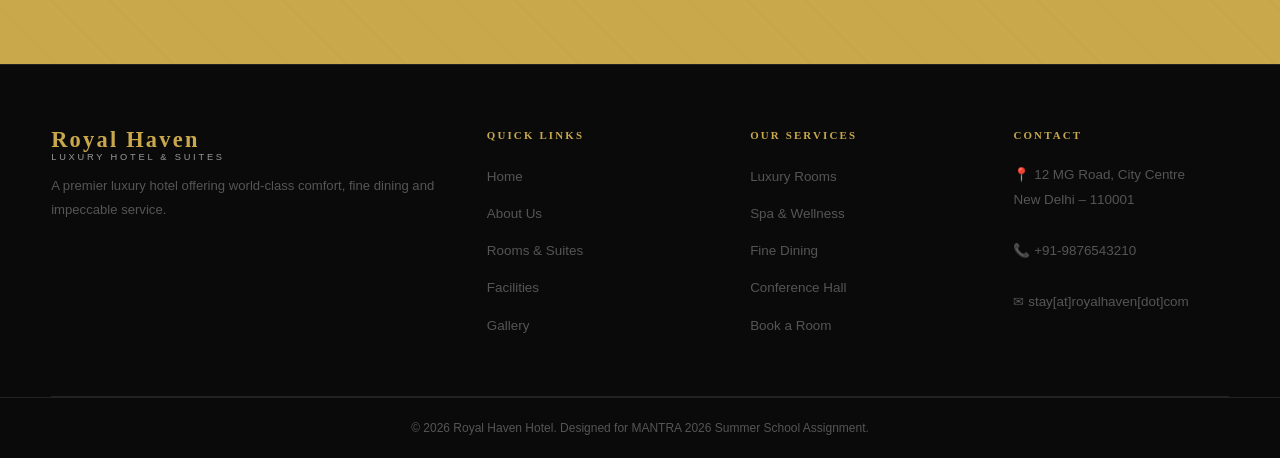
==== commit 420d0bd9: "fix: remove inline styles from index.html and about.html" ====
--- a/about.html
+++ b/about.html
@@ -34,7 +34,8 @@
 <main>
 
   <section class="page-banner">
-    <div class="container" style="display:contents;">
+    <!-- Removed style="display:contents;" — add .page-banner-inner { display: contents; } to style.css -->
+    <div class="container page-banner-inner">
       <div class="page-banner-left">
         <div class="container">
           <h1>About Us</h1>
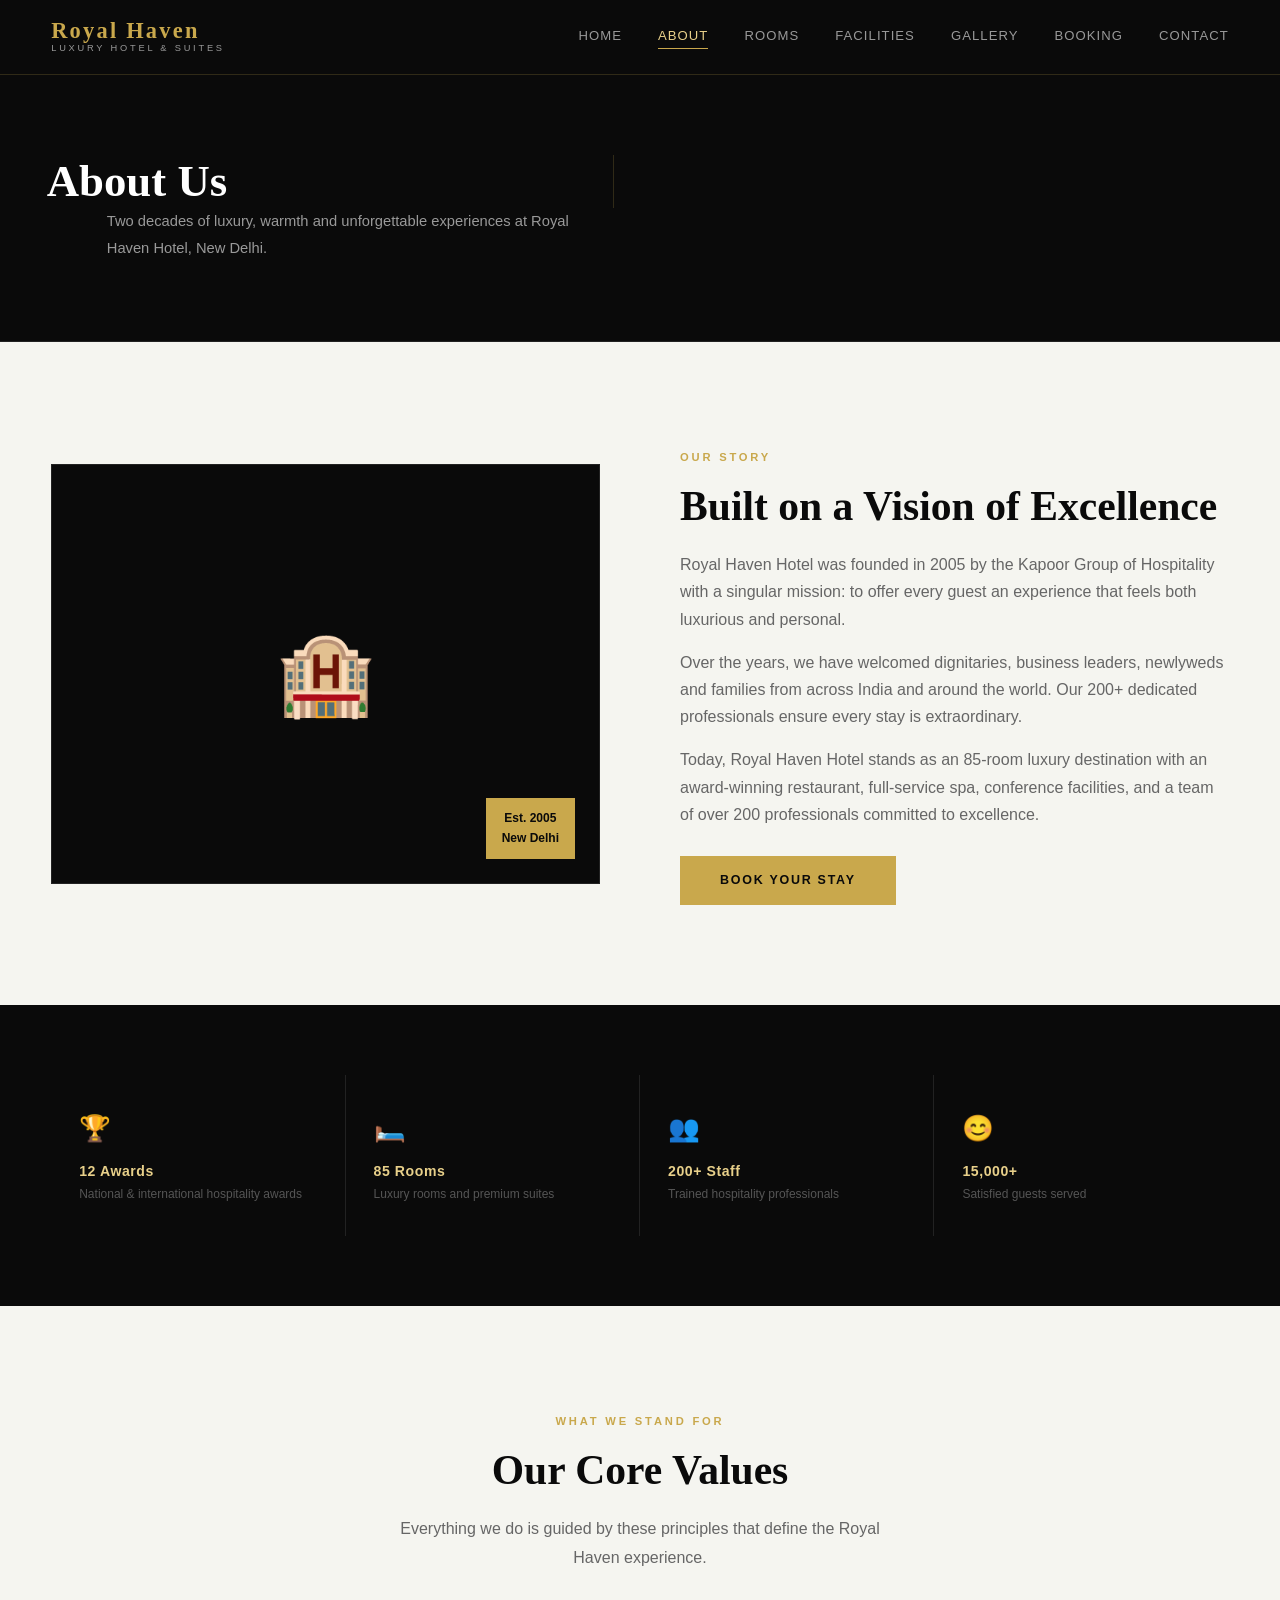
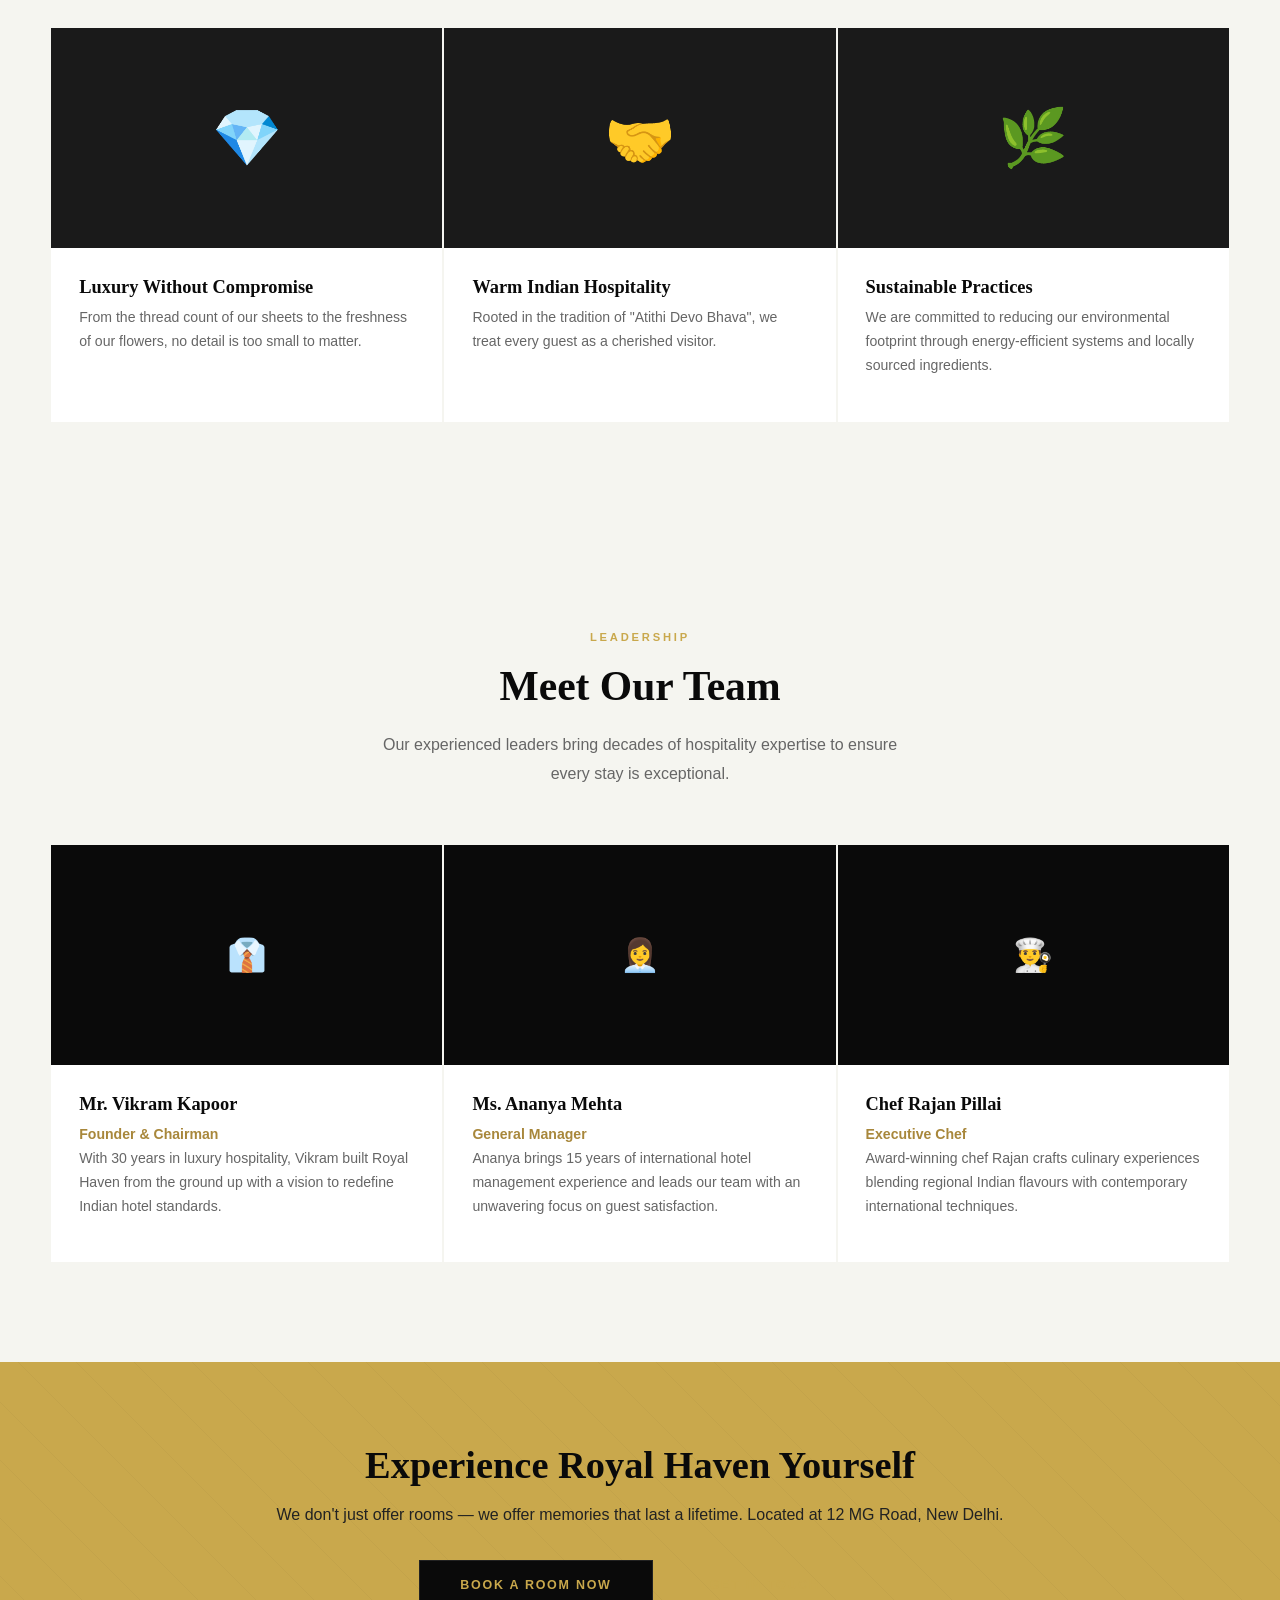
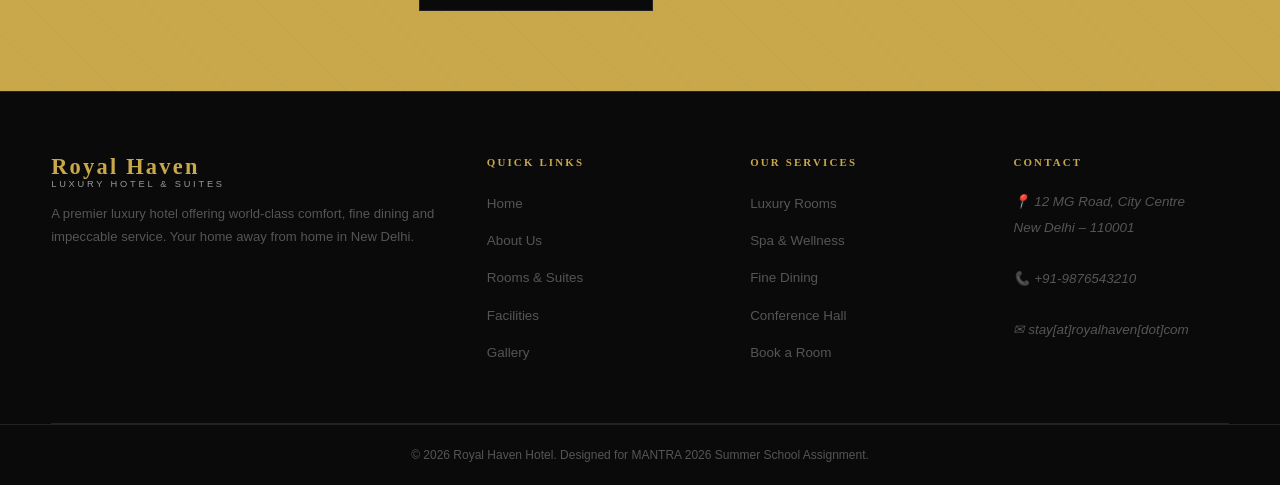
==== commit f929a7d9: "feat: add schema markup, open graph, twitter cards, local business schema and netlify headers to all" ====
--- a/about.html
+++ b/about.html
@@ -6,9 +6,50 @@
   <title>About Royal Haven Hotel | Our Story &amp; Heritage</title>
   <meta name="description" content="Learn about Royal Haven Hotel — our 20-year journey, our dedicated team, our vision for luxury hospitality and what makes us the city's most loved hotel.">
   <meta name="keywords" content="about Royal Haven Hotel, hotel history, luxury hotel story, hotel team, hospitality heritage">
+  <link rel="canonical" href="https://royal-haven-hotel.netlify.app/about.html">
+
+  <!-- Open Graph -->
+  <meta property="og:title" content="About Royal Haven Hotel | Our Story &amp; Heritage">
+  <meta property="og:description" content="Learn about Royal Haven Hotel — our 20-year journey, dedicated team and vision for luxury hospitality in New Delhi.">
+  <meta property="og:url" content="https://royal-haven-hotel.netlify.app/about.html">
+  <meta property="og:type" content="website">
+  <meta property="og:image" content="https://royal-haven-hotel.netlify.app/images/hero.svg">
+  <meta property="og:site_name" content="Royal Haven Hotel">
+
+  <!-- Twitter Cards -->
+  <meta name="twitter:card" content="summary_large_image">
+  <meta name="twitter:title" content="About Royal Haven Hotel | Our Story &amp; Heritage">
+  <meta name="twitter:description" content="Learn about Royal Haven Hotel — our 20-year journey and vision for luxury hospitality.">
+  <meta name="twitter:image" content="https://royal-haven-hotel.netlify.app/images/hero.svg">
+
+  <!-- Schema: AboutPage -->
+  <script type="application/ld+json">
+  {
+    "@context": "https://schema.org",
+    "@type": "AboutPage",
+    "name": "About Royal Haven Hotel",
+    "url": "https://royal-haven-hotel.netlify.app/about.html",
+    "description": "Royal Haven Hotel was founded in 2005 by the Kapoor Group of Hospitality. Located at 12 MG Road, New Delhi.",
+    "mainEntity": {
+      "@type": "Hotel",
+      "name": "Royal Haven Hotel",
+      "foundingDate": "2005",
+      "numberOfEmployees": 200,
+      "numberOfRooms": 85,
+      "telephone": "+91-9876543210",
+      "address": {
+        "@type": "PostalAddress",
+        "streetAddress": "12 MG Road, City Centre",
+        "addressLocality": "New Delhi",
+        "postalCode": "110001",
+        "addressCountry": "IN"
+      }
+    }
+  }
+  </script>
+
   <link rel="stylesheet" href="style.css">
   <link rel="icon" type="image/svg+xml" href="favicon.svg">
-  <link rel="canonical" href="https://royal-haven-hotel.netlify.app/about.html">
 </head>
 <body>
 
@@ -34,7 +75,6 @@
 <main>
 
   <section class="page-banner">
-    <!-- Removed style="display:contents;" — add .page-banner-inner { display: contents; } to style.css -->
     <div class="container page-banner-inner">
       <div class="page-banner-left">
         <div class="container">
@@ -60,8 +100,8 @@
           <span class="section-label">Our Story</span>
           <h2 class="section-title">Built on a Vision of Excellence</h2>
           <p class="text-muted-ar mb-16">Royal Haven Hotel was founded in 2005 by the Kapoor Group of Hospitality with a singular mission: to offer every guest an experience that feels both luxurious and personal.</p>
-          <p class="text-muted-ar mb-16">Over the years, we have welcomed dignitaries, business leaders, newlyweds and families from across India and around the world.</p>
-          <p class="text-muted-ar mb-28">Today, Royal Haven Hotel stands as an 85-room luxury destination with an award-winning restaurant, full-service spa, conference facilities, and a team of over 200 professionals.</p>
+          <p class="text-muted-ar mb-16">Over the years, we have welcomed dignitaries, business leaders, newlyweds and families from across India and around the world. Our 200+ dedicated professionals ensure every stay is extraordinary.</p>
+          <p class="text-muted-ar mb-28">Today, Royal Haven Hotel stands as an 85-room luxury destination with an award-winning restaurant, full-service spa, conference facilities, and a team of over 200 professionals committed to excellence.</p>
           <a class="btn btn-gold" href="booking.html">Book Your Stay</a>
         </div>
       </div>
@@ -164,7 +204,7 @@
   <section class="cta-section">
     <div class="container">
       <h2>Experience Royal Haven Yourself</h2>
-      <p>We don't just offer rooms — we offer memories that last a lifetime.</p>
+      <p>We don't just offer rooms — we offer memories that last a lifetime. Located at 12 MG Road, New Delhi.</p>
       <a class="btn btn-dark" href="booking.html">Book a Room Now</a>
       &nbsp;&nbsp;
       <a class="btn btn-outline" href="contact.html">Get in Touch</a>
@@ -180,7 +220,7 @@
         <span class="logo-name">Royal Haven</span>
         <span class="logo-tag">Luxury Hotel &amp; Suites</span>
       </div>
-      <p>A premier luxury hotel offering world-class comfort, fine dining and impeccable service.</p>
+      <p>A premier luxury hotel offering world-class comfort, fine dining and impeccable service. Your home away from home in New Delhi.</p>
     </div>
     <div class="footer-col">
       <h4>Quick Links</h4>
@@ -204,7 +244,11 @@
     </div>
     <div class="footer-col">
       <h4>Contact</h4>
-      <p>📍 12 MG Road, City Centre<br>New Delhi – 110001<br><br>📞 +91-9876543210<br><br>✉ stay[at]royalhaven[dot]com</p>
+      <address>
+        <p>📍 12 MG Road, City Centre<br>New Delhi – 110001<br><br>
+        📞 <a href="tel:+919876543210">+91-9876543210</a><br><br>
+        ✉ stay[at]royalhaven[dot]com</p>
+      </address>
     </div>
   </div>
   <p class="copyright">© 2026 Royal Haven Hotel. Designed for MANTRA 2026 Summer School Assignment.</p>
--- a/style.css
+++ b/style.css
@@ -130,6 +130,7 @@
   min-height: 100vh;
   display: grid;
   grid-template-columns: 1fr 1fr;
+  position: relative;
 }
 
 .hero-left {
